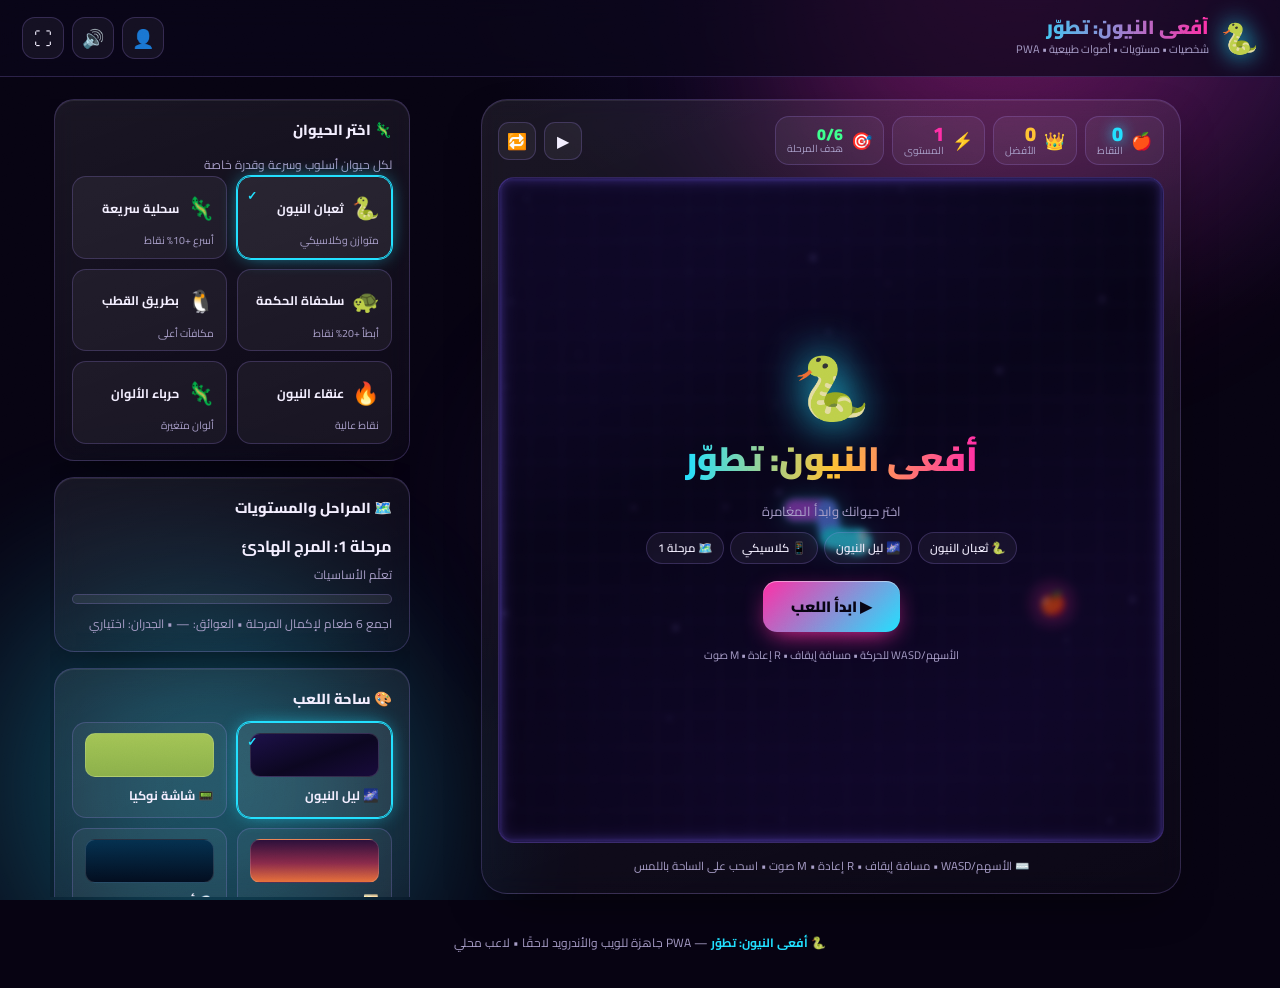
==== standalone.html @ c469748b "Add files via upload" ====
<!DOCTYPE html>
<html lang="ar" dir="rtl">
<head>
<meta charset="UTF-8">
<meta name="viewport" content="width=device-width, initial-scale=1.0, viewport-fit=cover">
<title>أفعى النيون: تطوّر | Neon Snake Evolution</title>
<meta name="description" content="لعبة مستوحاة من ثعبان نوكيا: شخصيات حيوانات متعددة، مستويات، أصوات طبيعية، ونظام نقاط. تعمل كتطبيق ويب.">
<meta name="theme-color" content="#0b0620">
<link rel="manifest" href="manifest.webmanifest">
<link rel="icon" href="icons/icon.svg" type="image/svg+xml">
<link rel="apple-touch-icon" href="icons/icon.svg">
<link rel="preconnect" href="https://fonts.googleapis.com">
<link rel="preconnect" href="https://fonts.gstatic.com" crossorigin>
<link href="https://fonts.googleapis.com/css2?family=Cairo:wght@400;600;800;900&display=swap" rel="stylesheet">
<style>
:root{
  --bg0:#070312; --bg1:#0e0726;
  --surface:rgba(255,255,255,.05); --surface2:rgba(255,255,255,.08);
  --stroke:rgba(167,139,250,.22);
  --text:#f3eeff; --muted:#a89ec8;
  --acc1:#22e0ff; --acc2:#ff2ea6;
  --gold:#ffc233; --danger:#ff3b5c; --success:#3dff8e;
  --arena-css:linear-gradient(160deg,#1c1048 0%,#0b0620 55%,#170a3a 100%);
}
*{box-sizing:border-box;margin:0;padding:0}
html{scrollbar-color:var(--acc2) rgba(255,255,255,.05);scrollbar-width:thin}
::-webkit-scrollbar{width:10px;height:10px}
::-webkit-scrollbar-track{background:rgba(255,255,255,.04);border-radius:99px}
::-webkit-scrollbar-thumb{background:linear-gradient(180deg,var(--acc2),var(--acc1));border-radius:99px;border:2px solid var(--bg1)}
::selection{background:var(--acc2);color:#0b0620}
body{font-family:'Cairo','Segoe UI',Tahoma,sans-serif;background:radial-gradient(1100px 700px at 85% -10%,#1b0f45,transparent 60%),var(--bg0);color:var(--text);min-height:100vh;overflow-x:hidden}
button{font-family:inherit;cursor:pointer;touch-action:manipulation;color:inherit;background:none;border:none}
:focus-visible{outline:2px solid var(--acc1);outline-offset:2px;border-radius:8px}
[hidden]{display:none!important}
.small{font-size:12px}.muted{color:var(--muted)}
.aurora{position:fixed;inset:0;z-index:-1;overflow:hidden;pointer-events:none}
.blob{position:absolute;border-radius:50%;filter:blur(75px);opacity:.42;will-change:transform}
.b1{width:55vmax;height:55vmax;top:-22vmax;right:-14vmax;background:radial-gradient(circle at 35% 35%,var(--acc2),transparent 62%);animation:drift1 26s ease-in-out infinite alternate}
.b2{width:48vmax;height:48vmax;bottom:-20vmax;left:-12vmax;background:radial-gradient(circle at 60% 40%,var(--acc1),transparent 62%);animation:drift2 32s ease-in-out infinite alternate}
.b3{width:34vmax;height:34vmax;top:32%;left:34%;background:radial-gradient(circle,#7c5cff,transparent 60%);opacity:.22;animation:drift3 22s ease-in-out infinite alternate}
@keyframes drift1{to{transform:translate(-9vmax,7vmax) scale(1.15)}}@keyframes drift2{to{transform:translate(8vmax,-6vmax) scale(1.1)}}@keyframes drift3{to{transform:translate(-6vmax,-5vmax) scale(.85)}}
.grain{position:fixed;inset:0;z-index:60;pointer-events:none;opacity:.055;mix-blend-mode:overlay;background-image:url("data:image/svg+xml,%3Csvg xmlns='http://www.w3.org/2000/svg' width='120' height='120'%3E%3Cfilter id='n'%3E%3CfeTurbulence type='fractalNoise' baseFrequency='0.9' numOctaves='2'/%3E%3CfeColorMatrix type='saturate' values='0'/%3E%3C/filter%3E%3Crect width='100%25' height='100%25' filter='url(%23n)'/%3E%3C/svg%3E")}
.topbar{position:sticky;top:0;z-index:40;display:flex;align-items:center;justify-content:space-between;gap:12px;padding:10px 22px;background:rgba(10,6,26,.72);backdrop-filter:blur(14px);-webkit-backdrop-filter:blur(14px);border-bottom:1px solid var(--stroke)}
.brand{display:flex;align-items:center;gap:12px}
.brand-emoji{font-size:30px;filter:drop-shadow(0 0 12px var(--acc1));animation:bob 3.2s ease-in-out infinite}
@keyframes bob{50%{transform:translateY(-4px) rotate(-6deg)}}
.brand h1{font-size:19px;font-weight:900;line-height:1.15;background:linear-gradient(90deg,var(--acc1),var(--acc2));-webkit-background-clip:text;background-clip:text;color:transparent}
.brand p{font-size:11px;color:var(--muted)}
.top-actions{display:flex;gap:8px}
.icon-btn{width:42px;height:42px;border-radius:13px;font-size:18px;display:grid;place-items:center;background:var(--surface);border:1px solid var(--stroke);transition:.18s}
.icon-btn:hover{border-color:var(--acc1);box-shadow:0 0 16px -4px var(--acc1);transform:translateY(-1px)}
.icon-btn:active{transform:scale(.92)}
.icon-btn.sm{width:38px;height:38px;font-size:16px;border-radius:11px}
.layout{display:grid;grid-template-columns:minmax(0,1fr) 360px;gap:22px;max-width:1220px;margin:0 auto;padding:22px 20px 8px;align-items:start}
.glass{background:linear-gradient(160deg,rgba(255,255,255,.075),rgba(255,255,255,.02));border:1px solid var(--stroke);backdrop-filter:blur(12px);-webkit-backdrop-filter:blur(12px);box-shadow:0 18px 50px -22px rgba(0,0,0,.75),inset 0 1px 0 rgba(255,255,255,.08)}
.device{border-radius:26px;padding:16px;max-width:700px;margin-inline:auto;width:100%;user-select:none;-webkit-user-select:none}
.device.shake{animation:shake .5s cubic-bezier(.36,.07,.19,.97)}
@keyframes shake{10%,90%{transform:translate(-2px,1px)}20%,80%{transform:translate(5px,-3px) rotate(.3deg)}30%,50%,70%{transform:translate(-7px,3px) rotate(-.4deg)}40%,60%{transform:translate(6px,-2px) rotate(.3deg)}}
.hud{display:flex;flex-wrap:wrap;gap:8px;margin-bottom:12px;align-items:stretch}
.hud-item{display:flex;align-items:center;gap:8px;padding:7px 11px;border-radius:14px;background:var(--surface);border:1px solid var(--stroke)}
.hud-ico{font-size:17px}
.hud-item b{font-size:20px;font-weight:900;line-height:1;font-variant-numeric:tabular-nums;display:block}
.hud-item small{font-size:10px;color:var(--muted);display:block;line-height:1.3}
.hud-item.score b{color:var(--acc1);text-shadow:0 0 14px var(--acc1)}
.hud-item.best b{color:var(--gold)}.hud-item.lvl b{color:var(--acc2)}.hud-item.goal b{color:var(--success);font-size:16px}
.hud-item.best.record b{animation:recPulse 1s ease-in-out infinite}
@keyframes recPulse{50%{text-shadow:0 0 18px var(--gold);transform:scale(1.1)}}
.hud-btns{margin-inline-start:auto;display:flex;gap:8px;align-items:center}
.board-wrap{position:relative;width:100%;aspect-ratio:1/1;border-radius:16px;overflow:hidden;border:1px solid var(--stroke);background:var(--arena-css);touch-action:none}
#game{position:absolute;inset:0;width:100%;height:100%;display:block;z-index:0}
.vignette{position:absolute;inset:0;z-index:1;pointer-events:none;background:radial-gradient(circle,transparent 58%,rgba(0,0,0,.32))}
.scanlines{position:absolute;inset:0;z-index:2;pointer-events:none;opacity:0;transition:opacity .4s;mix-blend-mode:multiply;background:repeating-linear-gradient(0deg,rgba(20,32,8,.5) 0 1px,transparent 1px 4px)}
.overlay{position:absolute;inset:0;z-index:5;display:flex;align-items:center;justify-content:center;text-align:center;background:rgba(7,3,18,.55);backdrop-filter:blur(7px);-webkit-backdrop-filter:blur(7px);transition:opacity .22s,visibility .22s;padding:16px}
#ovMenu{background:rgba(7,3,18,.42);backdrop-filter:blur(3px)}
.hidden{opacity:0!important;visibility:hidden!important;pointer-events:none!important}
.ov-inner,.ov-card{display:flex;flex-direction:column;align-items:center;gap:9px;max-width:92%}
.ov-card{background:rgba(14,8,34,.82);border:1px solid var(--stroke);border-radius:22px;padding:22px 26px;box-shadow:0 20px 60px -20px rgba(0,0,0,.8),0 0 40px -18px var(--acc2)}
.account-card{max-width:420px;width:100%}
.menu-snake{font-size:62px;line-height:1;filter:drop-shadow(0 0 22px var(--acc1));animation:bob 2.6s ease-in-out infinite}
.ov-emoji{font-size:44px;line-height:1.2}
.ov-title{font-size:clamp(24px,5vw,34px);font-weight:900;background:linear-gradient(90deg,var(--acc1),var(--gold),var(--acc2));-webkit-background-clip:text;background-clip:text;color:transparent}
.ov-card h2{font-size:22px;font-weight:900}
.ov-tag{font-size:13px;color:var(--muted)}
.chips{display:flex;flex-wrap:wrap;gap:6px;justify-content:center}
.chip-mini{font-size:11.5px;font-weight:600;padding:4px 11px;border-radius:99px;background:var(--surface);border:1px solid var(--stroke)}
.btn-primary{margin-top:8px;font-size:15px;font-weight:900;padding:11px 28px;border-radius:14px;color:#070312;background:linear-gradient(135deg,var(--acc2),var(--acc1));box-shadow:0 8px 26px -8px var(--acc2),inset 0 1px 0 rgba(255,255,255,.45);transition:.18s}
.btn-primary:hover{transform:translateY(-2px);filter:brightness(1.1)}
.btn-primary:active{transform:scale(.96)}
.btn-ghost{font-size:13.5px;font-weight:700;padding:9px 20px;border-radius:12px;border:1px solid var(--stroke);background:var(--surface);transition:.18s}
.btn-ghost:hover{border-color:var(--acc1);color:var(--acc1)}
.ov-hint{font-size:11px;color:var(--muted);margin-top:4px}
#countNum{font-size:clamp(72px,18vw,116px);font-weight:900;color:#fff;text-shadow:0 0 30px var(--acc1),0 0 70px var(--acc2)}
.final-score{font-size:clamp(44px,9vw,58px);font-weight:900;line-height:1.1;font-variant-numeric:tabular-nums;background:linear-gradient(90deg,var(--acc1),var(--acc2));-webkit-background-clip:text;background-clip:text;color:transparent}
#recordBanner{padding:5px 16px;border-radius:99px;font-size:13px;font-weight:800;color:#241300;background:linear-gradient(90deg,var(--gold),#ff9500);box-shadow:0 0 22px -4px var(--gold)}
.toast{position:absolute;top:12px;inset-inline:0;margin-inline:auto;width:max-content;max-width:92%;z-index:7;padding:7px 18px;border-radius:99px;font-size:13px;font-weight:800;pointer-events:none;background:rgba(14,8,34,.88);border:1px solid var(--acc1);box-shadow:0 0 22px -6px var(--acc1);opacity:0;transform:translateY(-10px);transition:.25s}
.toast.show{opacity:1;transform:translateY(0)}
.dpad{display:none;margin-top:14px;grid-template-columns:repeat(3,64px);grid-auto-rows:54px;gap:8px;justify-content:center;grid-template-areas:". up ." "left mid right" ". down ."}
.dpad button{border-radius:14px;font-size:19px;color:var(--acc1);background:var(--surface);border:1px solid var(--stroke);transition:.12s;touch-action:none}
.dpad button:active{transform:scale(.9);background:var(--surface2);box-shadow:0 0 16px -4px var(--acc1)}
#dpUp{grid-area:up}#dpLeft{grid-area:left}#dpRight{grid-area:right}#dpDown{grid-area:down}#dpMid{grid-area:mid;color:var(--acc2)}
.hint-keys{font-size:11.5px;color:var(--muted);text-align:center;margin-top:12px}
.panel{display:flex;flex-direction:column;gap:16px;position:sticky;top:86px;max-height:calc(100vh - 102px);overflow-y:auto;padding-inline-end:4px;padding-bottom:6px}
.card{border-radius:20px;padding:16px 17px}
.card h2{font-size:14.5px;font-weight:800;margin-bottom:10px;display:flex;align-items:center;gap:8px}
.creature-grid,.theme-grid{display:grid;grid-template-columns:repeat(auto-fill,minmax(140px,1fr));gap:10px}
.creature-card,.theme-card{position:relative;text-align:start;padding:10px 12px;border-radius:14px;background:var(--surface);border:1px solid var(--stroke);transition:.16s}
.creature-card:hover,.theme-card:hover{transform:translateY(-2px);border-color:var(--acc1)}
.creature-card.sel,.theme-card.sel{border-color:var(--acc1);background:var(--surface2);box-shadow:0 0 0 1px var(--acc1),0 0 20px -6px var(--acc1)}
.creature-card.sel::after,.theme-card.sel::after{content:'✓';position:absolute;top:7px;inset-inline-end:9px;font-size:12px;font-weight:900;color:var(--acc1)}
.creature-top{display:flex;align-items:center;gap:8px}.creature-top .em{font-size:22px}
.creature-name,.theme-name{font-size:12.5px;font-weight:700}
.creature-trait{font-size:10.5px;color:var(--muted);margin-top:4px;line-height:1.4}
.skin-bar{height:6px;border-radius:99px;margin-top:8px}
.theme-prev{height:44px;border-radius:10px;border:1px solid rgba(255,255,255,.14);margin-bottom:7px}
.theme-name{display:flex;align-items:center;gap:6px}
.diff-row{display:flex;flex-wrap:wrap;gap:8px;margin-bottom:14px}
.chip{font-size:12.5px;font-weight:700;padding:7px 15px;border-radius:99px;border:1px solid var(--stroke);background:var(--surface);transition:.15s}
.chip:hover{border-color:var(--acc1)}
.chip.sel{background:linear-gradient(135deg,var(--acc2),var(--acc1));color:#070312;font-weight:900;border-color:transparent}
.tg-row{display:flex;align-items:center;justify-content:space-between;gap:12px;padding:9px 0;border-top:1px dashed rgba(167,139,250,.16)}
.tg-row:first-of-type{border-top:none}
.tg-name{font-size:13px;font-weight:700;display:block}
.tg-row small{font-size:10.5px;color:var(--muted);display:block;line-height:1.5;max-width:230px}
.switch{flex:none;width:46px;height:26px;border-radius:99px;background:rgba(255,255,255,.09);border:1px solid var(--stroke);position:relative;transition:.2s}
.switch i{position:absolute;top:2px;inset-inline-start:3px;width:20px;height:20px;border-radius:50%;background:#cfc6ea;transition:.2s}
.switch[aria-checked="true"]{background:linear-gradient(90deg,var(--acc2),var(--acc1));border-color:transparent}
.switch[aria-checked="true"] i{transform:translateX(-20px);background:#fff}
.stats-grid{display:grid;grid-template-columns:1fr 1fr;gap:10px;margin-bottom:12px}
.stat-tile{padding:11px 13px;border-radius:14px;background:var(--surface);border:1px solid var(--stroke)}
.stat-tile b{font-size:22px;font-weight:900;color:var(--acc1);font-variant-numeric:tabular-nums;display:block;line-height:1.2}
.stat-tile small{font-size:11px;color:var(--muted)}.stat-tile.gold b{color:var(--gold)}
#btnResetStats{width:100%;font-size:12px;font-weight:700;padding:8px;border-radius:11px;border:1px solid var(--stroke);color:var(--muted);transition:.15s}
#btnResetStats:hover{color:var(--danger);border-color:var(--danger)}
#btnResetStats.arm{color:#fff;background:var(--danger);border-color:var(--danger)}
.help ul,.tips{list-style:none}.help li,.tips li{font-size:12.5px;color:var(--muted);line-height:1.9}
.level-box{display:flex;flex-direction:column;gap:8px}
.level-meta{display:flex;flex-direction:column;gap:2px}
.progress{height:10px;border-radius:99px;background:rgba(255,255,255,.08);overflow:hidden;border:1px solid var(--stroke)}
.progress i{display:block;height:100%;width:0%;background:linear-gradient(90deg,var(--acc2),var(--acc1));transition:width .25s}
.field{display:flex;flex-direction:column;gap:6px;width:100%;text-align:start;margin-top:6px}
.field span{font-size:12px;color:var(--muted)}
.field input{width:100%;padding:10px 12px;border-radius:12px;border:1px solid var(--stroke);background:rgba(255,255,255,.06);color:var(--text);font-family:inherit;font-size:14px}
.row-actions{display:flex;gap:8px;flex-wrap:wrap;justify-content:center;margin-top:4px}
footer{text-align:center;font-size:12px;color:var(--muted);padding:26px 20px 34px}
footer b{color:var(--acc1)}
@media (max-width:1020px){.layout{grid-template-columns:1fr}.panel{position:static;max-height:none;overflow:visible}}
@media (pointer:coarse),(max-width:720px){.dpad{display:grid}.hint-keys{display:none}}
@media (max-width:480px){.topbar{padding:8px 12px}.brand p{display:none}.brand h1{font-size:16px}.layout{padding:14px 12px 6px;gap:14px}.device{padding:10px;border-radius:20px}.hud-item b{font-size:16px}.hud-ico{font-size:14px}.ov-card{padding:16px 16px}}
@media (prefers-reduced-motion:reduce){.blob,.brand-emoji,.menu-snake{animation:none}.device.shake{animation:none}}
</style>
</head>
<body>
<div class="aurora" aria-hidden="true"><i class="blob b1"></i><i class="blob b2"></i><i class="blob b3"></i></div>
<div class="grain" aria-hidden="true"></div>
<header class="topbar">
  <div class="brand">
    <span class="brand-emoji" aria-hidden="true">🐍</span>
    <div><h1>أفعى النيون: تطوّر</h1><p>شخصيات • مستويات • أصوات طبيعية • PWA</p></div>
  </div>
  <div class="top-actions">
    <button id="btnAccount" class="icon-btn" aria-label="الحساب" title="الحساب">👤</button>
    <button id="btnSound" class="icon-btn" aria-label="الصوت" title="الصوت (M)">🔊</button>
    <button id="btnFull" class="icon-btn" aria-label="ملء الشاشة" title="ملء الشاشة">⛶</button>
  </div>
</header>
<main class="layout">
  <section class="stage-col">
    <div class="device glass" id="device">
      <div class="hud">
        <div class="hud-item score"><span class="hud-ico">🍎</span><div><b id="hudScore">0</b><small>النقاط</small></div></div>
        <div class="hud-item best" id="hudBestBox"><span class="hud-ico">👑</span><div><b id="hudBest">0</b><small>الأفضل</small></div></div>
        <div class="hud-item lvl"><span class="hud-ico">⚡</span><div><b id="hudLevel">1</b><small>المستوى</small></div></div>
        <div class="hud-item goal"><span class="hud-ico">🎯</span><div><b id="hudGoal">0/0</b><small>هدف المرحلة</small></div></div>
        <div class="hud-btns">
          <button id="btnPause" class="icon-btn sm" aria-label="إيقاف مؤقت">⏸</button>
          <button id="btnRestart" class="icon-btn sm" aria-label="جولة جديدة">🔁</button>
        </div>
      </div>
      <div class="board-wrap" id="boardWrap">
        <canvas id="game"></canvas>
        <div class="vignette" aria-hidden="true"></div>
        <div class="scanlines" id="scanlines" aria-hidden="true"></div>
        <div class="overlay" id="ovMenu">
          <div class="ov-inner">
            <div class="menu-snake" id="menuCreatureEmoji">🐍</div>
            <h2 class="ov-title">أفعى النيون: تطوّر</h2>
            <p class="ov-tag" id="menuTag">اختر حيوانك وابدأ المغامرة</p>
            <div class="chips" id="menuChips"></div>
            <button class="btn-primary" id="btnStart">▶ ابدأ اللعب</button>
            <p class="ov-hint">الأسهم/WASD للحركة • مسافة إيقاف • R إعادة • M صوت</p>
          </div>
        </div>
        <div class="overlay hidden" id="ovCount"><div id="countNum">3</div></div>
        <div class="overlay hidden" id="ovPause">
          <div class="ov-card"><div class="ov-emoji">⏸️</div><h2>إيقاف مؤقت</h2><p class="ov-tag">خذ نفسًا… المغامرة مستمرة</p><button class="btn-primary" id="btnResume">▶ متابعة</button><button class="btn-ghost" id="btnRestartP">🔁 جولة جديدة</button></div>
        </div>
        <div class="overlay hidden" id="ovOver">
          <div class="ov-card"><div class="ov-emoji" id="ovOverEmoji">💀</div><h2 id="ovOverTitle">انتهت الجولة!</h2><div id="recordBanner" hidden>🎉 رقم قياسي جديد!</div><div class="final-score" id="ovOverScore">0</div><p class="ov-tag" id="ovOverBest"></p><div class="chips" id="ovOverStats"></div><button class="btn-primary" id="btnAgain">🔁 العب مجددًا</button><button class="btn-ghost" id="btnMenu">🏠 القائمة</button></div>
        </div>
        <div class="overlay hidden" id="ovAccount">
          <div class="ov-card account-card"><div class="ov-emoji">👤</div><h2>الملف الشخصي</h2><p class="ov-tag">محفوظ محليًا الآن — جاهز للربط بحسابك لاحقًا</p><label class="field"><span>اسم اللاعب</span><input id="profileName" type="text" maxlength="24" placeholder="اكتب اسمك"></label><div class="row-actions"><button class="btn-primary" id="btnSaveProfile">💾 حفظ</button><button class="btn-ghost" id="btnLoginSoon">🔐 تسجيل الدخول (قريبًا)</button></div><p class="ov-hint" id="profileHint"></p><button class="btn-ghost" id="btnCloseAccount">إغلاق</button></div>
        </div>
        <div class="toast" id="toast" role="status"></div>
      </div>
      <div class="dpad" id="dpad">
        <button id="dpUp">▲</button><button id="dpLeft">◀</button><button id="dpMid">⏸</button><button id="dpRight">▶</button><button id="dpDown">▼</button>
      </div>
      <p class="hint-keys">⌨️ الأسهم/WASD • مسافة إيقاف • R إعادة • M صوت • اسحب على الساحة باللمس</p>
    </div>
  </section>
  <aside class="panel">
    <section class="card glass"><h2>🦎 اختر الحيوان</h2><p class="muted small">لكل حيوان أسلوب وسرعة وقدرة خاصة</p><div class="creature-grid" id="creatureGrid"></div></section>
    <section class="card glass"><h2>🗺️ المراحل والمستويات</h2><div class="level-box"><div class="level-meta"><b id="stageName">—</b><span id="stageDesc" class="muted small"></span></div><div class="progress"><i id="stageProg"></i></div><div class="muted small" id="stageTarget"></div></div></section>
    <section class="card glass"><h2>🎨 ساحة اللعب</h2><div class="theme-grid" id="themeGrid"></div></section>
    <section class="card glass"><h2>⚙️ الإعدادات</h2><div class="diff-row" id="diffRow"></div><div class="tg-row"><div><span class="tg-name">🧱 جدران قاتلة</span><small>اصطدام الحافة ينهي الجولة</small></div><button class="switch" id="tgWalls" role="switch" aria-checked="true"><i></i></button></div><div class="tg-row"><div><span class="tg-name">🪨 عوائق</span><small>كتل خطرة تزداد مع التقدم</small></div><button class="switch" id="tgObs" role="switch" aria-checked="false"><i></i></button></div><div class="tg-row"><div><span class="tg-name">🔲 شبكة</span><small>إظهار خطوط الخلايا</small></div><button class="switch" id="tgGrid" role="switch" aria-checked="true"><i></i></button></div><div class="tg-row"><div><span class="tg-name">🌿 أصوات الطبيعة</span><small>مؤثرات مستوحاة من الطبيعة</small></div><button class="switch" id="tgNature" role="switch" aria-checked="true"><i></i></button></div><div class="tg-row"><div><span class="tg-name">📳 اهتزاز</span><small>اهتزاز عند الاصطدام</small></div><button class="switch" id="tgShake" role="switch" aria-checked="true"><i></i></button></div></section>
    <section class="card glass"><h2>🏆 السجل والنقاط</h2><div class="stats-grid"><div class="stat-tile gold"><b id="stBest">0</b><small>👑 أفضل نتيجة</small></div><div class="stat-tile"><b id="stGames">0</b><small>🎮 الجولات</small></div><div class="stat-tile"><b id="stApples">0</b><small>🍎 الطعام</small></div><div class="stat-tile"><b id="stXP">0</b><small>⭐ نقاط الخبرة</small></div></div><button id="btnResetStats">🗑️ تصفير السجل</button></section>
    <section class="card glass help"><h2>💡 قدرات الحيوانات</h2><ul id="creatureTips" class="tips"></ul></section>
  </aside>
</main>
<footer>🐍 <b>أفعى النيون: تطوّر</b> — PWA جاهزة للويب والأندرويد لاحقًا • <span id="footerProfile">لاعب محلي</span></footer>
<noscript><p style="text-align:center;padding:20px">تحتاج تفعيل JavaScript</p></noscript>
<script>
(function () {
  'use strict';
  const $ = (id) => document.getElementById(id);
  const clamp = (v, a, b) => Math.max(a, Math.min(b, v));
  const rand = (a, b) => a + Math.random() * (b - a);
  const irand = (a, b) => Math.floor(rand(a, b + 1));
  const pick = (a) => a[Math.floor(Math.random() * a.length)];
  const TAU = Math.PI * 2;

  function hexLerp(a, b, t) {
    const pa = parseInt(a.slice(1), 16), pb = parseInt(b.slice(1), 16);
    const r = Math.round((pa >> 16) + (((pb >> 16) - (pa >> 16)) * t));
    const g = Math.round(((pa >> 8) & 255) + ((((pb >> 8) & 255) - ((pa >> 8) & 255)) * t));
    const bl = Math.round((pa & 255) + (((pb & 255) - (pa & 255)) * t));
    return `rgb(${r},${g},${bl})`;
  }
  function rr(c, x, y, w, h, r) {
    c.beginPath(); c.moveTo(x + r, y);
    c.arcTo(x + w, y, x + w, y + h, r); c.arcTo(x + w, y + h, x, y + h, r);
    c.arcTo(x, y + h, x, y, r); c.arcTo(x, y, x + w, y, r); c.closePath();
  }

  const COLS = 21, ROWS = 21;
  const CREATURES = [
    { id: 'snake',   name: 'ثعبان النيون',  emoji: '🐍', colors: ['#22e0ff', '#7c5cff', '#ff2ea6'], glow: '#22e0ff', speed: 1.00, score: 1.0, grow: 1, trait: 'متوازن وكلاسيكي', ability: 'لا قدرة خاصة — تحكم مستقر' },
    { id: 'lizard',  name: 'سحلية سريعة',   emoji: '🦎', colors: ['#3dff8e', '#a8ff3d', '#22e0ff'], glow: '#3dff8e', speed: 0.88, score: 1.1, grow: 1, trait: 'أسرع +10% نقاط', ability: 'رشاقة عالية وحركة أخف' },
    { id: 'turtle',  name: 'سلحفاة الحكمة', emoji: '🐢', colors: ['#7fd8ff', '#3dff8e', '#2fa36b'], glow: '#7fd8ff', speed: 1.12, score: 1.2, grow: 1, trait: 'أبطأ +20% نقاط', ability: 'درع: تتجاهل أول اصطدام بجسمك مرة كل جولة' },
    { id: 'penguin', name: 'بطريق القطب',   emoji: '🐧', colors: ['#e8fbff', '#7fd8ff', '#ffc233'], glow: '#7fd8ff', speed: 0.98, score: 1.15, grow: 1, trait: 'مكافآت أعلى', ability: 'المكافآت (⭐/💎) تمنح وقتًا أطول وقيمة أكبر' },
    { id: 'phoenix', name: 'عنقاء النيون',  emoji: '🔥', colors: ['#ffd23f', '#ff7a18', '#ff2e63'], glow: '#ff7a18', speed: 0.94, score: 1.25, grow: 1, trait: 'نقاط عالية', ability: 'بعث: عند الخسارة أول مرة تعود أصغر (مرة واحدة)' },
    { id: 'chameleon',name:'حرباء الألوان', emoji: '🦎', colors: ['#ff2ea6', '#ffc233', '#3dff8e', '#22e0ff'], glow: '#ff2ea6', speed: 1.00, score: 1.1, grow: 1, trait: 'ألوان متغيرة', ability: 'يتغير لونك مع التقدم ويمنح مكافأة مستوى إضافية', rainbow: true },
  ];

  const THEMES = [
    { id: 'neon', name: 'ليل النيون', emoji: '🌌', bg: ['#1c1048', '#0b0620', '#170a3a'], grid: 'rgba(140,120,255,.10)', wall: '#7c5cff', ui: ['#22e0ff', '#ff2ea6'], foodGlow: '#ff2ea6', ambient: 'dust', ambCol: 'rgba(160,140,255,.6)', css: 'linear-gradient(160deg,#1c1048 0%,#0b0620 55%,#170a3a 100%)' },
    { id: 'nokia', name: 'شاشة نوكيا', emoji: '📟', bg: ['#a3c455', '#8bb04a'], grid: 'rgba(30,45,15,.16)', wall: '#2f3f14', ui: ['#a8e04a', '#7fa32e'], foodGlow: '#2f3f14', ambient: 'none', ambCol: '', css: 'linear-gradient(180deg,#a3c455,#8bb04a)', lcd: true, scan: true, pixelSnake: '#2c3a12' },
    { id: 'sunset', name: 'غروب الصحراء', emoji: '🏜️', bg: ['#2b0f3a', '#8a2a4a', '#e8703a'], grid: 'rgba(255,200,150,.10)', wall: '#ffb020', ui: ['#ffb020', '#ff2e63'], foodGlow: '#ffd23f', ambient: 'sand', ambCol: 'rgba(255,200,130,.5)', css: 'linear-gradient(180deg,#2b0f3a 0%,#8a2a4a 55%,#e8703a 100%)' },
    { id: 'ocean', name: 'أعماق المحيط', emoji: '🌊', bg: ['#04304f', '#020d1f'], grid: 'rgba(80,200,255,.10)', wall: '#22d3ee', ui: ['#22e0ff', '#3dff8e'], foodGlow: '#7fd8ff', ambient: 'bubbles', ambCol: 'rgba(140,220,255,.5)', css: 'linear-gradient(180deg,#04304f,#020d1f)' },
    { id: 'forest', name: 'غابة الطبيعة', emoji: '🌲', bg: ['#082016', '#04110c'], grid: 'rgba(120,255,180,.08)', wall: '#3dff8e', ui: ['#3dff8e', '#ffc233'], foodGlow: '#a8ff3d', ambient: 'dust', ambCol: 'rgba(160,255,190,.5)', css: 'linear-gradient(180deg,#082016,#04110c)' },
    { id: 'galaxy', name: 'سديم المجرّة', emoji: '✨', bg: ['#1a0b38', '#05020f'], grid: 'rgba(200,160,255,.08)', wall: '#b26bff', ui: ['#b26bff', '#ff2ea6'], foodGlow: '#ff2ea6', ambient: 'stars', ambCol: 'rgba(220,200,255,.9)', css: 'linear-gradient(160deg,#1a0b38,#05020f)', nebula: true }
  ];

  const DIFFS = [
    { id: 'calm', name: 'هادئ', emoji: '🌙', tick: 170, min: 110 },
    { id: 'classic', name: 'كلاسيكي', emoji: '📱', tick: 135, min: 80 },
    { id: 'fast', name: 'سريع', emoji: '⚡', tick: 105, min: 62 },
    { id: 'insane', name: 'جنوني', emoji: '💀', tick: 80, min: 50 }
  ];

  const STAGES = [
    { id: 1, name: 'المرج الهادئ', desc: 'تعلّم الأساسيات', goal: 6, obs: 0, walls: false, speedMul: 1.05 },
    { id: 2, name: 'غابة التحدي', desc: 'عوائق خفيفة', goal: 10, obs: 4, walls: true, speedMul: 1.00 },
    { id: 3, name: 'وادي الرياح', desc: 'سرعة أعلى', goal: 14, obs: 6, walls: true, speedMul: 0.94 },
    { id: 4, name: 'كهوف النيون', desc: 'عوائق أكثر', goal: 18, obs: 10, walls: true, speedMul: 0.90 },
    { id: 5, name: 'قمة العنقاء', desc: 'تحدي أسطوري', goal: 24, obs: 14, walls: true, speedMul: 0.86 },
  ];

  const CREATURE = Object.fromEntries(CREATURES.map(c => [c.id, c]));
  const THEME = Object.fromEntries(THEMES.map(t => [t.id, t]));
  const DIFF = Object.fromEntries(DIFFS.map(d => [d.id, d]));

  const store = (() => { try { localStorage.setItem('__t', '1'); localStorage.removeItem('__t'); return localStorage; } catch (e) { const m = {}; return { getItem: k => m[k] ?? null, setItem: (k, v) => { m[k] = String(v); }, removeItem: k => { delete m[k]; } }; } })();
  const KEY = 'neonSnake.evo.v2';
  let settings = { creature: 'snake', theme: 'neon', diff: 'classic', walls: true, obs: false, grid: true, shake: true, sound: true, nature: true };
  let stats = { best: 0, games: 0, food: 0, xp: 0, longest: 0 };
  let profile = { name: 'لاعب محلي', unlockedStage: 1 };

  function load() {
    try {
      const raw = store.getItem(KEY);
      if (!raw) return;
      const d = JSON.parse(raw);
      if (d.s) for (const k in settings) if (k in d.s) settings[k] = d.s[k];
      if (d.st) for (const k in stats) if (typeof d.st[k] === 'number') stats[k] = d.st[k];
      if (d.p) { if (typeof d.p.name === 'string') profile.name = d.p.name.slice(0,24) || profile.name; if (typeof d.p.unlockedStage === 'number') profile.unlockedStage = clamp(d.p.unlockedStage|0,1,STAGES.length); }
      if (!CREATURE[settings.creature]) settings.creature = 'snake';
      if (!THEME[settings.theme]) settings.theme = 'neon';
      if (!DIFF[settings.diff]) settings.diff = 'classic';
    } catch (e) {}
  }
  function save() { try { store.setItem(KEY, JSON.stringify({ s: settings, st: stats, p: profile })); } catch (e) {} }

  // ===== Audio (electronic + nature-inspired) =====
  let ctx = null, master = null, sfxBus = null, musBus = null, noiseBuf = null, musicTimer = null, mStep = 0, nextT = 0;
  const STEP = 60 / 132 / 2;
  const BASS = [110,110,131,110,165,110,98,110];
  const LEAD = [0,0,440,0, 0,523,0,440, 0,0,659,0, 523,0,440,0, 0,0,440,0, 0,523,0,659, 0,880,0,659, 523,0,440,0];
  function ensureAudio() {
    if (ctx) { if (ctx.state === 'suspended') ctx.resume().catch(()=>{}); return; }
    const Ctor = window.AudioContext || window.webkitAudioContext; if (!Ctor) return;
    try {
      ctx = new Ctor();
      master = ctx.createGain(); master.gain.value = settings.sound ? 0.85 : 0; master.connect(ctx.destination);
      sfxBus = ctx.createGain(); sfxBus.gain.value = 0.55; sfxBus.connect(master);
      musBus = ctx.createGain(); musBus.gain.value = 0.14; musBus.connect(master);
      noiseBuf = ctx.createBuffer(1, ctx.sampleRate * 0.4, ctx.sampleRate);
      const d = noiseBuf.getChannelData(0); for (let i=0;i<d.length;i++) d[i] = Math.random()*2-1;
      nextT = ctx.currentTime + 0.1;
      if (!musicTimer) musicTimer = setInterval(() => {
        if (!ctx || ctx.state !== 'running') return;
        while (nextT < ctx.currentTime + 0.35) {
          if (nextT < ctx.currentTime) nextT = ctx.currentTime + 0.05;
          if (!settings.nature) schedStep(mStep, nextT);
          nextT += STEP; mStep = (mStep + 1) % 32;
        }
      }, 120);
      if (ctx.state === 'suspended') ctx.resume().catch(()=>{});
    } catch (e) { ctx = null; }
  }
  function mtone(f,t,d,type,v){ const o=ctx.createOscillator(),g=ctx.createGain(); o.type=type; o.frequency.setValueAtTime(f,t); g.gain.setValueAtTime(0.0001,t); g.gain.exponentialRampToValueAtTime(v,t+0.015); g.gain.exponentialRampToValueAtTime(0.0001,t+d); o.connect(g); g.connect(musBus); o.start(t); o.stop(t+d+0.05); }
  function schedStep(s,t){ mtone(BASS[s%8],t,0.19,'triangle',0.5); if(LEAD[s]) mtone(LEAD[s],t,0.14,'square',0.13); }
  function tone(f,{t=0,d=0.12,type='triangle',v=0.45,slide=0,bus=sfxBus}={}){ if(!ctx||!settings.sound) return; try{ const o=ctx.createOscillator(),g=ctx.createGain(),now=ctx.currentTime+t; o.type=type; o.frequency.setValueAtTime(f,now); if(slide) o.frequency.exponentialRampToValueAtTime(Math.max(20,slide),now+d); g.gain.setValueAtTime(0.0001,now); g.gain.exponentialRampToValueAtTime(v,now+0.012); g.gain.exponentialRampToValueAtTime(0.0001,now+d); o.connect(g); g.connect(bus||sfxBus); o.start(now); o.stop(now+d+0.06);}catch(e){} }
  function noiseBurst(d=0.12,v=0.18,lp=1200,hp=200){ if(!ctx||!settings.sound||!noiseBuf) return; try{ const src=ctx.createBufferSource(), g=ctx.createGain(), lpf=ctx.createBiquadFilter(), hpf=ctx.createBiquadFilter(), now=ctx.currentTime; src.buffer=noiseBuf; lpf.type='lowpass'; lpf.frequency.value=lp; hpf.type='highpass'; hpf.frequency.value=hp; g.gain.setValueAtTime(0.0001,now); g.gain.exponentialRampToValueAtTime(v,now+0.01); g.gain.exponentialRampToValueAtTime(0.0001,now+d); src.connect(hpf); hpf.connect(lpf); lpf.connect(g); g.connect(sfxBus); src.start(now); src.stop(now+d+0.05);}catch(e){} }
  const sClick=()=> settings.nature ? noiseBurst(0.05,0.08,1800,600) : tone(1200,{d:.04,type:'square',v:.12});
  const sEat=(n)=>{ if(settings.nature){ tone(520+ (n%5)*30,{d:.08,type:'sine',v:.22}); noiseBurst(0.06,0.06,2200,900);} else { tone(440*Math.pow(1.059,n%8),{d:.1,v:.4}); tone(880*Math.pow(1.059,n%8),{t:.03,d:.08,type:'square',v:.12}); } };
  const sBonus=()=>{ if(settings.nature){ [700,930,1240].forEach((f,i)=>tone(f,{t:i*.07,d:.12,type:'sine',v:.22})); } else { tone(660,{d:.1,v:.4}); tone(990,{t:.09,d:.14,v:.4}); tone(1320,{t:.18,d:.18,type:'square',v:.15}); } };
  const sLevel=()=>{ if(settings.nature){ [523,659,784].forEach((f,i)=>tone(f,{t:i*.1,d:.18,type:'triangle',v:.28})); noiseBurst(0.18,0.08,1600,300);} else { [523,659,784].forEach((f,i)=>tone(f,{t:i*.09,d:.14,v:.35})); } };
  const sDeath=()=>{ if(settings.nature){ tone(220,{d:.45,type:'sine',v:.35,slide:90}); noiseBurst(0.35,0.22,700,80);} else { tone(180,{d:.5,type:'sawtooth',v:.5,slide:55}); noiseBurst(0.25,0.35,900,60);} };
  const sCount=(go)=> settings.nature ? tone(go?880:660,{d:go?.16:.07,type:'sine',v:.22}) : tone(go?1320:880,{d:go?.18:.07,type:'square',v:.25});
  const sRecord=()=>{ [784,988,1175,1568].forEach((f,i)=>tone(f,{t:i*.1,d:.16,type:settings.nature?'sine':'triangle',v:.32})); if(settings.nature) noiseBurst(0.25,0.08,2500,500); };
  function duckMusic(){ if(!ctx||!musBus) return; const lvl = settings.nature ? 0.0 : (G.mode==='paused'?0.05:(G.mode==='over'?0.08:0.14)); musBus.gain.setTargetAtTime(lvl, ctx.currentTime, 0.2); }

  // ===== State =====
  const cv = $('game'), c = cv.getContext('2d');
  const boardWrap = $('boardWrap'), device = $('device');
  let W=0,H=0,cell=20,dpr=1,bgGrad=null,nebulaCv=null;
  const G = {
    mode:'menu', demo:true, won:false,
    snake:[], prev:[], dir:{x:1,y:0}, queue:[], grow:0,
    food:null, bonus:null, obstacles:[],
    score:0, apples:0, stageIndex:0, stageFood:0, tick:135, acc:0, gt:0,
    nextBonusAt:8000, countStart:0, countStep:-1, fastCount:false,
    deathAt:0, recordShown:false, shield:false, revive:false,
    particles:[], floaters:[], rings:[], ambient:[]
  };
  const creature = () => CREATURE[settings.creature];
  const theme = () => THEME[settings.theme];
  const stage = () => STAGES[G.stageIndex];
  const calcTick = () => {
    const d = DIFF[settings.diff]; const st = stage(); const cr = creature();
    const base = Math.max(d.min, Math.round(d.tick * Math.pow(0.94, G.stageIndex)));
    return Math.max(d.min - 8, Math.round(base * st.speedMul * cr.speed));
  };

  function burst(cx,cy,n,colors){ for(let i=0;i<n;i++){ const a=rand(0,TAU), sp=rand(0.05,0.28)*cell/20; G.particles.push({x:cx,y:cy,vx:Math.cos(a)*sp,vy:Math.sin(a)*sp,life:rand(350,750),max:750,s:rand(1.5,3.5)*cell/20,col:pick(colors)});} if(G.particles.length>360) G.particles.splice(0,G.particles.length-360); }
  function eatBurst(pos){ const t=theme(), cr=creature(); const cols=t.lcd?['#2f3f14','#43571f']:[t.foodGlow, cr.glow||'#fff', '#fff']; burst((pos.x+.5)*cell,(pos.y+.5)*cell,14,cols); }
  function floater(pos,text,col){ G.floaters.push({x:(pos.x+.5)*cell,y:(pos.y+.2)*cell,text,col,born:performance.now(),life:900}); }
  function ring(pos,col){ G.rings.push({x:(pos.x+.5)*cell,y:(pos.y+.5)*cell,col,born:performance.now(),life:650}); }
  function confetti(){ const cols=['#ff2ea6','#22e0ff','#ffc233','#3dff8e','#b26bff','#ff7a18']; for(let i=0;i<90;i++) G.particles.push({x:rand(0,W),y:rand(-20,H*0.3),vx:rand(-.06,.06),vy:rand(.04,.16),life:rand(900,1700),max:1700,s:rand(2,4.5),col:pick(cols)}); }
  let toastTimer=null; function toast(msg){ const el=$('toast'); if(!el) return; el.textContent=msg; el.classList.add('show'); clearTimeout(toastTimer); toastTimer=setTimeout(()=>el.classList.remove('show'),1900); }

  const keyOf=(x,y)=>x+','+y;
  function freeCells(extra){ const occ=new Set(); G.snake.forEach(p=>occ.add(keyOf(p.x,p.y))); G.obstacles.forEach(p=>occ.add(keyOf(p.x,p.y))); if(G.food) occ.add(keyOf(G.food.x,G.food.y)); if(G.bonus) occ.add(keyOf(G.bonus.x,G.bonus.y)); if(extra) occ.add(keyOf(extra.x,extra.y)); const out=[]; for(let y=0;y<ROWS;y++) for(let x=0;x<COLS;x++) if(!occ.has(keyOf(x,y))) out.push({x,y}); return out; }
  function spawnFood(){ const f=freeCells(); if(!f.length){ G.food=null; return false; } G.food=pick(f); return true; }
  function spawnBonus(){ const f=freeCells(); if(!f.length) return; const p=pick(f); const star=Math.random()<0.55; const cr=creature(); const extra=cr.id==='penguin'?1500:0; G.bonus={x:p.x,y:p.y,star,emoji:star?'⭐':'💎',worth:Math.round((star?50:30)*(cr.id==='penguin'?1.5:1)),grow:star?2:1,life:(star?6500:8000)+extra,born:G.gt}; }
  function spawnObstacles(count){ const head=G.snake[0]||{x:10,y:10}; let f=freeCells().filter(p=>Math.max(Math.abs(p.x-head.x),Math.abs(p.y-head.y))>3); for(let i=0;i<count&&f.length;i++){ const idx=irand(0,f.length-1), p=f.splice(idx,1)[0]; G.obstacles.push(p); f=f.filter(q=>Math.abs(q.x-p.x)+Math.abs(q.y-p.y)>1); } }
  function hitsBody(nx,ny,ignoreTail){ const lim=G.snake.length-(ignoreTail?1:0); for(let i=0;i<lim;i++) if(G.snake[i].x===nx&&G.snake[i].y===ny) return true; return false; }
  const hitsObs=(nx,ny)=>G.obstacles.some(p=>p.x===nx&&p.y===ny);
  function cellSafe(nx,ny){ if(!settings.walls){ nx=(nx+COLS)%COLS; ny=(ny+ROWS)%ROWS; } else if(nx<0||ny<0||nx>=COLS||ny>=ROWS) return false; return !hitsBody(nx,ny,true) && !hitsObs(nx,ny); }
  function autopilot(){ const target=G.bonus||G.food; if(!target) return; const d=G.dir; const opts=[d,{x:-d.y,y:d.x},{x:d.y,y:-d.x}]; let best=null,bestCost=Infinity; for(const o of opts){ let nx=G.snake[0].x+o.x, ny=G.snake[0].y+o.y; if(!cellSafe(nx,ny)) continue; if(!settings.walls){ nx=(nx+COLS)%COLS; ny=(ny+ROWS)%ROWS; } let dx=Math.abs(nx-target.x), dy=Math.abs(ny-target.y); if(!settings.walls){ dx=Math.min(dx,COLS-dx); dy=Math.min(dy,ROWS-dy);} let open=0; for(const q of [{x:1,y:0},{x:-1,y:0},{x:0,y:1},{x:0,y:-1}]) if(cellSafe(nx+q.x,ny+q.y)) open++; const cost=dx+dy-open*0.75+Math.random()*0.35; if(cost<bestCost){bestCost=cost; best=o;} } G.queue=best?[best]:[]; }
  function enqueue(d){ const last=G.queue.length?G.queue[G.queue.length-1]:G.dir; if(d.x===-last.x && d.y===-last.y) return; if(d.x===last.x && d.y===last.y) return; if(G.queue.length<3) G.queue.push(d); }

  function updateStageUI(){ const st=stage(); $('stageName').textContent = `مرحلة ${st.id}: ${st.name}`; $('stageDesc').textContent = st.desc; const goal=st.goal; const prog=clamp(G.stageFood/goal,0,1); $('stageProg').style.width = (prog*100)+'%'; $('stageTarget').textContent = `اجمع ${goal} طعام لإكمال المرحلة • العوائق: ${st.obs || (settings.obs? 'نشطة':'—')} • الجدران: ${st.walls? 'مفعّلة':'اختياري'}`; $('hudGoal').textContent = `${Math.min(G.stageFood,goal)}/${goal}`; $('hudLevel').textContent = String(st.id); }

  function newRun(demo){ G.demo=demo; G.won=false; G.snake=[{x:10,y:10},{x:9,y:10},{x:8,y:10},{x:7,y:10}]; G.prev=G.snake.map(p=>({...p})); G.dir={x:1,y:0}; G.queue=[]; G.grow=0; G.score=0; G.apples=0; G.stageFood=0; G.acc=0; G.gt=0; G.obstacles=[]; G.bonus=null; G.nextBonusAt=rand(6000,10000); G.particles=[]; G.floaters=[]; G.rings=[]; G.recordShown=false; const cr=creature(); G.shield = (cr.id==='turtle'); G.revive = (cr.id==='phoenix'); if(!demo){ const st=stage(); if(st.walls) settings.walls = true; syncToggle('tgWalls', settings.walls); if(st.obs>0) spawnObstacles(st.obs); else if(settings.obs) spawnObstacles(4); } G.tick = demo?140:calcTick(); spawnFood(); $('hudBestBox').classList.remove('record'); updateStageUI(); updateHUD(); }

  function die(now, reason='hit'){ if(G.demo){ burst((G.snake[0].x+.5)*cell,(G.snake[0].y+.5)*cell,10,[creature().glow||'#9bbc0f','#fff']); newRun(true); return; }
    // turtle shield
    if(G.shield && (reason==='self')){ G.shield=false; toast('🛡️ درع السلحفاة حماك!'); sBonus(); // trim a bit to recover
      const keep=Math.max(4, Math.floor(G.snake.length*0.7)); G.snake=G.snake.slice(0,keep); G.prev=G.snake.map(p=>({...p})); G.queue=[]; return; }
    // phoenix revive
    if(G.revive){ G.revive=false; toast('🔥 عنقاء النيون بعثت من جديد!'); sBonus(); confetti(); const head=G.snake[0]||{x:10,y:10}; G.snake=[{x:head.x,y:head.y},{x:clamp(head.x-1,0,COLS-1),y:head.y},{x:clamp(head.x-2,0,COLS-1),y:head.y},{x:clamp(head.x-3,0,COLS-1),y:head.y}]; G.prev=G.snake.map(p=>({...p})); G.dir={x:1,y:0}; G.queue=[]; G.grow=0; G.obstacles=[]; const st=stage(); if(st.obs>0) spawnObstacles(st.obs); return; }
    G.mode='dying'; G.deathAt=now; sDeath(); const t=theme(); burst((G.snake[0].x+.5)*cell,(G.snake[0].y+.5)*cell,26,[t.lcd?'#2f3f14':'#ff3b5c', creature().glow||'#fff', '#ffb020']); if(settings.shake){ device.classList.remove('shake'); void device.offsetWidth; device.classList.add('shake'); } syncPause(); duckMusic(); }

  function advanceStage(){ const st=stage(); const finished = G.stageFood >= st.goal; if(!finished) return; if(G.stageIndex < STAGES.length-1){ G.stageIndex++; profile.unlockedStage = Math.max(profile.unlockedStage, G.stageIndex+1); save(); toast(`🗺️ مرحلة جديدة: ${stage().name}`); sLevel(); ring(G.snake[0], theme().wall); if(stage().obs>0) spawnObstacles(Math.max(0, stage().obs - G.obstacles.length)); G.tick = calcTick(); updateStageUI(); } else { G.won = true; G.score += 1000; stats.xp += 200; finishOver(true); } }

  function step(now){ if(G.demo) autopilot(); if(G.queue.length) G.dir = G.queue.shift(); let nx=G.snake[0].x+G.dir.x, ny=G.snake[0].y+G.dir.y; if(settings.walls){ if(nx<0||ny<0||nx>=COLS||ny>=ROWS){ die(now,'wall'); return; } } else { nx=(nx+COLS)%COLS; ny=(ny+ROWS)%ROWS; } const selfHit = hitsBody(nx,ny,G.grow===0); const obsHit = hitsObs(nx,ny); if(selfHit || obsHit){ die(now, selfHit?'self':'obs'); return; } G.prev=G.snake.map(p=>({...p})); G.snake.unshift({x:nx,y:ny}); if(G.grow>0) G.grow--; else G.snake.pop();
    const cr=creature();
    if(G.food && nx===G.food.x && ny===G.food.y){ const at={x:nx,y:ny}; eatBurst(at); if(!G.demo){ const gain=Math.round(10*cr.score); G.score+=gain; G.apples++; G.stageFood++; stats.food++; stats.xp += Math.round(2*cr.score); G.grow += cr.grow; floater(at,'+'+gain, theme().lcd?'#2f3f14':'#fff'); sEat(G.apples); if(G.stageFood>=stage().goal){ advanceStage(); } if(stats.best>0 && G.score>stats.best && !G.recordShown){ G.recordShown=true; toast('👑 تجاوزت رقمك القياسي!'); $('hudBestBox').classList.add('record'); } } else if(G.snake.length<14) G.grow+=1; const ok=spawnFood(); if(!ok){ if(G.demo){ newRun(true); return; } G.won=true; G.score+=1000; finishOver(true); return; } if(!G.demo){ updateHUD(); updateStageUI(); } }
    if(G.bonus && nx===G.bonus.x && ny===G.bonus.y){ const b=G.bonus, at={x:nx,y:ny}; eatBurst(at); ring(at,b.star?'#ffc233':'#5aa2ff'); if(!G.demo){ G.score+=b.worth; stats.xp += Math.round(b.worth/5); G.grow += b.grow; floater(at,'+'+b.worth,b.star?'#ffc233':'#5aa2ff'); sBonus(); toast(b.star?'⭐ نجمة! +' + b.worth:'💎 جوهرة! +' + b.worth); if(stats.best>0 && G.score>stats.best && !G.recordShown){ G.recordShown=true; toast('👑 تجاوزت رقمك القياسي!'); $('hudBestBox').classList.add('record'); } updateHUD(); } else if(G.snake.length<14) G.grow+=1; G.bonus=null; G.nextBonusAt=G.gt+rand(9000,16000); }
  }

  function finishOver(won=false){ if(G.mode==='over') return; const newRec = G.score>stats.best && G.score>0; stats.best=Math.max(stats.best,G.score); stats.games++; stats.longest=Math.max(stats.longest,G.snake.length); if(won) stats.xp += 50; save(); updateStatsUI(); updateHUD(); $('ovOverEmoji').textContent = won?'🏆':'💀'; $('ovOverTitle').textContent = won?'أحسنت! أكملت التحدي':'انتهت الجولة!'; $('ovOverScore').textContent = G.score; $('ovOverBest').textContent = `👑 أفضل نتيجة: ${stats.best}`; $('ovOverStats').innerHTML = `<span class="chip-mini">🦎 ${creature().name}</span><span class="chip-mini">🗺️ مرحلة ${stage().id}</span><span class="chip-mini">📏 الطول ${G.snake.length}</span><span class="chip-mini">🍎 ${G.apples}</span>`; $('recordBanner').hidden = !newRec; if(newRec){ confetti(); sRecord(); } G.mode='over'; show('ovOver'); syncPause(); duckMusic(); }

  function show(id){ ['ovMenu','ovCount','ovPause','ovOver','ovAccount'].forEach(o=>{ const el=$(o); if(el) el.classList.toggle('hidden', o!==id); }); }
  function hideAll(){ ['ovMenu','ovCount','ovPause','ovOver','ovAccount'].forEach(o=>$(o)?.classList.add('hidden')); }
  function syncPause(){ const playing=G.mode==='playing'; if($('btnPause')) $('btnPause').textContent=playing?'⏸':'▶'; if($('dpMid')) $('dpMid').textContent=playing?'⏸':'▶'; }
  function startGame(){ ensureAudio(); newRun(false); G.mode='countdown'; G.countStart=performance.now(); G.countStep=-1; G.fastCount=false; show('ovCount'); syncPause(); duckMusic(); }
  function pauseGame(){ if(G.mode!=='playing') return; G.mode='paused'; show('ovPause'); syncPause(); duckMusic(); sClick(); }
  function resumeGame(){ if(G.mode!=='paused') return; G.mode='countdown'; G.countStart=performance.now(); G.countStep=-1; G.fastCount=true; show('ovCount'); syncPause(); duckMusic(); }
  function backToMenu(){ newRun(true); G.mode='menu'; show('ovMenu'); updateMenuChips(); syncPause(); duckMusic(); }
  function pauseBtnAction(){ ensureAudio(); if(G.mode==='playing') pauseGame(); else if(G.mode==='paused') resumeGame(); else if(G.mode==='menu'||G.mode==='over') startGame(); }

  function resize(){ const r=boardWrap.getBoundingClientRect(); if(r.width<10) return; W=r.width; H=r.height; dpr=Math.min(2,window.devicePixelRatio||1); cv.width=Math.round(W*dpr); cv.height=Math.round(H*dpr); c.setTransform(dpr,0,0,dpr,0,0); cell=W/COLS; buildThemeAssets(); }
  function buildThemeAssets(){ if(!W) return; const t=theme(); bgGrad=c.createLinearGradient(0,0,W*0.4,H); const stops=t.bg; stops.forEach((col,i)=>bgGrad.addColorStop(stops.length===1?0:i/(stops.length-1),col)); nebulaCv=null; if(t.nebula){ nebulaCv=document.createElement('canvas'); nebulaCv.width=W+48; nebulaCv.height=H+28; const n=nebulaCv.getContext('2d'); [[0.25,0.3,'#ff2ea6'],[0.75,0.6,'#3a86ff'],[0.55,0.15,'#b26bff']].forEach(([bx,by,col])=>{ const g=n.createRadialGradient(bx*(W+48),by*(H+28),0,bx*(W+48),by*(H+28),W*0.38); g.addColorStop(0,col+'2e'); g.addColorStop(1,col+'00'); n.fillStyle=g; n.fillRect(0,0,W+48,H+28); }); } initAmbient(); }
  function initAmbient(){ const t=theme(); G.ambient=[]; const n={dust:34,sand:30,bubbles:26,stars:60,none:0}[t.ambient]||0; for(let i=0;i<n;i++) G.ambient.push({x:Math.random(),y:Math.random(),s:rand(0.7,2.6),ph:rand(0,TAU),tw:rand(0.001,0.004),vx:rand(-0.008,0.008),vy:rand(-0.008,0.008),sp:rand(0.02,0.07)}); }
  function drawAmbient(dt,now){ const t=theme(); if(t.ambient==='none') return; const ds=dt/1000; c.save(); for(const p of G.ambient){ if(t.ambient==='dust'){p.x+=p.vx*ds;p.y+=p.vy*ds;} else if(t.ambient==='sand'){p.x-=p.sp*ds*2;p.y+=Math.sin(now*0.001+p.ph)*0.0004;} else if(t.ambient==='bubbles'){p.y-=p.sp*ds;p.x+=Math.sin(now*0.0015+p.ph)*0.0006;} if(p.x<0)p.x+=1;if(p.x>1)p.x-=1;if(p.y<0)p.y+=1;if(p.y>1)p.y-=1; const X=p.x*W,Y=p.y*H; if(t.ambient==='stars'){ c.globalAlpha=0.2+0.8*Math.abs(Math.sin(now*p.tw+p.ph)); c.fillStyle=t.ambCol; c.fillRect(X,Y,p.s,p.s);} else if(t.ambient==='bubbles'){ c.globalAlpha=0.35; c.strokeStyle=t.ambCol; c.lineWidth=1; c.beginPath(); c.arc(X,Y,p.s*1.6,0,TAU); c.stroke(); } else if(t.ambient==='sand'){ c.globalAlpha=0.4; c.strokeStyle=t.ambCol; c.lineWidth=1; c.beginPath(); c.moveTo(X,Y); c.lineTo(X+4+p.s*2,Y); c.stroke(); } else { c.globalAlpha=0.25+0.5*Math.abs(Math.sin(now*p.tw+p.ph)); c.fillStyle=t.ambCol; c.beginPath(); c.arc(X,Y,p.s,0,TAU); c.fill(); } } c.restore(); }
  function drawGridWalls(){ const t=theme(); if(settings.grid){ c.save(); c.strokeStyle=t.grid; c.lineWidth=1; c.beginPath(); for(let i=1;i<COLS;i++){c.moveTo(i*cell,0);c.lineTo(i*cell,H);} for(let i=1;i<ROWS;i++){c.moveTo(0,i*cell);c.lineTo(W,i*cell);} c.stroke(); c.restore(); } c.save(); if(settings.walls){ c.strokeStyle=t.wall; c.lineWidth=3; c.shadowColor=t.wall; c.shadowBlur=t.lcd?0:14; c.globalAlpha=0.9; rr(c,2,2,W-4,H-4,10); c.stroke(); } else { c.strokeStyle=t.wall; c.lineWidth=2; c.globalAlpha=0.45; c.setLineDash([5,9]); rr(c,2,2,W-4,H-4,10); c.stroke(); c.setLineDash([]);} c.restore(); }
  function drawObstacles(){ const t=theme(); for(const o of G.obstacles){ const x=o.x*cell,y=o.y*cell; c.save(); if(t.lcd){ c.fillStyle='#2f3f14'; c.fillRect(x+1.5,y+1.5,cell-3,cell-3);} else { c.globalAlpha=0.18; c.fillStyle=t.wall; rr(c,x+2,y+2,cell-4,cell-4,5); c.fill(); c.globalAlpha=0.9; c.strokeStyle=t.wall; c.lineWidth=2; rr(c,x+2,y+2,cell-4,cell-4,5); c.stroke(); c.globalAlpha=0.5; c.beginPath(); c.moveTo(x+5,y+5); c.lineTo(x+cell-5,y+cell-5); c.moveTo(x+cell-5,y+5); c.lineTo(x+5,y+cell-5); c.stroke(); } c.restore(); } }
  function drawEmoji(ch,x,y,size){ c.font=`${Math.round(size)}px "Apple Color Emoji","Segoe UI Emoji","Noto Color Emoji",sans-serif`; c.textAlign='center'; c.textBaseline='middle'; c.fillText(ch,x,y+size*0.04); }
  function drawFood(now){ if(!G.food) return; const t=theme(), x=(G.food.x+.5)*cell, y=(G.food.y+.5)*cell; if(t.lcd){ const s=cell*0.62; c.fillStyle='#2f3f14'; c.fillRect(x-s/2,y-s/2+cell*0.05,s,s*0.85); c.fillRect(x-cell*0.05,y-s/2-cell*0.1,cell*0.1,cell*0.16); return; } const pulse=1+0.07*Math.sin(now/240), bob=Math.sin(now/280)*cell*0.05; c.save(); const g=c.createRadialGradient(x,y+bob,0,x,y+bob,cell*0.95); g.addColorStop(0,t.foodGlow+'80'); g.addColorStop(1,t.foodGlow+'00'); c.fillStyle=g; c.beginPath(); c.arc(x,y+bob,cell*0.95,0,TAU); c.fill(); drawEmoji('🍎',x,y+bob,cell*0.7*pulse); c.restore(); }
  function drawBonus(now){ const b=G.bonus; if(!b) return; const t=theme(), x=(b.x+.5)*cell, y=(b.y+.5)*cell; const frac=clamp(1-(G.gt-b.born)/b.life,0,1); const col=b.star?'#ffc233':'#5aa2ff'; c.save(); if(t.lcd){ c.fillStyle='#2f3f14'; c.font=`900 ${Math.round(cell*0.7)}px Cairo,sans-serif`; c.textAlign='center'; c.textBaseline='middle'; c.fillText(b.star?'★':'◆',x,y+cell*0.04);} else { const g=c.createRadialGradient(x,y,0,x,y,cell); g.addColorStop(0,col+'88'); g.addColorStop(1,col+'00'); c.fillStyle=g; c.beginPath(); c.arc(x,y,cell,0,TAU); c.fill(); c.save(); c.translate(x,y); c.rotate(Math.sin(now/300)*0.15); drawEmoji(b.emoji,0,0,cell*0.66*(1+0.08*Math.sin(now/200))); c.restore(); } c.strokeStyle=t.lcd?'#2f3f14':col; c.lineWidth=3; c.globalAlpha=0.9; c.beginPath(); c.arc(x,y,cell*0.62,-Math.PI/2,-Math.PI/2+frac*TAU); c.stroke(); c.restore(); }
  function slidePos(i,t){ const a=G.prev[Math.min(i,G.prev.length-1)], b=G.snake[i]; let dx=b.x-a.x, dy=b.y-a.y; if(!settings.walls){ if(dx>1)dx-=COLS; else if(dx<-1)dx+=COLS; if(dy>1)dy-=ROWS; else if(dy<-1)dy+=ROWS; } else { if(Math.abs(dx)>1)dx=0; if(Math.abs(dy)>1)dy=0; } return {x:a.x+dx*t, y:a.y+dy*t}; }
  function wrapAdj(a,b){ let dx=b.x-a.x, dy=b.y-a.y; if(!settings.walls){ if(dx>1)dx-=COLS; else if(dx<-1)dx+=COLS; if(dy>1)dy-=ROWS; else if(dy<-1)dy+=ROWS; } return {x:a.x+dx,y:a.y+dy}; }
  function segColor(i,n,now){ const cr=creature(); if(cr.rainbow || cr.id==='chameleon') return `hsl(${(now*0.06+i*16)%360},95%,62%)`; const cs=cr.colors; if(cs.length===1) return cs[0]; const t=n<=1?0:i/(n-1), f=t*(cs.length-1), k=Math.min(cs.length-2,Math.floor(f)); return hexLerp(cs[k],cs[k+1],f-k); }
  function headDetails(p,now){ const X=(p.x+.5)*cell, Y=(p.y+.5)*cell, d=G.dir, px=-d.y, py=d.x; const dying=G.mode==='dying'; if(!dying && now%2400<180){ const ph=(now%2400)/180, len=cell*(0.25+0.16*Math.sin(ph*Math.PI)); const mx=X+d.x*cell*0.38, my=Y+d.y*cell*0.38; c.save(); c.strokeStyle='#ff3b5c'; c.lineWidth=2; c.lineCap='round'; c.beginPath(); c.moveTo(mx,my); c.lineTo(mx+d.x*len,my+d.y*len); c.stroke(); c.restore(); } for(const s of [-1,1]){ const ex=X+(d.x*0.16+px*0.17*s)*cell, ey=Y+(d.y*0.16+py*0.17*s)*cell; c.fillStyle='#ffffff'; c.beginPath(); c.arc(ex,ey,cell*0.125,0,TAU); c.fill(); c.fillStyle='#0b0620'; c.beginPath(); c.arc(ex+d.x*cell*0.05,ey+d.y*cell*0.05,cell*0.06,0,TAU); c.fill(); } }
  function drawSnake(now,t){ const cr=creature(), n=G.snake.length; const dying=G.mode==='dying', dp=dying?clamp((now-G.deathAt)/750,0,1):0; const pts=[]; for(let i=0;i<n;i++) pts.push(slidePos(i,t)); const w=cell*0.66, r=w/2; c.save(); if(dying) c.globalAlpha=1-dp*0.8; if(cr.glow){ c.save(); c.beginPath(); for(let i=0;i<n;i++){ const q=i?wrapAdj(pts[i-1],pts[i]):pts[0]; const X=(q.x+.5)*cell,Y=(q.y+.5)*cell; i?c.lineTo(X,Y):c.moveTo(X,Y);} c.strokeStyle=cr.glow; c.globalAlpha=(dying?1-dp:1)*0.28; c.lineWidth=w*1.25; c.lineJoin='round'; c.lineCap='round'; c.shadowColor=cr.glow; c.shadowBlur=cell*0.8; c.stroke(); c.restore(); } c.lineCap='round'; c.lineJoin='round'; for(let i=n-1;i>=0;i--){ const p=pts[i], X=(p.x+.5)*cell, Y=(p.y+.5)*cell, col=segColor(i,n,now); if(i<n-1){ const q=wrapAdj(p,pts[i+1]); c.strokeStyle=col; c.lineWidth=w; c.beginPath(); c.moveTo(X,Y); c.lineTo((q.x+.5)*cell,(q.y+.5)*cell); c.stroke(); } c.fillStyle=col; c.beginPath(); c.arc(X,Y,i===0?cell*0.42:r,0,TAU); c.fill(); } // head emblem
    if(cr.id!=='snake'){ drawEmoji(cr.emoji,(pts[0].x+.5)*cell,(pts[0].y+.5)*cell,cell*0.55); } else { headDetails(pts[0],now); }
    c.restore(); }
  function drawFx(now){ const t=theme(); c.save(); for(const rg of G.rings){ const p=clamp((now-rg.born)/rg.life,0,1); c.globalAlpha=(1-p)*0.8; c.strokeStyle=rg.col; c.lineWidth=3; c.beginPath(); c.arc(rg.x,rg.y,p*cell*4+cell*0.4,0,TAU); c.stroke(); } c.globalAlpha=1; if(!t.lcd) c.globalCompositeOperation='lighter'; for(const p of G.particles){ c.globalAlpha=clamp(p.life/p.max,0,1); c.fillStyle=p.col; c.beginPath(); c.arc(p.x,p.y,p.s,0,TAU); c.fill(); } c.globalCompositeOperation='source-over'; c.globalAlpha=1; for(const f of G.floaters){ const p=clamp((now-f.born)/f.life,0,1); c.globalAlpha=1-p; c.fillStyle=f.col; c.font=`800 ${Math.round(cell*0.5)}px Cairo,sans-serif`; c.textAlign='center'; c.textBaseline='middle'; c.fillText(f.text,f.x,f.y-p*cell*0.9); } c.restore(); }
  function updateFx(dt,now){ let w=0; for(const p of G.particles){ p.life-=dt; if(p.life<=0) continue; p.x+=p.vx*dt; p.y+=p.vy*dt; p.vx*=0.995; p.vy*=0.995; p.vy+=0.00012*dt; G.particles[w++]=p; } G.particles.length=w; G.floaters=G.floaters.filter(f=>now-f.born<f.life); G.rings=G.rings.filter(r=>now-r.born<r.life); if(G.mode==='playing'||G.mode==='menu'){ if(G.bonus && G.gt-G.bonus.born>G.bonus.life){ G.bonus=null; G.nextBonusAt=G.gt+rand(9000,16000); } if(!G.bonus && G.gt>=G.nextBonusAt){ spawnBonus(); if(!G.bonus) G.nextBonusAt=G.gt+5000; } } }
  function render(now,dt){ if(!W) return; c.fillStyle=bgGrad||'#0b0620'; c.fillRect(0,0,W,H); if(nebulaCv){ c.save(); c.drawImage(nebulaCv,-24+Math.sin(now*0.00008)*22,-14+Math.cos(now*0.0001)*12); c.restore(); } drawAmbient(dt,now); drawGridWalls(); drawObstacles(); drawFood(now); drawBonus(now); const t=(G.mode==='playing'||G.mode==='menu'||G.mode==='paused'||G.mode==='countdown')?clamp(G.acc/G.tick,0,1):1; drawSnake(now,t); drawFx(now); if(G.mode==='dying'){ const p=clamp((now-G.deathAt)/750,0,1); c.save(); c.globalAlpha=0.32*(1-p)*(0.5+0.5*Math.sin(now/40)); c.fillStyle=theme().lcd?'#2f3f14':'#ff3b5c'; c.fillRect(0,0,W,H); c.restore(); } }

  let last=0;
  function loop(now){ requestAnimationFrame(loop); const dt=Math.min(50, now-(last||now)); last=now; if(G.mode==='countdown'){ const el=now-G.countStart, stepDur=G.fastCount?450:600; const idx=Math.floor(el/stepDur); if(idx!==G.countStep){ G.countStep=idx; const num=$('countNum'); if(idx<3){ num.textContent=3-idx; sCount(false);} else if(idx===3){ num.textContent='انطلق!'; sCount(true);} else { $('ovCount').classList.add('hidden'); G.mode='playing'; G.acc=0; syncPause(); duckMusic(); } } } if(G.mode==='playing'||G.mode==='menu'){ G.gt+=dt; G.acc+=dt; let n=0; while(G.acc>=G.tick && n<4){ G.acc-=G.tick; step(now); n++; if(G.mode!=='playing'&&G.mode!=='menu') break; } if(n===4) G.acc=0; } if(G.mode==='dying' && now-G.deathAt>750) finishOver(false); updateFx(dt,now); render(now,dt); }

  function updateHUD(){ $('hudScore').textContent = G.demo?0:G.score; $('hudBest').textContent = stats.best; $('hudLevel').textContent = String(stage().id); }
  function updateStatsUI(){ $('stBest').textContent=stats.best; $('stGames').textContent=stats.games; $('stApples').textContent=stats.food; $('stXP').textContent=stats.xp; $('hudBest').textContent=stats.best; }
  function updateMenuChips(){ const cr=creature(), t=theme(), d=DIFF[settings.diff]; $('menuChips').innerHTML = `<span class="chip-mini">${cr.emoji} ${cr.name}</span><span class="chip-mini">${t.emoji} ${t.name}</span><span class="chip-mini">${d.emoji} ${d.name}</span><span class="chip-mini">🗺️ مرحلة ${profile.unlockedStage}</span>`; $('menuCreatureEmoji').textContent = cr.emoji; }
  function updateCreatureTips(){ $('creatureTips').innerHTML = CREATURES.map(c=>`<li>${c.emoji} <b>${c.name}</b> — ${c.ability}</li>`).join(''); }

  function applyCreature(id,silent){ settings.creature=id; save(); document.querySelectorAll('.creature-card').forEach(el=>el.classList.toggle('sel', el.dataset.id===id)); updateMenuChips(); if(!silent) sClick(); }
  function applyTheme(id,silent){ settings.theme=id; save(); const t=theme(), root=document.documentElement; root.style.setProperty('--acc1',t.ui[0]); root.style.setProperty('--acc2',t.ui[1]); root.style.setProperty('--arena-css',t.css); boardWrap.style.background=t.css; $('scanlines').style.opacity=t.scan?0.28:0; document.querySelectorAll('.theme-card').forEach(el=>el.classList.toggle('sel', el.dataset.id===id)); buildThemeAssets(); updateMenuChips(); if(!silent) sClick(); }
  function applyDiff(id,silent){ settings.diff=id; save(); document.querySelectorAll('#diffRow .chip').forEach(el=>el.classList.toggle('sel', el.dataset.id===id)); if(!G.demo) G.tick=calcTick(); updateMenuChips(); if(!silent) sClick(); }
  function syncToggle(id,val){ const el=$(id); if(el) el.setAttribute('aria-checked', String(val)); }

  function buildUI(){
    const cg=$('creatureGrid'); cg.innerHTML=''; CREATURES.forEach(cr=>{ const b=document.createElement('button'); b.className='creature-card'; b.type='button'; b.dataset.id=cr.id; const grad=`linear-gradient(90deg,${cr.colors.join(',')})`; b.innerHTML=`<span class="creature-top"><span class="em">${cr.emoji}</span><span class="creature-name">${cr.name}</span></span><div class="creature-trait">${cr.trait}</div><span class="skin-bar" style="background:${grad}"></span>`; b.addEventListener('click',()=>{ ensureAudio(); applyCreature(cr.id); b.blur(); }); cg.appendChild(b); });
    const tg=$('themeGrid'); tg.innerHTML=''; THEMES.forEach(t=>{ const b=document.createElement('button'); b.className='theme-card'; b.type='button'; b.dataset.id=t.id; b.innerHTML=`<span class="theme-prev" style="display:block;background:${t.css}"></span><span class="theme-name">${t.emoji} ${t.name}</span>`; b.addEventListener('click',()=>{ ensureAudio(); applyTheme(t.id); b.blur(); }); tg.appendChild(b); });
    const dr=$('diffRow'); dr.innerHTML=''; DIFFS.forEach(d=>{ const b=document.createElement('button'); b.className='chip'; b.type='button'; b.dataset.id=d.id; b.textContent=`${d.emoji} ${d.name}`; b.addEventListener('click',()=>{ ensureAudio(); applyDiff(d.id); b.blur(); }); dr.appendChild(b); });
    const toggles=[['tgWalls','walls'],['tgObs','obs'],['tgGrid','grid'],['tgNature','nature'],['tgShake','shake']];
    toggles.forEach(([id,key])=>{ const el=$(id); if(!el) return; syncToggle(id, settings[key]); el.addEventListener('click',()=>{ ensureAudio(); settings[key]=!settings[key]; syncToggle(id, settings[key]); save(); sClick(); if(key==='obs' && !G.demo){ if(settings.obs && !stage().obs) spawnObstacles(4); else if(!settings.obs && !stage().obs) G.obstacles=[]; } if(key==='nature'){ duckMusic(); } el.blur(); }); });
    updateCreatureTips();
  }

  function syncSound(){ const b=$('btnSound'); b.textContent=settings.sound?'🔊':'🔇'; b.setAttribute('aria-label', settings.sound?'كتم الصوت':'تشغيل الصوت'); }
  function toggleSound(){ settings.sound=!settings.sound; save(); syncSound(); if(settings.sound){ ensureAudio(); if(master) master.gain.setTargetAtTime(0.85, ctx.currentTime, 0.02); sClick(); } else if(master) master.gain.setTargetAtTime(0, ctx.currentTime, 0.02); }

  const DIRS={ArrowUp:{x:0,y:-1},KeyW:{x:0,y:-1},ArrowDown:{x:0,y:1},KeyS:{x:0,y:1},ArrowLeft:{x:-1,y:0},KeyA:{x:-1,y:0},ArrowRight:{x:1,y:0},KeyD:{x:1,y:0}};
  function dirInput(d){ ensureAudio(); if(G.mode==='menu'||G.mode==='over'){ startGame(); enqueue(d);} else if(G.mode==='paused'){ resumeGame(); enqueue(d);} else if(G.mode==='playing'||G.mode==='countdown'){ enqueue(d);} }

  function openAccount(){ $('profileName').value = profile.name || ''; $('profileHint').textContent = `اللاعب: ${profile.name} • مراحل مفتوحة: ${profile.unlockedStage}/${STAGES.length} • (تسجيل الدخول السحابي سيُضاف لاحقًا)`; show('ovAccount'); }
  function closeAccount(){ if(G.mode==='menu') show('ovMenu'); else hideAll(); }

  function bindEvents(){
    document.addEventListener('keydown',e=>{ if(e.ctrlKey||e.metaKey||e.altKey) return; const code=e.code; if(code==='Space'){ if(e.target && e.target.closest && e.target.closest('button,input')) return; e.preventDefault(); if(e.repeat) return; pauseBtnAction(); return; } if(code==='KeyM'){ if(!e.repeat) toggleSound(); return; } if(code==='KeyR'){ if(!e.repeat){ e.preventDefault(); startGame(); } return; } const d=DIRS[code]; if(d){ e.preventDefault(); dirInput(d); } });
    document.addEventListener('pointerdown',()=>ensureAudio(),{once:true});
    $('btnStart').addEventListener('click',startGame); $('btnAgain').addEventListener('click',startGame); $('btnResume').addEventListener('click',resumeGame); $('btnRestartP').addEventListener('click',startGame); $('btnMenu').addEventListener('click',()=>{ ensureAudio(); sClick(); backToMenu(); });
    $('btnPause').addEventListener('click',e=>{ pauseBtnAction(); e.currentTarget.blur(); }); $('btnRestart').addEventListener('click',e=>{ startGame(); e.currentTarget.blur(); }); $('btnSound').addEventListener('click',e=>{ toggleSound(); e.currentTarget.blur(); });
    $('btnAccount').addEventListener('click',e=>{ ensureAudio(); sClick(); if(G.mode==='playing') pauseGame(); openAccount(); e.currentTarget.blur(); });
    $('btnCloseAccount').addEventListener('click',()=>{ sClick(); closeAccount(); });
    $('btnSaveProfile').addEventListener('click',()=>{ const v=$('profileName').value.trim(); profile.name = v || 'لاعب محلي'; save(); $('footerProfile').textContent = profile.name; $('profileHint').textContent='تم الحفظ محليًا ✅'; toast('تم حفظ الملف الشخصي'); sClick(); });
    $('btnLoginSoon').addEventListener('click',()=>{ toast('🔐 تسجيل الدخول السحابي سيُضاف عند الربط بالموقع'); $('profileHint').textContent='قريبًا: تسجيل الدخول، مزامنة النقاط، ولوحة صدارة عالمية عبر موقعك.'; sClick(); });

    const full=$('btnFull'); if(!document.documentElement.requestFullscreen) full.hidden=true; full.addEventListener('click',e=>{ ensureAudio(); sClick(); try{ if(!document.fullscreenElement) document.documentElement.requestFullscreen().catch(()=>{}); else document.exitFullscreen().catch(()=>{});}catch(err){} e.currentTarget.blur(); });
    [['dpUp',{x:0,y:-1}],['dpDown',{x:0,y:1}],['dpLeft',{x:-1,y:0}],['dpRight',{x:1,y:0}]].forEach(([id,d])=>$(id).addEventListener('pointerdown',e=>{ e.preventDefault(); dirInput(d); }));
    $('dpMid').addEventListener('pointerdown',e=>{ e.preventDefault(); pauseBtnAction(); });

    let px=0,py=0,pid=null; boardWrap.addEventListener('pointerdown',e=>{ if(e.target.closest('button,input')) return; pid=e.pointerId; px=e.clientX; py=e.clientY; try{boardWrap.setPointerCapture(pid);}catch(err){} });
    boardWrap.addEventListener('pointerup',e=>{ if(pid===null||e.pointerId!==pid) return; pid=null; if(e.target.closest('button,input')) return; const dx=e.clientX-px, dy=e.clientY-py; if(Math.max(Math.abs(dx),Math.abs(dy))>24){ dirInput(Math.abs(dx)>Math.abs(dy)?{x:Math.sign(dx),y:0}:{x:0,y:Math.sign(dy)}); } else { if(G.mode==='menu') startGame(); else if(G.mode==='paused') resumeGame(); } });
    boardWrap.addEventListener('pointercancel',()=>{pid=null;});

    document.addEventListener('visibilitychange',()=>{ if(document.hidden){ if(G.mode==='playing') pauseGame(); if(ctx) ctx.suspend().catch(()=>{});} else if(ctx && settings.sound) ctx.resume().catch(()=>{}); });

    let armTimer=null; $('btnResetStats').addEventListener('click',e=>{ const b=e.currentTarget; ensureAudio(); if(b.classList.contains('arm')){ stats={best:0,games:0,food:0,xp:0,longest:0}; save(); updateStatsUI(); b.classList.remove('arm'); b.textContent='🗑️ تصفير السجل'; clearTimeout(armTimer); toast('تم تصفير السجل'); sClick(); } else { b.classList.add('arm'); b.textContent='⚠️ متأكد؟ اضغط مجددًا'; sClick(); clearTimeout(armTimer); armTimer=setTimeout(()=>{ b.classList.remove('arm'); b.textContent='🗑️ تصفير السجل'; },3000);} b.blur(); });
    device.addEventListener('animationend',()=>device.classList.remove('shake'));
    if('ResizeObserver' in window) new ResizeObserver(()=>resize()).observe(boardWrap); window.addEventListener('resize',resize);
  }

  load(); buildUI(); syncSound(); resize(); applyCreature(settings.creature,true); applyTheme(settings.theme,true); applyDiff(settings.diff,true); $('footerProfile').textContent = profile.name; updateStatsUI(); updateStageUI(); newRun(true); updateMenuChips(); syncPause(); bindEvents(); show('ovMenu'); requestAnimationFrame(loop);
})();
</script>
<script>if('serviceWorker' in navigator){window.addEventListener('load',()=>navigator.serviceWorker.register('./sw.js').catch(()=>{}));}</script>
</body>
</html>
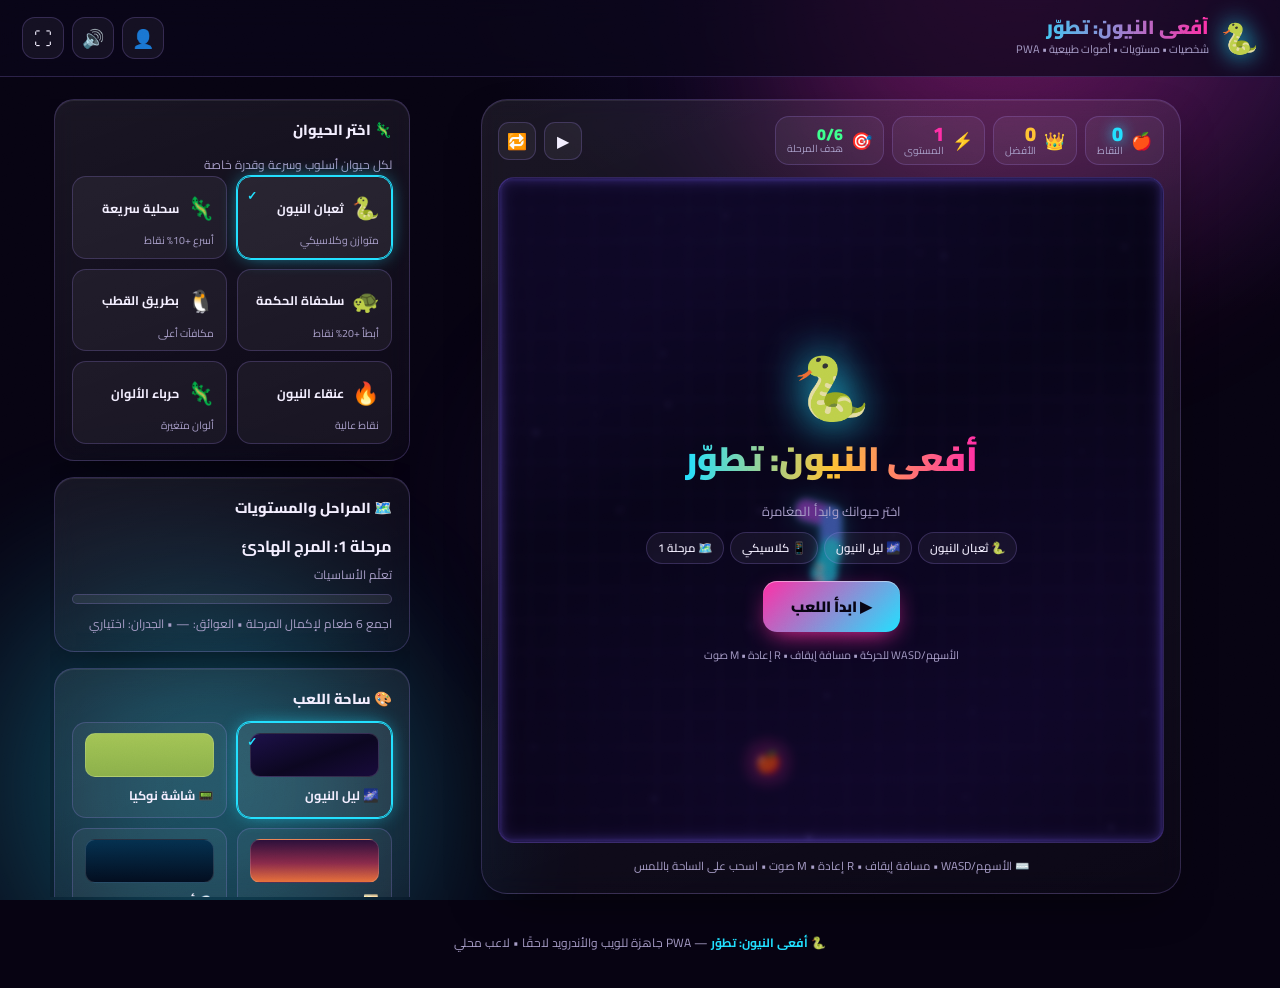
==== commit 7e1228fa: "Extract game assets into separate files Move the main game's stylesheet and JavaScript into dedicate" ====
--- a/standalone.html
+++ b/standalone.html
@@ -1,496 +1,496 @@
-<!DOCTYPE html>
-<html lang="ar" dir="rtl">
-<head>
-<meta charset="UTF-8">
-<meta name="viewport" content="width=device-width, initial-scale=1.0, viewport-fit=cover">
-<title>أفعى النيون: تطوّر | Neon Snake Evolution</title>
-<meta name="description" content="لعبة مستوحاة من ثعبان نوكيا: شخصيات حيوانات متعددة، مستويات، أصوات طبيعية، ونظام نقاط. تعمل كتطبيق ويب.">
-<meta name="theme-color" content="#0b0620">
-<link rel="manifest" href="manifest.webmanifest">
-<link rel="icon" href="icons/icon.svg" type="image/svg+xml">
-<link rel="apple-touch-icon" href="icons/icon.svg">
-<link rel="preconnect" href="https://fonts.googleapis.com">
-<link rel="preconnect" href="https://fonts.gstatic.com" crossorigin>
-<link href="https://fonts.googleapis.com/css2?family=Cairo:wght@400;600;800;900&display=swap" rel="stylesheet">
-<style>
-:root{
-  --bg0:#070312; --bg1:#0e0726;
-  --surface:rgba(255,255,255,.05); --surface2:rgba(255,255,255,.08);
-  --stroke:rgba(167,139,250,.22);
-  --text:#f3eeff; --muted:#a89ec8;
-  --acc1:#22e0ff; --acc2:#ff2ea6;
-  --gold:#ffc233; --danger:#ff3b5c; --success:#3dff8e;
-  --arena-css:linear-gradient(160deg,#1c1048 0%,#0b0620 55%,#170a3a 100%);
-}
-*{box-sizing:border-box;margin:0;padding:0}
-html{scrollbar-color:var(--acc2) rgba(255,255,255,.05);scrollbar-width:thin}
-::-webkit-scrollbar{width:10px;height:10px}
-::-webkit-scrollbar-track{background:rgba(255,255,255,.04);border-radius:99px}
-::-webkit-scrollbar-thumb{background:linear-gradient(180deg,var(--acc2),var(--acc1));border-radius:99px;border:2px solid var(--bg1)}
-::selection{background:var(--acc2);color:#0b0620}
-body{font-family:'Cairo','Segoe UI',Tahoma,sans-serif;background:radial-gradient(1100px 700px at 85% -10%,#1b0f45,transparent 60%),var(--bg0);color:var(--text);min-height:100vh;overflow-x:hidden}
-button{font-family:inherit;cursor:pointer;touch-action:manipulation;color:inherit;background:none;border:none}
-:focus-visible{outline:2px solid var(--acc1);outline-offset:2px;border-radius:8px}
-[hidden]{display:none!important}
-.small{font-size:12px}.muted{color:var(--muted)}
-.aurora{position:fixed;inset:0;z-index:-1;overflow:hidden;pointer-events:none}
-.blob{position:absolute;border-radius:50%;filter:blur(75px);opacity:.42;will-change:transform}
-.b1{width:55vmax;height:55vmax;top:-22vmax;right:-14vmax;background:radial-gradient(circle at 35% 35%,var(--acc2),transparent 62%);animation:drift1 26s ease-in-out infinite alternate}
-.b2{width:48vmax;height:48vmax;bottom:-20vmax;left:-12vmax;background:radial-gradient(circle at 60% 40%,var(--acc1),transparent 62%);animation:drift2 32s ease-in-out infinite alternate}
-.b3{width:34vmax;height:34vmax;top:32%;left:34%;background:radial-gradient(circle,#7c5cff,transparent 60%);opacity:.22;animation:drift3 22s ease-in-out infinite alternate}
-@keyframes drift1{to{transform:translate(-9vmax,7vmax) scale(1.15)}}@keyframes drift2{to{transform:translate(8vmax,-6vmax) scale(1.1)}}@keyframes drift3{to{transform:translate(-6vmax,-5vmax) scale(.85)}}
-.grain{position:fixed;inset:0;z-index:60;pointer-events:none;opacity:.055;mix-blend-mode:overlay;background-image:url("data:image/svg+xml,%3Csvg xmlns='http://www.w3.org/2000/svg' width='120' height='120'%3E%3Cfilter id='n'%3E%3CfeTurbulence type='fractalNoise' baseFrequency='0.9' numOctaves='2'/%3E%3CfeColorMatrix type='saturate' values='0'/%3E%3C/filter%3E%3Crect width='100%25' height='100%25' filter='url(%23n)'/%3E%3C/svg%3E")}
-.topbar{position:sticky;top:0;z-index:40;display:flex;align-items:center;justify-content:space-between;gap:12px;padding:10px 22px;background:rgba(10,6,26,.72);backdrop-filter:blur(14px);-webkit-backdrop-filter:blur(14px);border-bottom:1px solid var(--stroke)}
-.brand{display:flex;align-items:center;gap:12px}
-.brand-emoji{font-size:30px;filter:drop-shadow(0 0 12px var(--acc1));animation:bob 3.2s ease-in-out infinite}
-@keyframes bob{50%{transform:translateY(-4px) rotate(-6deg)}}
-.brand h1{font-size:19px;font-weight:900;line-height:1.15;background:linear-gradient(90deg,var(--acc1),var(--acc2));-webkit-background-clip:text;background-clip:text;color:transparent}
-.brand p{font-size:11px;color:var(--muted)}
-.top-actions{display:flex;gap:8px}
-.icon-btn{width:42px;height:42px;border-radius:13px;font-size:18px;display:grid;place-items:center;background:var(--surface);border:1px solid var(--stroke);transition:.18s}
-.icon-btn:hover{border-color:var(--acc1);box-shadow:0 0 16px -4px var(--acc1);transform:translateY(-1px)}
-.icon-btn:active{transform:scale(.92)}
-.icon-btn.sm{width:38px;height:38px;font-size:16px;border-radius:11px}
-.layout{display:grid;grid-template-columns:minmax(0,1fr) 360px;gap:22px;max-width:1220px;margin:0 auto;padding:22px 20px 8px;align-items:start}
-.glass{background:linear-gradient(160deg,rgba(255,255,255,.075),rgba(255,255,255,.02));border:1px solid var(--stroke);backdrop-filter:blur(12px);-webkit-backdrop-filter:blur(12px);box-shadow:0 18px 50px -22px rgba(0,0,0,.75),inset 0 1px 0 rgba(255,255,255,.08)}
-.device{border-radius:26px;padding:16px;max-width:700px;margin-inline:auto;width:100%;user-select:none;-webkit-user-select:none}
-.device.shake{animation:shake .5s cubic-bezier(.36,.07,.19,.97)}
-@keyframes shake{10%,90%{transform:translate(-2px,1px)}20%,80%{transform:translate(5px,-3px) rotate(.3deg)}30%,50%,70%{transform:translate(-7px,3px) rotate(-.4deg)}40%,60%{transform:translate(6px,-2px) rotate(.3deg)}}
-.hud{display:flex;flex-wrap:wrap;gap:8px;margin-bottom:12px;align-items:stretch}
-.hud-item{display:flex;align-items:center;gap:8px;padding:7px 11px;border-radius:14px;background:var(--surface);border:1px solid var(--stroke)}
-.hud-ico{font-size:17px}
-.hud-item b{font-size:20px;font-weight:900;line-height:1;font-variant-numeric:tabular-nums;display:block}
-.hud-item small{font-size:10px;color:var(--muted);display:block;line-height:1.3}
-.hud-item.score b{color:var(--acc1);text-shadow:0 0 14px var(--acc1)}
-.hud-item.best b{color:var(--gold)}.hud-item.lvl b{color:var(--acc2)}.hud-item.goal b{color:var(--success);font-size:16px}
-.hud-item.best.record b{animation:recPulse 1s ease-in-out infinite}
-@keyframes recPulse{50%{text-shadow:0 0 18px var(--gold);transform:scale(1.1)}}
-.hud-btns{margin-inline-start:auto;display:flex;gap:8px;align-items:center}
-.board-wrap{position:relative;width:100%;aspect-ratio:1/1;border-radius:16px;overflow:hidden;border:1px solid var(--stroke);background:var(--arena-css);touch-action:none}
-#game{position:absolute;inset:0;width:100%;height:100%;display:block;z-index:0}
-.vignette{position:absolute;inset:0;z-index:1;pointer-events:none;background:radial-gradient(circle,transparent 58%,rgba(0,0,0,.32))}
-.scanlines{position:absolute;inset:0;z-index:2;pointer-events:none;opacity:0;transition:opacity .4s;mix-blend-mode:multiply;background:repeating-linear-gradient(0deg,rgba(20,32,8,.5) 0 1px,transparent 1px 4px)}
-.overlay{position:absolute;inset:0;z-index:5;display:flex;align-items:center;justify-content:center;text-align:center;background:rgba(7,3,18,.55);backdrop-filter:blur(7px);-webkit-backdrop-filter:blur(7px);transition:opacity .22s,visibility .22s;padding:16px}
-#ovMenu{background:rgba(7,3,18,.42);backdrop-filter:blur(3px)}
-.hidden{opacity:0!important;visibility:hidden!important;pointer-events:none!important}
-.ov-inner,.ov-card{display:flex;flex-direction:column;align-items:center;gap:9px;max-width:92%}
-.ov-card{background:rgba(14,8,34,.82);border:1px solid var(--stroke);border-radius:22px;padding:22px 26px;box-shadow:0 20px 60px -20px rgba(0,0,0,.8),0 0 40px -18px var(--acc2)}
-.account-card{max-width:420px;width:100%}
-.menu-snake{font-size:62px;line-height:1;filter:drop-shadow(0 0 22px var(--acc1));animation:bob 2.6s ease-in-out infinite}
-.ov-emoji{font-size:44px;line-height:1.2}
-.ov-title{font-size:clamp(24px,5vw,34px);font-weight:900;background:linear-gradient(90deg,var(--acc1),var(--gold),var(--acc2));-webkit-background-clip:text;background-clip:text;color:transparent}
-.ov-card h2{font-size:22px;font-weight:900}
-.ov-tag{font-size:13px;color:var(--muted)}
-.chips{display:flex;flex-wrap:wrap;gap:6px;justify-content:center}
-.chip-mini{font-size:11.5px;font-weight:600;padding:4px 11px;border-radius:99px;background:var(--surface);border:1px solid var(--stroke)}
-.btn-primary{margin-top:8px;font-size:15px;font-weight:900;padding:11px 28px;border-radius:14px;color:#070312;background:linear-gradient(135deg,var(--acc2),var(--acc1));box-shadow:0 8px 26px -8px var(--acc2),inset 0 1px 0 rgba(255,255,255,.45);transition:.18s}
-.btn-primary:hover{transform:translateY(-2px);filter:brightness(1.1)}
-.btn-primary:active{transform:scale(.96)}
-.btn-ghost{font-size:13.5px;font-weight:700;padding:9px 20px;border-radius:12px;border:1px solid var(--stroke);background:var(--surface);transition:.18s}
-.btn-ghost:hover{border-color:var(--acc1);color:var(--acc1)}
-.ov-hint{font-size:11px;color:var(--muted);margin-top:4px}
-#countNum{font-size:clamp(72px,18vw,116px);font-weight:900;color:#fff;text-shadow:0 0 30px var(--acc1),0 0 70px var(--acc2)}
-.final-score{font-size:clamp(44px,9vw,58px);font-weight:900;line-height:1.1;font-variant-numeric:tabular-nums;background:linear-gradient(90deg,var(--acc1),var(--acc2));-webkit-background-clip:text;background-clip:text;color:transparent}
-#recordBanner{padding:5px 16px;border-radius:99px;font-size:13px;font-weight:800;color:#241300;background:linear-gradient(90deg,var(--gold),#ff9500);box-shadow:0 0 22px -4px var(--gold)}
-.toast{position:absolute;top:12px;inset-inline:0;margin-inline:auto;width:max-content;max-width:92%;z-index:7;padding:7px 18px;border-radius:99px;font-size:13px;font-weight:800;pointer-events:none;background:rgba(14,8,34,.88);border:1px solid var(--acc1);box-shadow:0 0 22px -6px var(--acc1);opacity:0;transform:translateY(-10px);transition:.25s}
-.toast.show{opacity:1;transform:translateY(0)}
-.dpad{display:none;margin-top:14px;grid-template-columns:repeat(3,64px);grid-auto-rows:54px;gap:8px;justify-content:center;grid-template-areas:". up ." "left mid right" ". down ."}
-.dpad button{border-radius:14px;font-size:19px;color:var(--acc1);background:var(--surface);border:1px solid var(--stroke);transition:.12s;touch-action:none}
-.dpad button:active{transform:scale(.9);background:var(--surface2);box-shadow:0 0 16px -4px var(--acc1)}
-#dpUp{grid-area:up}#dpLeft{grid-area:left}#dpRight{grid-area:right}#dpDown{grid-area:down}#dpMid{grid-area:mid;color:var(--acc2)}
-.hint-keys{font-size:11.5px;color:var(--muted);text-align:center;margin-top:12px}
-.panel{display:flex;flex-direction:column;gap:16px;position:sticky;top:86px;max-height:calc(100vh - 102px);overflow-y:auto;padding-inline-end:4px;padding-bottom:6px}
-.card{border-radius:20px;padding:16px 17px}
-.card h2{font-size:14.5px;font-weight:800;margin-bottom:10px;display:flex;align-items:center;gap:8px}
-.creature-grid,.theme-grid{display:grid;grid-template-columns:repeat(auto-fill,minmax(140px,1fr));gap:10px}
-.creature-card,.theme-card{position:relative;text-align:start;padding:10px 12px;border-radius:14px;background:var(--surface);border:1px solid var(--stroke);transition:.16s}
-.creature-card:hover,.theme-card:hover{transform:translateY(-2px);border-color:var(--acc1)}
-.creature-card.sel,.theme-card.sel{border-color:var(--acc1);background:var(--surface2);box-shadow:0 0 0 1px var(--acc1),0 0 20px -6px var(--acc1)}
-.creature-card.sel::after,.theme-card.sel::after{content:'✓';position:absolute;top:7px;inset-inline-end:9px;font-size:12px;font-weight:900;color:var(--acc1)}
-.creature-top{display:flex;align-items:center;gap:8px}.creature-top .em{font-size:22px}
-.creature-name,.theme-name{font-size:12.5px;font-weight:700}
-.creature-trait{font-size:10.5px;color:var(--muted);margin-top:4px;line-height:1.4}
-.skin-bar{height:6px;border-radius:99px;margin-top:8px}
-.theme-prev{height:44px;border-radius:10px;border:1px solid rgba(255,255,255,.14);margin-bottom:7px}
-.theme-name{display:flex;align-items:center;gap:6px}
-.diff-row{display:flex;flex-wrap:wrap;gap:8px;margin-bottom:14px}
-.chip{font-size:12.5px;font-weight:700;padding:7px 15px;border-radius:99px;border:1px solid var(--stroke);background:var(--surface);transition:.15s}
-.chip:hover{border-color:var(--acc1)}
-.chip.sel{background:linear-gradient(135deg,var(--acc2),var(--acc1));color:#070312;font-weight:900;border-color:transparent}
-.tg-row{display:flex;align-items:center;justify-content:space-between;gap:12px;padding:9px 0;border-top:1px dashed rgba(167,139,250,.16)}
-.tg-row:first-of-type{border-top:none}
-.tg-name{font-size:13px;font-weight:700;display:block}
-.tg-row small{font-size:10.5px;color:var(--muted);display:block;line-height:1.5;max-width:230px}
-.switch{flex:none;width:46px;height:26px;border-radius:99px;background:rgba(255,255,255,.09);border:1px solid var(--stroke);position:relative;transition:.2s}
-.switch i{position:absolute;top:2px;inset-inline-start:3px;width:20px;height:20px;border-radius:50%;background:#cfc6ea;transition:.2s}
-.switch[aria-checked="true"]{background:linear-gradient(90deg,var(--acc2),var(--acc1));border-color:transparent}
-.switch[aria-checked="true"] i{transform:translateX(-20px);background:#fff}
-.stats-grid{display:grid;grid-template-columns:1fr 1fr;gap:10px;margin-bottom:12px}
-.stat-tile{padding:11px 13px;border-radius:14px;background:var(--surface);border:1px solid var(--stroke)}
-.stat-tile b{font-size:22px;font-weight:900;color:var(--acc1);font-variant-numeric:tabular-nums;display:block;line-height:1.2}
-.stat-tile small{font-size:11px;color:var(--muted)}.stat-tile.gold b{color:var(--gold)}
-#btnResetStats{width:100%;font-size:12px;font-weight:700;padding:8px;border-radius:11px;border:1px solid var(--stroke);color:var(--muted);transition:.15s}
-#btnResetStats:hover{color:var(--danger);border-color:var(--danger)}
-#btnResetStats.arm{color:#fff;background:var(--danger);border-color:var(--danger)}
-.help ul,.tips{list-style:none}.help li,.tips li{font-size:12.5px;color:var(--muted);line-height:1.9}
-.level-box{display:flex;flex-direction:column;gap:8px}
-.level-meta{display:flex;flex-direction:column;gap:2px}
-.progress{height:10px;border-radius:99px;background:rgba(255,255,255,.08);overflow:hidden;border:1px solid var(--stroke)}
-.progress i{display:block;height:100%;width:0%;background:linear-gradient(90deg,var(--acc2),var(--acc1));transition:width .25s}
-.field{display:flex;flex-direction:column;gap:6px;width:100%;text-align:start;margin-top:6px}
-.field span{font-size:12px;color:var(--muted)}
-.field input{width:100%;padding:10px 12px;border-radius:12px;border:1px solid var(--stroke);background:rgba(255,255,255,.06);color:var(--text);font-family:inherit;font-size:14px}
-.row-actions{display:flex;gap:8px;flex-wrap:wrap;justify-content:center;margin-top:4px}
-footer{text-align:center;font-size:12px;color:var(--muted);padding:26px 20px 34px}
-footer b{color:var(--acc1)}
-@media (max-width:1020px){.layout{grid-template-columns:1fr}.panel{position:static;max-height:none;overflow:visible}}
-@media (pointer:coarse),(max-width:720px){.dpad{display:grid}.hint-keys{display:none}}
-@media (max-width:480px){.topbar{padding:8px 12px}.brand p{display:none}.brand h1{font-size:16px}.layout{padding:14px 12px 6px;gap:14px}.device{padding:10px;border-radius:20px}.hud-item b{font-size:16px}.hud-ico{font-size:14px}.ov-card{padding:16px 16px}}
-@media (prefers-reduced-motion:reduce){.blob,.brand-emoji,.menu-snake{animation:none}.device.shake{animation:none}}
-</style>
-</head>
-<body>
-<div class="aurora" aria-hidden="true"><i class="blob b1"></i><i class="blob b2"></i><i class="blob b3"></i></div>
-<div class="grain" aria-hidden="true"></div>
-<header class="topbar">
-  <div class="brand">
-    <span class="brand-emoji" aria-hidden="true">🐍</span>
-    <div><h1>أفعى النيون: تطوّر</h1><p>شخصيات • مستويات • أصوات طبيعية • PWA</p></div>
-  </div>
-  <div class="top-actions">
-    <button id="btnAccount" class="icon-btn" aria-label="الحساب" title="الحساب">👤</button>
-    <button id="btnSound" class="icon-btn" aria-label="الصوت" title="الصوت (M)">🔊</button>
-    <button id="btnFull" class="icon-btn" aria-label="ملء الشاشة" title="ملء الشاشة">⛶</button>
-  </div>
-</header>
-<main class="layout">
-  <section class="stage-col">
-    <div class="device glass" id="device">
-      <div class="hud">
-        <div class="hud-item score"><span class="hud-ico">🍎</span><div><b id="hudScore">0</b><small>النقاط</small></div></div>
-        <div class="hud-item best" id="hudBestBox"><span class="hud-ico">👑</span><div><b id="hudBest">0</b><small>الأفضل</small></div></div>
-        <div class="hud-item lvl"><span class="hud-ico">⚡</span><div><b id="hudLevel">1</b><small>المستوى</small></div></div>
-        <div class="hud-item goal"><span class="hud-ico">🎯</span><div><b id="hudGoal">0/0</b><small>هدف المرحلة</small></div></div>
-        <div class="hud-btns">
-          <button id="btnPause" class="icon-btn sm" aria-label="إيقاف مؤقت">⏸</button>
-          <button id="btnRestart" class="icon-btn sm" aria-label="جولة جديدة">🔁</button>
-        </div>
-      </div>
-      <div class="board-wrap" id="boardWrap">
-        <canvas id="game"></canvas>
-        <div class="vignette" aria-hidden="true"></div>
-        <div class="scanlines" id="scanlines" aria-hidden="true"></div>
-        <div class="overlay" id="ovMenu">
-          <div class="ov-inner">
-            <div class="menu-snake" id="menuCreatureEmoji">🐍</div>
-            <h2 class="ov-title">أفعى النيون: تطوّر</h2>
-            <p class="ov-tag" id="menuTag">اختر حيوانك وابدأ المغامرة</p>
-            <div class="chips" id="menuChips"></div>
-            <button class="btn-primary" id="btnStart">▶ ابدأ اللعب</button>
-            <p class="ov-hint">الأسهم/WASD للحركة • مسافة إيقاف • R إعادة • M صوت</p>
-          </div>
-        </div>
-        <div class="overlay hidden" id="ovCount"><div id="countNum">3</div></div>
-        <div class="overlay hidden" id="ovPause">
-          <div class="ov-card"><div class="ov-emoji">⏸️</div><h2>إيقاف مؤقت</h2><p class="ov-tag">خذ نفسًا… المغامرة مستمرة</p><button class="btn-primary" id="btnResume">▶ متابعة</button><button class="btn-ghost" id="btnRestartP">🔁 جولة جديدة</button></div>
-        </div>
-        <div class="overlay hidden" id="ovOver">
-          <div class="ov-card"><div class="ov-emoji" id="ovOverEmoji">💀</div><h2 id="ovOverTitle">انتهت الجولة!</h2><div id="recordBanner" hidden>🎉 رقم قياسي جديد!</div><div class="final-score" id="ovOverScore">0</div><p class="ov-tag" id="ovOverBest"></p><div class="chips" id="ovOverStats"></div><button class="btn-primary" id="btnAgain">🔁 العب مجددًا</button><button class="btn-ghost" id="btnMenu">🏠 القائمة</button></div>
-        </div>
-        <div class="overlay hidden" id="ovAccount">
-          <div class="ov-card account-card"><div class="ov-emoji">👤</div><h2>الملف الشخصي</h2><p class="ov-tag">محفوظ محليًا الآن — جاهز للربط بحسابك لاحقًا</p><label class="field"><span>اسم اللاعب</span><input id="profileName" type="text" maxlength="24" placeholder="اكتب اسمك"></label><div class="row-actions"><button class="btn-primary" id="btnSaveProfile">💾 حفظ</button><button class="btn-ghost" id="btnLoginSoon">🔐 تسجيل الدخول (قريبًا)</button></div><p class="ov-hint" id="profileHint"></p><button class="btn-ghost" id="btnCloseAccount">إغلاق</button></div>
-        </div>
-        <div class="toast" id="toast" role="status"></div>
-      </div>
-      <div class="dpad" id="dpad">
-        <button id="dpUp">▲</button><button id="dpLeft">◀</button><button id="dpMid">⏸</button><button id="dpRight">▶</button><button id="dpDown">▼</button>
-      </div>
-      <p class="hint-keys">⌨️ الأسهم/WASD • مسافة إيقاف • R إعادة • M صوت • اسحب على الساحة باللمس</p>
-    </div>
-  </section>
-  <aside class="panel">
-    <section class="card glass"><h2>🦎 اختر الحيوان</h2><p class="muted small">لكل حيوان أسلوب وسرعة وقدرة خاصة</p><div class="creature-grid" id="creatureGrid"></div></section>
-    <section class="card glass"><h2>🗺️ المراحل والمستويات</h2><div class="level-box"><div class="level-meta"><b id="stageName">—</b><span id="stageDesc" class="muted small"></span></div><div class="progress"><i id="stageProg"></i></div><div class="muted small" id="stageTarget"></div></div></section>
-    <section class="card glass"><h2>🎨 ساحة اللعب</h2><div class="theme-grid" id="themeGrid"></div></section>
-    <section class="card glass"><h2>⚙️ الإعدادات</h2><div class="diff-row" id="diffRow"></div><div class="tg-row"><div><span class="tg-name">🧱 جدران قاتلة</span><small>اصطدام الحافة ينهي الجولة</small></div><button class="switch" id="tgWalls" role="switch" aria-checked="true"><i></i></button></div><div class="tg-row"><div><span class="tg-name">🪨 عوائق</span><small>كتل خطرة تزداد مع التقدم</small></div><button class="switch" id="tgObs" role="switch" aria-checked="false"><i></i></button></div><div class="tg-row"><div><span class="tg-name">🔲 شبكة</span><small>إظهار خطوط الخلايا</small></div><button class="switch" id="tgGrid" role="switch" aria-checked="true"><i></i></button></div><div class="tg-row"><div><span class="tg-name">🌿 أصوات الطبيعة</span><small>مؤثرات مستوحاة من الطبيعة</small></div><button class="switch" id="tgNature" role="switch" aria-checked="true"><i></i></button></div><div class="tg-row"><div><span class="tg-name">📳 اهتزاز</span><small>اهتزاز عند الاصطدام</small></div><button class="switch" id="tgShake" role="switch" aria-checked="true"><i></i></button></div></section>
-    <section class="card glass"><h2>🏆 السجل والنقاط</h2><div class="stats-grid"><div class="stat-tile gold"><b id="stBest">0</b><small>👑 أفضل نتيجة</small></div><div class="stat-tile"><b id="stGames">0</b><small>🎮 الجولات</small></div><div class="stat-tile"><b id="stApples">0</b><small>🍎 الطعام</small></div><div class="stat-tile"><b id="stXP">0</b><small>⭐ نقاط الخبرة</small></div></div><button id="btnResetStats">🗑️ تصفير السجل</button></section>
-    <section class="card glass help"><h2>💡 قدرات الحيوانات</h2><ul id="creatureTips" class="tips"></ul></section>
-  </aside>
-</main>
-<footer>🐍 <b>أفعى النيون: تطوّر</b> — PWA جاهزة للويب والأندرويد لاحقًا • <span id="footerProfile">لاعب محلي</span></footer>
-<noscript><p style="text-align:center;padding:20px">تحتاج تفعيل JavaScript</p></noscript>
-<script>
-(function () {
-  'use strict';
-  const $ = (id) => document.getElementById(id);
-  const clamp = (v, a, b) => Math.max(a, Math.min(b, v));
-  const rand = (a, b) => a + Math.random() * (b - a);
-  const irand = (a, b) => Math.floor(rand(a, b + 1));
-  const pick = (a) => a[Math.floor(Math.random() * a.length)];
-  const TAU = Math.PI * 2;
-
-  function hexLerp(a, b, t) {
-    const pa = parseInt(a.slice(1), 16), pb = parseInt(b.slice(1), 16);
-    const r = Math.round((pa >> 16) + (((pb >> 16) - (pa >> 16)) * t));
-    const g = Math.round(((pa >> 8) & 255) + ((((pb >> 8) & 255) - ((pa >> 8) & 255)) * t));
-    const bl = Math.round((pa & 255) + (((pb & 255) - (pa & 255)) * t));
-    return `rgb(${r},${g},${bl})`;
-  }
-  function rr(c, x, y, w, h, r) {
-    c.beginPath(); c.moveTo(x + r, y);
-    c.arcTo(x + w, y, x + w, y + h, r); c.arcTo(x + w, y + h, x, y + h, r);
-    c.arcTo(x, y + h, x, y, r); c.arcTo(x, y, x + w, y, r); c.closePath();
-  }
-
-  const COLS = 21, ROWS = 21;
-  const CREATURES = [
-    { id: 'snake',   name: 'ثعبان النيون',  emoji: '🐍', colors: ['#22e0ff', '#7c5cff', '#ff2ea6'], glow: '#22e0ff', speed: 1.00, score: 1.0, grow: 1, trait: 'متوازن وكلاسيكي', ability: 'لا قدرة خاصة — تحكم مستقر' },
-    { id: 'lizard',  name: 'سحلية سريعة',   emoji: '🦎', colors: ['#3dff8e', '#a8ff3d', '#22e0ff'], glow: '#3dff8e', speed: 0.88, score: 1.1, grow: 1, trait: 'أسرع +10% نقاط', ability: 'رشاقة عالية وحركة أخف' },
-    { id: 'turtle',  name: 'سلحفاة الحكمة', emoji: '🐢', colors: ['#7fd8ff', '#3dff8e', '#2fa36b'], glow: '#7fd8ff', speed: 1.12, score: 1.2, grow: 1, trait: 'أبطأ +20% نقاط', ability: 'درع: تتجاهل أول اصطدام بجسمك مرة كل جولة' },
-    { id: 'penguin', name: 'بطريق القطب',   emoji: '🐧', colors: ['#e8fbff', '#7fd8ff', '#ffc233'], glow: '#7fd8ff', speed: 0.98, score: 1.15, grow: 1, trait: 'مكافآت أعلى', ability: 'المكافآت (⭐/💎) تمنح وقتًا أطول وقيمة أكبر' },
-    { id: 'phoenix', name: 'عنقاء النيون',  emoji: '🔥', colors: ['#ffd23f', '#ff7a18', '#ff2e63'], glow: '#ff7a18', speed: 0.94, score: 1.25, grow: 1, trait: 'نقاط عالية', ability: 'بعث: عند الخسارة أول مرة تعود أصغر (مرة واحدة)' },
-    { id: 'chameleon',name:'حرباء الألوان', emoji: '🦎', colors: ['#ff2ea6', '#ffc233', '#3dff8e', '#22e0ff'], glow: '#ff2ea6', speed: 1.00, score: 1.1, grow: 1, trait: 'ألوان متغيرة', ability: 'يتغير لونك مع التقدم ويمنح مكافأة مستوى إضافية', rainbow: true },
-  ];
-
-  const THEMES = [
-    { id: 'neon', name: 'ليل النيون', emoji: '🌌', bg: ['#1c1048', '#0b0620', '#170a3a'], grid: 'rgba(140,120,255,.10)', wall: '#7c5cff', ui: ['#22e0ff', '#ff2ea6'], foodGlow: '#ff2ea6', ambient: 'dust', ambCol: 'rgba(160,140,255,.6)', css: 'linear-gradient(160deg,#1c1048 0%,#0b0620 55%,#170a3a 100%)' },
-    { id: 'nokia', name: 'شاشة نوكيا', emoji: '📟', bg: ['#a3c455', '#8bb04a'], grid: 'rgba(30,45,15,.16)', wall: '#2f3f14', ui: ['#a8e04a', '#7fa32e'], foodGlow: '#2f3f14', ambient: 'none', ambCol: '', css: 'linear-gradient(180deg,#a3c455,#8bb04a)', lcd: true, scan: true, pixelSnake: '#2c3a12' },
-    { id: 'sunset', name: 'غروب الصحراء', emoji: '🏜️', bg: ['#2b0f3a', '#8a2a4a', '#e8703a'], grid: 'rgba(255,200,150,.10)', wall: '#ffb020', ui: ['#ffb020', '#ff2e63'], foodGlow: '#ffd23f', ambient: 'sand', ambCol: 'rgba(255,200,130,.5)', css: 'linear-gradient(180deg,#2b0f3a 0%,#8a2a4a 55%,#e8703a 100%)' },
-    { id: 'ocean', name: 'أعماق المحيط', emoji: '🌊', bg: ['#04304f', '#020d1f'], grid: 'rgba(80,200,255,.10)', wall: '#22d3ee', ui: ['#22e0ff', '#3dff8e'], foodGlow: '#7fd8ff', ambient: 'bubbles', ambCol: 'rgba(140,220,255,.5)', css: 'linear-gradient(180deg,#04304f,#020d1f)' },
-    { id: 'forest', name: 'غابة الطبيعة', emoji: '🌲', bg: ['#082016', '#04110c'], grid: 'rgba(120,255,180,.08)', wall: '#3dff8e', ui: ['#3dff8e', '#ffc233'], foodGlow: '#a8ff3d', ambient: 'dust', ambCol: 'rgba(160,255,190,.5)', css: 'linear-gradient(180deg,#082016,#04110c)' },
-    { id: 'galaxy', name: 'سديم المجرّة', emoji: '✨', bg: ['#1a0b38', '#05020f'], grid: 'rgba(200,160,255,.08)', wall: '#b26bff', ui: ['#b26bff', '#ff2ea6'], foodGlow: '#ff2ea6', ambient: 'stars', ambCol: 'rgba(220,200,255,.9)', css: 'linear-gradient(160deg,#1a0b38,#05020f)', nebula: true }
-  ];
-
-  const DIFFS = [
-    { id: 'calm', name: 'هادئ', emoji: '🌙', tick: 170, min: 110 },
-    { id: 'classic', name: 'كلاسيكي', emoji: '📱', tick: 135, min: 80 },
-    { id: 'fast', name: 'سريع', emoji: '⚡', tick: 105, min: 62 },
-    { id: 'insane', name: 'جنوني', emoji: '💀', tick: 80, min: 50 }
-  ];
-
-  const STAGES = [
-    { id: 1, name: 'المرج الهادئ', desc: 'تعلّم الأساسيات', goal: 6, obs: 0, walls: false, speedMul: 1.05 },
-    { id: 2, name: 'غابة التحدي', desc: 'عوائق خفيفة', goal: 10, obs: 4, walls: true, speedMul: 1.00 },
-    { id: 3, name: 'وادي الرياح', desc: 'سرعة أعلى', goal: 14, obs: 6, walls: true, speedMul: 0.94 },
-    { id: 4, name: 'كهوف النيون', desc: 'عوائق أكثر', goal: 18, obs: 10, walls: true, speedMul: 0.90 },
-    { id: 5, name: 'قمة العنقاء', desc: 'تحدي أسطوري', goal: 24, obs: 14, walls: true, speedMul: 0.86 },
-  ];
-
-  const CREATURE = Object.fromEntries(CREATURES.map(c => [c.id, c]));
-  const THEME = Object.fromEntries(THEMES.map(t => [t.id, t]));
-  const DIFF = Object.fromEntries(DIFFS.map(d => [d.id, d]));
-
-  const store = (() => { try { localStorage.setItem('__t', '1'); localStorage.removeItem('__t'); return localStorage; } catch (e) { const m = {}; return { getItem: k => m[k] ?? null, setItem: (k, v) => { m[k] = String(v); }, removeItem: k => { delete m[k]; } }; } })();
-  const KEY = 'neonSnake.evo.v2';
-  let settings = { creature: 'snake', theme: 'neon', diff: 'classic', walls: true, obs: false, grid: true, shake: true, sound: true, nature: true };
-  let stats = { best: 0, games: 0, food: 0, xp: 0, longest: 0 };
-  let profile = { name: 'لاعب محلي', unlockedStage: 1 };
-
-  function load() {
-    try {
-      const raw = store.getItem(KEY);
-      if (!raw) return;
-      const d = JSON.parse(raw);
-      if (d.s) for (const k in settings) if (k in d.s) settings[k] = d.s[k];
-      if (d.st) for (const k in stats) if (typeof d.st[k] === 'number') stats[k] = d.st[k];
-      if (d.p) { if (typeof d.p.name === 'string') profile.name = d.p.name.slice(0,24) || profile.name; if (typeof d.p.unlockedStage === 'number') profile.unlockedStage = clamp(d.p.unlockedStage|0,1,STAGES.length); }
-      if (!CREATURE[settings.creature]) settings.creature = 'snake';
-      if (!THEME[settings.theme]) settings.theme = 'neon';
-      if (!DIFF[settings.diff]) settings.diff = 'classic';
-    } catch (e) {}
-  }
-  function save() { try { store.setItem(KEY, JSON.stringify({ s: settings, st: stats, p: profile })); } catch (e) {} }
-
-  // ===== Audio (electronic + nature-inspired) =====
-  let ctx = null, master = null, sfxBus = null, musBus = null, noiseBuf = null, musicTimer = null, mStep = 0, nextT = 0;
-  const STEP = 60 / 132 / 2;
-  const BASS = [110,110,131,110,165,110,98,110];
-  const LEAD = [0,0,440,0, 0,523,0,440, 0,0,659,0, 523,0,440,0, 0,0,440,0, 0,523,0,659, 0,880,0,659, 523,0,440,0];
-  function ensureAudio() {
-    if (ctx) { if (ctx.state === 'suspended') ctx.resume().catch(()=>{}); return; }
-    const Ctor = window.AudioContext || window.webkitAudioContext; if (!Ctor) return;
-    try {
-      ctx = new Ctor();
-      master = ctx.createGain(); master.gain.value = settings.sound ? 0.85 : 0; master.connect(ctx.destination);
-      sfxBus = ctx.createGain(); sfxBus.gain.value = 0.55; sfxBus.connect(master);
-      musBus = ctx.createGain(); musBus.gain.value = 0.14; musBus.connect(master);
-      noiseBuf = ctx.createBuffer(1, ctx.sampleRate * 0.4, ctx.sampleRate);
-      const d = noiseBuf.getChannelData(0); for (let i=0;i<d.length;i++) d[i] = Math.random()*2-1;
-      nextT = ctx.currentTime + 0.1;
-      if (!musicTimer) musicTimer = setInterval(() => {
-        if (!ctx || ctx.state !== 'running') return;
-        while (nextT < ctx.currentTime + 0.35) {
-          if (nextT < ctx.currentTime) nextT = ctx.currentTime + 0.05;
-          if (!settings.nature) schedStep(mStep, nextT);
-          nextT += STEP; mStep = (mStep + 1) % 32;
-        }
-      }, 120);
-      if (ctx.state === 'suspended') ctx.resume().catch(()=>{});
-    } catch (e) { ctx = null; }
-  }
-  function mtone(f,t,d,type,v){ const o=ctx.createOscillator(),g=ctx.createGain(); o.type=type; o.frequency.setValueAtTime(f,t); g.gain.setValueAtTime(0.0001,t); g.gain.exponentialRampToValueAtTime(v,t+0.015); g.gain.exponentialRampToValueAtTime(0.0001,t+d); o.connect(g); g.connect(musBus); o.start(t); o.stop(t+d+0.05); }
-  function schedStep(s,t){ mtone(BASS[s%8],t,0.19,'triangle',0.5); if(LEAD[s]) mtone(LEAD[s],t,0.14,'square',0.13); }
-  function tone(f,{t=0,d=0.12,type='triangle',v=0.45,slide=0,bus=sfxBus}={}){ if(!ctx||!settings.sound) return; try{ const o=ctx.createOscillator(),g=ctx.createGain(),now=ctx.currentTime+t; o.type=type; o.frequency.setValueAtTime(f,now); if(slide) o.frequency.exponentialRampToValueAtTime(Math.max(20,slide),now+d); g.gain.setValueAtTime(0.0001,now); g.gain.exponentialRampToValueAtTime(v,now+0.012); g.gain.exponentialRampToValueAtTime(0.0001,now+d); o.connect(g); g.connect(bus||sfxBus); o.start(now); o.stop(now+d+0.06);}catch(e){} }
-  function noiseBurst(d=0.12,v=0.18,lp=1200,hp=200){ if(!ctx||!settings.sound||!noiseBuf) return; try{ const src=ctx.createBufferSource(), g=ctx.createGain(), lpf=ctx.createBiquadFilter(), hpf=ctx.createBiquadFilter(), now=ctx.currentTime; src.buffer=noiseBuf; lpf.type='lowpass'; lpf.frequency.value=lp; hpf.type='highpass'; hpf.frequency.value=hp; g.gain.setValueAtTime(0.0001,now); g.gain.exponentialRampToValueAtTime(v,now+0.01); g.gain.exponentialRampToValueAtTime(0.0001,now+d); src.connect(hpf); hpf.connect(lpf); lpf.connect(g); g.connect(sfxBus); src.start(now); src.stop(now+d+0.05);}catch(e){} }
-  const sClick=()=> settings.nature ? noiseBurst(0.05,0.08,1800,600) : tone(1200,{d:.04,type:'square',v:.12});
-  const sEat=(n)=>{ if(settings.nature){ tone(520+ (n%5)*30,{d:.08,type:'sine',v:.22}); noiseBurst(0.06,0.06,2200,900);} else { tone(440*Math.pow(1.059,n%8),{d:.1,v:.4}); tone(880*Math.pow(1.059,n%8),{t:.03,d:.08,type:'square',v:.12}); } };
-  const sBonus=()=>{ if(settings.nature){ [700,930,1240].forEach((f,i)=>tone(f,{t:i*.07,d:.12,type:'sine',v:.22})); } else { tone(660,{d:.1,v:.4}); tone(990,{t:.09,d:.14,v:.4}); tone(1320,{t:.18,d:.18,type:'square',v:.15}); } };
-  const sLevel=()=>{ if(settings.nature){ [523,659,784].forEach((f,i)=>tone(f,{t:i*.1,d:.18,type:'triangle',v:.28})); noiseBurst(0.18,0.08,1600,300);} else { [523,659,784].forEach((f,i)=>tone(f,{t:i*.09,d:.14,v:.35})); } };
-  const sDeath=()=>{ if(settings.nature){ tone(220,{d:.45,type:'sine',v:.35,slide:90}); noiseBurst(0.35,0.22,700,80);} else { tone(180,{d:.5,type:'sawtooth',v:.5,slide:55}); noiseBurst(0.25,0.35,900,60);} };
-  const sCount=(go)=> settings.nature ? tone(go?880:660,{d:go?.16:.07,type:'sine',v:.22}) : tone(go?1320:880,{d:go?.18:.07,type:'square',v:.25});
-  const sRecord=()=>{ [784,988,1175,1568].forEach((f,i)=>tone(f,{t:i*.1,d:.16,type:settings.nature?'sine':'triangle',v:.32})); if(settings.nature) noiseBurst(0.25,0.08,2500,500); };
-  function duckMusic(){ if(!ctx||!musBus) return; const lvl = settings.nature ? 0.0 : (G.mode==='paused'?0.05:(G.mode==='over'?0.08:0.14)); musBus.gain.setTargetAtTime(lvl, ctx.currentTime, 0.2); }
-
-  // ===== State =====
-  const cv = $('game'), c = cv.getContext('2d');
-  const boardWrap = $('boardWrap'), device = $('device');
-  let W=0,H=0,cell=20,dpr=1,bgGrad=null,nebulaCv=null;
-  const G = {
-    mode:'menu', demo:true, won:false,
-    snake:[], prev:[], dir:{x:1,y:0}, queue:[], grow:0,
-    food:null, bonus:null, obstacles:[],
-    score:0, apples:0, stageIndex:0, stageFood:0, tick:135, acc:0, gt:0,
-    nextBonusAt:8000, countStart:0, countStep:-1, fastCount:false,
-    deathAt:0, recordShown:false, shield:false, revive:false,
-    particles:[], floaters:[], rings:[], ambient:[]
-  };
-  const creature = () => CREATURE[settings.creature];
-  const theme = () => THEME[settings.theme];
-  const stage = () => STAGES[G.stageIndex];
-  const calcTick = () => {
-    const d = DIFF[settings.diff]; const st = stage(); const cr = creature();
-    const base = Math.max(d.min, Math.round(d.tick * Math.pow(0.94, G.stageIndex)));
-    return Math.max(d.min - 8, Math.round(base * st.speedMul * cr.speed));
-  };
-
-  function burst(cx,cy,n,colors){ for(let i=0;i<n;i++){ const a=rand(0,TAU), sp=rand(0.05,0.28)*cell/20; G.particles.push({x:cx,y:cy,vx:Math.cos(a)*sp,vy:Math.sin(a)*sp,life:rand(350,750),max:750,s:rand(1.5,3.5)*cell/20,col:pick(colors)});} if(G.particles.length>360) G.particles.splice(0,G.particles.length-360); }
-  function eatBurst(pos){ const t=theme(), cr=creature(); const cols=t.lcd?['#2f3f14','#43571f']:[t.foodGlow, cr.glow||'#fff', '#fff']; burst((pos.x+.5)*cell,(pos.y+.5)*cell,14,cols); }
-  function floater(pos,text,col){ G.floaters.push({x:(pos.x+.5)*cell,y:(pos.y+.2)*cell,text,col,born:performance.now(),life:900}); }
-  function ring(pos,col){ G.rings.push({x:(pos.x+.5)*cell,y:(pos.y+.5)*cell,col,born:performance.now(),life:650}); }
-  function confetti(){ const cols=['#ff2ea6','#22e0ff','#ffc233','#3dff8e','#b26bff','#ff7a18']; for(let i=0;i<90;i++) G.particles.push({x:rand(0,W),y:rand(-20,H*0.3),vx:rand(-.06,.06),vy:rand(.04,.16),life:rand(900,1700),max:1700,s:rand(2,4.5),col:pick(cols)}); }
-  let toastTimer=null; function toast(msg){ const el=$('toast'); if(!el) return; el.textContent=msg; el.classList.add('show'); clearTimeout(toastTimer); toastTimer=setTimeout(()=>el.classList.remove('show'),1900); }
-
-  const keyOf=(x,y)=>x+','+y;
-  function freeCells(extra){ const occ=new Set(); G.snake.forEach(p=>occ.add(keyOf(p.x,p.y))); G.obstacles.forEach(p=>occ.add(keyOf(p.x,p.y))); if(G.food) occ.add(keyOf(G.food.x,G.food.y)); if(G.bonus) occ.add(keyOf(G.bonus.x,G.bonus.y)); if(extra) occ.add(keyOf(extra.x,extra.y)); const out=[]; for(let y=0;y<ROWS;y++) for(let x=0;x<COLS;x++) if(!occ.has(keyOf(x,y))) out.push({x,y}); return out; }
-  function spawnFood(){ const f=freeCells(); if(!f.length){ G.food=null; return false; } G.food=pick(f); return true; }
-  function spawnBonus(){ const f=freeCells(); if(!f.length) return; const p=pick(f); const star=Math.random()<0.55; const cr=creature(); const extra=cr.id==='penguin'?1500:0; G.bonus={x:p.x,y:p.y,star,emoji:star?'⭐':'💎',worth:Math.round((star?50:30)*(cr.id==='penguin'?1.5:1)),grow:star?2:1,life:(star?6500:8000)+extra,born:G.gt}; }
-  function spawnObstacles(count){ const head=G.snake[0]||{x:10,y:10}; let f=freeCells().filter(p=>Math.max(Math.abs(p.x-head.x),Math.abs(p.y-head.y))>3); for(let i=0;i<count&&f.length;i++){ const idx=irand(0,f.length-1), p=f.splice(idx,1)[0]; G.obstacles.push(p); f=f.filter(q=>Math.abs(q.x-p.x)+Math.abs(q.y-p.y)>1); } }
-  function hitsBody(nx,ny,ignoreTail){ const lim=G.snake.length-(ignoreTail?1:0); for(let i=0;i<lim;i++) if(G.snake[i].x===nx&&G.snake[i].y===ny) return true; return false; }
-  const hitsObs=(nx,ny)=>G.obstacles.some(p=>p.x===nx&&p.y===ny);
-  function cellSafe(nx,ny){ if(!settings.walls){ nx=(nx+COLS)%COLS; ny=(ny+ROWS)%ROWS; } else if(nx<0||ny<0||nx>=COLS||ny>=ROWS) return false; return !hitsBody(nx,ny,true) && !hitsObs(nx,ny); }
-  function autopilot(){ const target=G.bonus||G.food; if(!target) return; const d=G.dir; const opts=[d,{x:-d.y,y:d.x},{x:d.y,y:-d.x}]; let best=null,bestCost=Infinity; for(const o of opts){ let nx=G.snake[0].x+o.x, ny=G.snake[0].y+o.y; if(!cellSafe(nx,ny)) continue; if(!settings.walls){ nx=(nx+COLS)%COLS; ny=(ny+ROWS)%ROWS; } let dx=Math.abs(nx-target.x), dy=Math.abs(ny-target.y); if(!settings.walls){ dx=Math.min(dx,COLS-dx); dy=Math.min(dy,ROWS-dy);} let open=0; for(const q of [{x:1,y:0},{x:-1,y:0},{x:0,y:1},{x:0,y:-1}]) if(cellSafe(nx+q.x,ny+q.y)) open++; const cost=dx+dy-open*0.75+Math.random()*0.35; if(cost<bestCost){bestCost=cost; best=o;} } G.queue=best?[best]:[]; }
-  function enqueue(d){ const last=G.queue.length?G.queue[G.queue.length-1]:G.dir; if(d.x===-last.x && d.y===-last.y) return; if(d.x===last.x && d.y===last.y) return; if(G.queue.length<3) G.queue.push(d); }
-
-  function updateStageUI(){ const st=stage(); $('stageName').textContent = `مرحلة ${st.id}: ${st.name}`; $('stageDesc').textContent = st.desc; const goal=st.goal; const prog=clamp(G.stageFood/goal,0,1); $('stageProg').style.width = (prog*100)+'%'; $('stageTarget').textContent = `اجمع ${goal} طعام لإكمال المرحلة • العوائق: ${st.obs || (settings.obs? 'نشطة':'—')} • الجدران: ${st.walls? 'مفعّلة':'اختياري'}`; $('hudGoal').textContent = `${Math.min(G.stageFood,goal)}/${goal}`; $('hudLevel').textContent = String(st.id); }
-
-  function newRun(demo){ G.demo=demo; G.won=false; G.snake=[{x:10,y:10},{x:9,y:10},{x:8,y:10},{x:7,y:10}]; G.prev=G.snake.map(p=>({...p})); G.dir={x:1,y:0}; G.queue=[]; G.grow=0; G.score=0; G.apples=0; G.stageFood=0; G.acc=0; G.gt=0; G.obstacles=[]; G.bonus=null; G.nextBonusAt=rand(6000,10000); G.particles=[]; G.floaters=[]; G.rings=[]; G.recordShown=false; const cr=creature(); G.shield = (cr.id==='turtle'); G.revive = (cr.id==='phoenix'); if(!demo){ const st=stage(); if(st.walls) settings.walls = true; syncToggle('tgWalls', settings.walls); if(st.obs>0) spawnObstacles(st.obs); else if(settings.obs) spawnObstacles(4); } G.tick = demo?140:calcTick(); spawnFood(); $('hudBestBox').classList.remove('record'); updateStageUI(); updateHUD(); }
-
-  function die(now, reason='hit'){ if(G.demo){ burst((G.snake[0].x+.5)*cell,(G.snake[0].y+.5)*cell,10,[creature().glow||'#9bbc0f','#fff']); newRun(true); return; }
-    // turtle shield
-    if(G.shield && (reason==='self')){ G.shield=false; toast('🛡️ درع السلحفاة حماك!'); sBonus(); // trim a bit to recover
-      const keep=Math.max(4, Math.floor(G.snake.length*0.7)); G.snake=G.snake.slice(0,keep); G.prev=G.snake.map(p=>({...p})); G.queue=[]; return; }
-    // phoenix revive
-    if(G.revive){ G.revive=false; toast('🔥 عنقاء النيون بعثت من جديد!'); sBonus(); confetti(); const head=G.snake[0]||{x:10,y:10}; G.snake=[{x:head.x,y:head.y},{x:clamp(head.x-1,0,COLS-1),y:head.y},{x:clamp(head.x-2,0,COLS-1),y:head.y},{x:clamp(head.x-3,0,COLS-1),y:head.y}]; G.prev=G.snake.map(p=>({...p})); G.dir={x:1,y:0}; G.queue=[]; G.grow=0; G.obstacles=[]; const st=stage(); if(st.obs>0) spawnObstacles(st.obs); return; }
-    G.mode='dying'; G.deathAt=now; sDeath(); const t=theme(); burst((G.snake[0].x+.5)*cell,(G.snake[0].y+.5)*cell,26,[t.lcd?'#2f3f14':'#ff3b5c', creature().glow||'#fff', '#ffb020']); if(settings.shake){ device.classList.remove('shake'); void device.offsetWidth; device.classList.add('shake'); } syncPause(); duckMusic(); }
-
-  function advanceStage(){ const st=stage(); const finished = G.stageFood >= st.goal; if(!finished) return; if(G.stageIndex < STAGES.length-1){ G.stageIndex++; profile.unlockedStage = Math.max(profile.unlockedStage, G.stageIndex+1); save(); toast(`🗺️ مرحلة جديدة: ${stage().name}`); sLevel(); ring(G.snake[0], theme().wall); if(stage().obs>0) spawnObstacles(Math.max(0, stage().obs - G.obstacles.length)); G.tick = calcTick(); updateStageUI(); } else { G.won = true; G.score += 1000; stats.xp += 200; finishOver(true); } }
-
-  function step(now){ if(G.demo) autopilot(); if(G.queue.length) G.dir = G.queue.shift(); let nx=G.snake[0].x+G.dir.x, ny=G.snake[0].y+G.dir.y; if(settings.walls){ if(nx<0||ny<0||nx>=COLS||ny>=ROWS){ die(now,'wall'); return; } } else { nx=(nx+COLS)%COLS; ny=(ny+ROWS)%ROWS; } const selfHit = hitsBody(nx,ny,G.grow===0); const obsHit = hitsObs(nx,ny); if(selfHit || obsHit){ die(now, selfHit?'self':'obs'); return; } G.prev=G.snake.map(p=>({...p})); G.snake.unshift({x:nx,y:ny}); if(G.grow>0) G.grow--; else G.snake.pop();
-    const cr=creature();
-    if(G.food && nx===G.food.x && ny===G.food.y){ const at={x:nx,y:ny}; eatBurst(at); if(!G.demo){ const gain=Math.round(10*cr.score); G.score+=gain; G.apples++; G.stageFood++; stats.food++; stats.xp += Math.round(2*cr.score); G.grow += cr.grow; floater(at,'+'+gain, theme().lcd?'#2f3f14':'#fff'); sEat(G.apples); if(G.stageFood>=stage().goal){ advanceStage(); } if(stats.best>0 && G.score>stats.best && !G.recordShown){ G.recordShown=true; toast('👑 تجاوزت رقمك القياسي!'); $('hudBestBox').classList.add('record'); } } else if(G.snake.length<14) G.grow+=1; const ok=spawnFood(); if(!ok){ if(G.demo){ newRun(true); return; } G.won=true; G.score+=1000; finishOver(true); return; } if(!G.demo){ updateHUD(); updateStageUI(); } }
-    if(G.bonus && nx===G.bonus.x && ny===G.bonus.y){ const b=G.bonus, at={x:nx,y:ny}; eatBurst(at); ring(at,b.star?'#ffc233':'#5aa2ff'); if(!G.demo){ G.score+=b.worth; stats.xp += Math.round(b.worth/5); G.grow += b.grow; floater(at,'+'+b.worth,b.star?'#ffc233':'#5aa2ff'); sBonus(); toast(b.star?'⭐ نجمة! +' + b.worth:'💎 جوهرة! +' + b.worth); if(stats.best>0 && G.score>stats.best && !G.recordShown){ G.recordShown=true; toast('👑 تجاوزت رقمك القياسي!'); $('hudBestBox').classList.add('record'); } updateHUD(); } else if(G.snake.length<14) G.grow+=1; G.bonus=null; G.nextBonusAt=G.gt+rand(9000,16000); }
-  }
-
-  function finishOver(won=false){ if(G.mode==='over') return; const newRec = G.score>stats.best && G.score>0; stats.best=Math.max(stats.best,G.score); stats.games++; stats.longest=Math.max(stats.longest,G.snake.length); if(won) stats.xp += 50; save(); updateStatsUI(); updateHUD(); $('ovOverEmoji').textContent = won?'🏆':'💀'; $('ovOverTitle').textContent = won?'أحسنت! أكملت التحدي':'انتهت الجولة!'; $('ovOverScore').textContent = G.score; $('ovOverBest').textContent = `👑 أفضل نتيجة: ${stats.best}`; $('ovOverStats').innerHTML = `<span class="chip-mini">🦎 ${creature().name}</span><span class="chip-mini">🗺️ مرحلة ${stage().id}</span><span class="chip-mini">📏 الطول ${G.snake.length}</span><span class="chip-mini">🍎 ${G.apples}</span>`; $('recordBanner').hidden = !newRec; if(newRec){ confetti(); sRecord(); } G.mode='over'; show('ovOver'); syncPause(); duckMusic(); }
-
-  function show(id){ ['ovMenu','ovCount','ovPause','ovOver','ovAccount'].forEach(o=>{ const el=$(o); if(el) el.classList.toggle('hidden', o!==id); }); }
-  function hideAll(){ ['ovMenu','ovCount','ovPause','ovOver','ovAccount'].forEach(o=>$(o)?.classList.add('hidden')); }
-  function syncPause(){ const playing=G.mode==='playing'; if($('btnPause')) $('btnPause').textContent=playing?'⏸':'▶'; if($('dpMid')) $('dpMid').textContent=playing?'⏸':'▶'; }
-  function startGame(){ ensureAudio(); newRun(false); G.mode='countdown'; G.countStart=performance.now(); G.countStep=-1; G.fastCount=false; show('ovCount'); syncPause(); duckMusic(); }
-  function pauseGame(){ if(G.mode!=='playing') return; G.mode='paused'; show('ovPause'); syncPause(); duckMusic(); sClick(); }
-  function resumeGame(){ if(G.mode!=='paused') return; G.mode='countdown'; G.countStart=performance.now(); G.countStep=-1; G.fastCount=true; show('ovCount'); syncPause(); duckMusic(); }
-  function backToMenu(){ newRun(true); G.mode='menu'; show('ovMenu'); updateMenuChips(); syncPause(); duckMusic(); }
-  function pauseBtnAction(){ ensureAudio(); if(G.mode==='playing') pauseGame(); else if(G.mode==='paused') resumeGame(); else if(G.mode==='menu'||G.mode==='over') startGame(); }
-
-  function resize(){ const r=boardWrap.getBoundingClientRect(); if(r.width<10) return; W=r.width; H=r.height; dpr=Math.min(2,window.devicePixelRatio||1); cv.width=Math.round(W*dpr); cv.height=Math.round(H*dpr); c.setTransform(dpr,0,0,dpr,0,0); cell=W/COLS; buildThemeAssets(); }
-  function buildThemeAssets(){ if(!W) return; const t=theme(); bgGrad=c.createLinearGradient(0,0,W*0.4,H); const stops=t.bg; stops.forEach((col,i)=>bgGrad.addColorStop(stops.length===1?0:i/(stops.length-1),col)); nebulaCv=null; if(t.nebula){ nebulaCv=document.createElement('canvas'); nebulaCv.width=W+48; nebulaCv.height=H+28; const n=nebulaCv.getContext('2d'); [[0.25,0.3,'#ff2ea6'],[0.75,0.6,'#3a86ff'],[0.55,0.15,'#b26bff']].forEach(([bx,by,col])=>{ const g=n.createRadialGradient(bx*(W+48),by*(H+28),0,bx*(W+48),by*(H+28),W*0.38); g.addColorStop(0,col+'2e'); g.addColorStop(1,col+'00'); n.fillStyle=g; n.fillRect(0,0,W+48,H+28); }); } initAmbient(); }
-  function initAmbient(){ const t=theme(); G.ambient=[]; const n={dust:34,sand:30,bubbles:26,stars:60,none:0}[t.ambient]||0; for(let i=0;i<n;i++) G.ambient.push({x:Math.random(),y:Math.random(),s:rand(0.7,2.6),ph:rand(0,TAU),tw:rand(0.001,0.004),vx:rand(-0.008,0.008),vy:rand(-0.008,0.008),sp:rand(0.02,0.07)}); }
-  function drawAmbient(dt,now){ const t=theme(); if(t.ambient==='none') return; const ds=dt/1000; c.save(); for(const p of G.ambient){ if(t.ambient==='dust'){p.x+=p.vx*ds;p.y+=p.vy*ds;} else if(t.ambient==='sand'){p.x-=p.sp*ds*2;p.y+=Math.sin(now*0.001+p.ph)*0.0004;} else if(t.ambient==='bubbles'){p.y-=p.sp*ds;p.x+=Math.sin(now*0.0015+p.ph)*0.0006;} if(p.x<0)p.x+=1;if(p.x>1)p.x-=1;if(p.y<0)p.y+=1;if(p.y>1)p.y-=1; const X=p.x*W,Y=p.y*H; if(t.ambient==='stars'){ c.globalAlpha=0.2+0.8*Math.abs(Math.sin(now*p.tw+p.ph)); c.fillStyle=t.ambCol; c.fillRect(X,Y,p.s,p.s);} else if(t.ambient==='bubbles'){ c.globalAlpha=0.35; c.strokeStyle=t.ambCol; c.lineWidth=1; c.beginPath(); c.arc(X,Y,p.s*1.6,0,TAU); c.stroke(); } else if(t.ambient==='sand'){ c.globalAlpha=0.4; c.strokeStyle=t.ambCol; c.lineWidth=1; c.beginPath(); c.moveTo(X,Y); c.lineTo(X+4+p.s*2,Y); c.stroke(); } else { c.globalAlpha=0.25+0.5*Math.abs(Math.sin(now*p.tw+p.ph)); c.fillStyle=t.ambCol; c.beginPath(); c.arc(X,Y,p.s,0,TAU); c.fill(); } } c.restore(); }
-  function drawGridWalls(){ const t=theme(); if(settings.grid){ c.save(); c.strokeStyle=t.grid; c.lineWidth=1; c.beginPath(); for(let i=1;i<COLS;i++){c.moveTo(i*cell,0);c.lineTo(i*cell,H);} for(let i=1;i<ROWS;i++){c.moveTo(0,i*cell);c.lineTo(W,i*cell);} c.stroke(); c.restore(); } c.save(); if(settings.walls){ c.strokeStyle=t.wall; c.lineWidth=3; c.shadowColor=t.wall; c.shadowBlur=t.lcd?0:14; c.globalAlpha=0.9; rr(c,2,2,W-4,H-4,10); c.stroke(); } else { c.strokeStyle=t.wall; c.lineWidth=2; c.globalAlpha=0.45; c.setLineDash([5,9]); rr(c,2,2,W-4,H-4,10); c.stroke(); c.setLineDash([]);} c.restore(); }
-  function drawObstacles(){ const t=theme(); for(const o of G.obstacles){ const x=o.x*cell,y=o.y*cell; c.save(); if(t.lcd){ c.fillStyle='#2f3f14'; c.fillRect(x+1.5,y+1.5,cell-3,cell-3);} else { c.globalAlpha=0.18; c.fillStyle=t.wall; rr(c,x+2,y+2,cell-4,cell-4,5); c.fill(); c.globalAlpha=0.9; c.strokeStyle=t.wall; c.lineWidth=2; rr(c,x+2,y+2,cell-4,cell-4,5); c.stroke(); c.globalAlpha=0.5; c.beginPath(); c.moveTo(x+5,y+5); c.lineTo(x+cell-5,y+cell-5); c.moveTo(x+cell-5,y+5); c.lineTo(x+5,y+cell-5); c.stroke(); } c.restore(); } }
-  function drawEmoji(ch,x,y,size){ c.font=`${Math.round(size)}px "Apple Color Emoji","Segoe UI Emoji","Noto Color Emoji",sans-serif`; c.textAlign='center'; c.textBaseline='middle'; c.fillText(ch,x,y+size*0.04); }
-  function drawFood(now){ if(!G.food) return; const t=theme(), x=(G.food.x+.5)*cell, y=(G.food.y+.5)*cell; if(t.lcd){ const s=cell*0.62; c.fillStyle='#2f3f14'; c.fillRect(x-s/2,y-s/2+cell*0.05,s,s*0.85); c.fillRect(x-cell*0.05,y-s/2-cell*0.1,cell*0.1,cell*0.16); return; } const pulse=1+0.07*Math.sin(now/240), bob=Math.sin(now/280)*cell*0.05; c.save(); const g=c.createRadialGradient(x,y+bob,0,x,y+bob,cell*0.95); g.addColorStop(0,t.foodGlow+'80'); g.addColorStop(1,t.foodGlow+'00'); c.fillStyle=g; c.beginPath(); c.arc(x,y+bob,cell*0.95,0,TAU); c.fill(); drawEmoji('🍎',x,y+bob,cell*0.7*pulse); c.restore(); }
-  function drawBonus(now){ const b=G.bonus; if(!b) return; const t=theme(), x=(b.x+.5)*cell, y=(b.y+.5)*cell; const frac=clamp(1-(G.gt-b.born)/b.life,0,1); const col=b.star?'#ffc233':'#5aa2ff'; c.save(); if(t.lcd){ c.fillStyle='#2f3f14'; c.font=`900 ${Math.round(cell*0.7)}px Cairo,sans-serif`; c.textAlign='center'; c.textBaseline='middle'; c.fillText(b.star?'★':'◆',x,y+cell*0.04);} else { const g=c.createRadialGradient(x,y,0,x,y,cell); g.addColorStop(0,col+'88'); g.addColorStop(1,col+'00'); c.fillStyle=g; c.beginPath(); c.arc(x,y,cell,0,TAU); c.fill(); c.save(); c.translate(x,y); c.rotate(Math.sin(now/300)*0.15); drawEmoji(b.emoji,0,0,cell*0.66*(1+0.08*Math.sin(now/200))); c.restore(); } c.strokeStyle=t.lcd?'#2f3f14':col; c.lineWidth=3; c.globalAlpha=0.9; c.beginPath(); c.arc(x,y,cell*0.62,-Math.PI/2,-Math.PI/2+frac*TAU); c.stroke(); c.restore(); }
-  function slidePos(i,t){ const a=G.prev[Math.min(i,G.prev.length-1)], b=G.snake[i]; let dx=b.x-a.x, dy=b.y-a.y; if(!settings.walls){ if(dx>1)dx-=COLS; else if(dx<-1)dx+=COLS; if(dy>1)dy-=ROWS; else if(dy<-1)dy+=ROWS; } else { if(Math.abs(dx)>1)dx=0; if(Math.abs(dy)>1)dy=0; } return {x:a.x+dx*t, y:a.y+dy*t}; }
-  function wrapAdj(a,b){ let dx=b.x-a.x, dy=b.y-a.y; if(!settings.walls){ if(dx>1)dx-=COLS; else if(dx<-1)dx+=COLS; if(dy>1)dy-=ROWS; else if(dy<-1)dy+=ROWS; } return {x:a.x+dx,y:a.y+dy}; }
-  function segColor(i,n,now){ const cr=creature(); if(cr.rainbow || cr.id==='chameleon') return `hsl(${(now*0.06+i*16)%360},95%,62%)`; const cs=cr.colors; if(cs.length===1) return cs[0]; const t=n<=1?0:i/(n-1), f=t*(cs.length-1), k=Math.min(cs.length-2,Math.floor(f)); return hexLerp(cs[k],cs[k+1],f-k); }
-  function headDetails(p,now){ const X=(p.x+.5)*cell, Y=(p.y+.5)*cell, d=G.dir, px=-d.y, py=d.x; const dying=G.mode==='dying'; if(!dying && now%2400<180){ const ph=(now%2400)/180, len=cell*(0.25+0.16*Math.sin(ph*Math.PI)); const mx=X+d.x*cell*0.38, my=Y+d.y*cell*0.38; c.save(); c.strokeStyle='#ff3b5c'; c.lineWidth=2; c.lineCap='round'; c.beginPath(); c.moveTo(mx,my); c.lineTo(mx+d.x*len,my+d.y*len); c.stroke(); c.restore(); } for(const s of [-1,1]){ const ex=X+(d.x*0.16+px*0.17*s)*cell, ey=Y+(d.y*0.16+py*0.17*s)*cell; c.fillStyle='#ffffff'; c.beginPath(); c.arc(ex,ey,cell*0.125,0,TAU); c.fill(); c.fillStyle='#0b0620'; c.beginPath(); c.arc(ex+d.x*cell*0.05,ey+d.y*cell*0.05,cell*0.06,0,TAU); c.fill(); } }
-  function drawSnake(now,t){ const cr=creature(), n=G.snake.length; const dying=G.mode==='dying', dp=dying?clamp((now-G.deathAt)/750,0,1):0; const pts=[]; for(let i=0;i<n;i++) pts.push(slidePos(i,t)); const w=cell*0.66, r=w/2; c.save(); if(dying) c.globalAlpha=1-dp*0.8; if(cr.glow){ c.save(); c.beginPath(); for(let i=0;i<n;i++){ const q=i?wrapAdj(pts[i-1],pts[i]):pts[0]; const X=(q.x+.5)*cell,Y=(q.y+.5)*cell; i?c.lineTo(X,Y):c.moveTo(X,Y);} c.strokeStyle=cr.glow; c.globalAlpha=(dying?1-dp:1)*0.28; c.lineWidth=w*1.25; c.lineJoin='round'; c.lineCap='round'; c.shadowColor=cr.glow; c.shadowBlur=cell*0.8; c.stroke(); c.restore(); } c.lineCap='round'; c.lineJoin='round'; for(let i=n-1;i>=0;i--){ const p=pts[i], X=(p.x+.5)*cell, Y=(p.y+.5)*cell, col=segColor(i,n,now); if(i<n-1){ const q=wrapAdj(p,pts[i+1]); c.strokeStyle=col; c.lineWidth=w; c.beginPath(); c.moveTo(X,Y); c.lineTo((q.x+.5)*cell,(q.y+.5)*cell); c.stroke(); } c.fillStyle=col; c.beginPath(); c.arc(X,Y,i===0?cell*0.42:r,0,TAU); c.fill(); } // head emblem
-    if(cr.id!=='snake'){ drawEmoji(cr.emoji,(pts[0].x+.5)*cell,(pts[0].y+.5)*cell,cell*0.55); } else { headDetails(pts[0],now); }
-    c.restore(); }
-  function drawFx(now){ const t=theme(); c.save(); for(const rg of G.rings){ const p=clamp((now-rg.born)/rg.life,0,1); c.globalAlpha=(1-p)*0.8; c.strokeStyle=rg.col; c.lineWidth=3; c.beginPath(); c.arc(rg.x,rg.y,p*cell*4+cell*0.4,0,TAU); c.stroke(); } c.globalAlpha=1; if(!t.lcd) c.globalCompositeOperation='lighter'; for(const p of G.particles){ c.globalAlpha=clamp(p.life/p.max,0,1); c.fillStyle=p.col; c.beginPath(); c.arc(p.x,p.y,p.s,0,TAU); c.fill(); } c.globalCompositeOperation='source-over'; c.globalAlpha=1; for(const f of G.floaters){ const p=clamp((now-f.born)/f.life,0,1); c.globalAlpha=1-p; c.fillStyle=f.col; c.font=`800 ${Math.round(cell*0.5)}px Cairo,sans-serif`; c.textAlign='center'; c.textBaseline='middle'; c.fillText(f.text,f.x,f.y-p*cell*0.9); } c.restore(); }
-  function updateFx(dt,now){ let w=0; for(const p of G.particles){ p.life-=dt; if(p.life<=0) continue; p.x+=p.vx*dt; p.y+=p.vy*dt; p.vx*=0.995; p.vy*=0.995; p.vy+=0.00012*dt; G.particles[w++]=p; } G.particles.length=w; G.floaters=G.floaters.filter(f=>now-f.born<f.life); G.rings=G.rings.filter(r=>now-r.born<r.life); if(G.mode==='playing'||G.mode==='menu'){ if(G.bonus && G.gt-G.bonus.born>G.bonus.life){ G.bonus=null; G.nextBonusAt=G.gt+rand(9000,16000); } if(!G.bonus && G.gt>=G.nextBonusAt){ spawnBonus(); if(!G.bonus) G.nextBonusAt=G.gt+5000; } } }
-  function render(now,dt){ if(!W) return; c.fillStyle=bgGrad||'#0b0620'; c.fillRect(0,0,W,H); if(nebulaCv){ c.save(); c.drawImage(nebulaCv,-24+Math.sin(now*0.00008)*22,-14+Math.cos(now*0.0001)*12); c.restore(); } drawAmbient(dt,now); drawGridWalls(); drawObstacles(); drawFood(now); drawBonus(now); const t=(G.mode==='playing'||G.mode==='menu'||G.mode==='paused'||G.mode==='countdown')?clamp(G.acc/G.tick,0,1):1; drawSnake(now,t); drawFx(now); if(G.mode==='dying'){ const p=clamp((now-G.deathAt)/750,0,1); c.save(); c.globalAlpha=0.32*(1-p)*(0.5+0.5*Math.sin(now/40)); c.fillStyle=theme().lcd?'#2f3f14':'#ff3b5c'; c.fillRect(0,0,W,H); c.restore(); } }
-
-  let last=0;
-  function loop(now){ requestAnimationFrame(loop); const dt=Math.min(50, now-(last||now)); last=now; if(G.mode==='countdown'){ const el=now-G.countStart, stepDur=G.fastCount?450:600; const idx=Math.floor(el/stepDur); if(idx!==G.countStep){ G.countStep=idx; const num=$('countNum'); if(idx<3){ num.textContent=3-idx; sCount(false);} else if(idx===3){ num.textContent='انطلق!'; sCount(true);} else { $('ovCount').classList.add('hidden'); G.mode='playing'; G.acc=0; syncPause(); duckMusic(); } } } if(G.mode==='playing'||G.mode==='menu'){ G.gt+=dt; G.acc+=dt; let n=0; while(G.acc>=G.tick && n<4){ G.acc-=G.tick; step(now); n++; if(G.mode!=='playing'&&G.mode!=='menu') break; } if(n===4) G.acc=0; } if(G.mode==='dying' && now-G.deathAt>750) finishOver(false); updateFx(dt,now); render(now,dt); }
-
-  function updateHUD(){ $('hudScore').textContent = G.demo?0:G.score; $('hudBest').textContent = stats.best; $('hudLevel').textContent = String(stage().id); }
-  function updateStatsUI(){ $('stBest').textContent=stats.best; $('stGames').textContent=stats.games; $('stApples').textContent=stats.food; $('stXP').textContent=stats.xp; $('hudBest').textContent=stats.best; }
-  function updateMenuChips(){ const cr=creature(), t=theme(), d=DIFF[settings.diff]; $('menuChips').innerHTML = `<span class="chip-mini">${cr.emoji} ${cr.name}</span><span class="chip-mini">${t.emoji} ${t.name}</span><span class="chip-mini">${d.emoji} ${d.name}</span><span class="chip-mini">🗺️ مرحلة ${profile.unlockedStage}</span>`; $('menuCreatureEmoji').textContent = cr.emoji; }
-  function updateCreatureTips(){ $('creatureTips').innerHTML = CREATURES.map(c=>`<li>${c.emoji} <b>${c.name}</b> — ${c.ability}</li>`).join(''); }
-
-  function applyCreature(id,silent){ settings.creature=id; save(); document.querySelectorAll('.creature-card').forEach(el=>el.classList.toggle('sel', el.dataset.id===id)); updateMenuChips(); if(!silent) sClick(); }
-  function applyTheme(id,silent){ settings.theme=id; save(); const t=theme(), root=document.documentElement; root.style.setProperty('--acc1',t.ui[0]); root.style.setProperty('--acc2',t.ui[1]); root.style.setProperty('--arena-css',t.css); boardWrap.style.background=t.css; $('scanlines').style.opacity=t.scan?0.28:0; document.querySelectorAll('.theme-card').forEach(el=>el.classList.toggle('sel', el.dataset.id===id)); buildThemeAssets(); updateMenuChips(); if(!silent) sClick(); }
-  function applyDiff(id,silent){ settings.diff=id; save(); document.querySelectorAll('#diffRow .chip').forEach(el=>el.classList.toggle('sel', el.dataset.id===id)); if(!G.demo) G.tick=calcTick(); updateMenuChips(); if(!silent) sClick(); }
-  function syncToggle(id,val){ const el=$(id); if(el) el.setAttribute('aria-checked', String(val)); }
-
-  function buildUI(){
-    const cg=$('creatureGrid'); cg.innerHTML=''; CREATURES.forEach(cr=>{ const b=document.createElement('button'); b.className='creature-card'; b.type='button'; b.dataset.id=cr.id; const grad=`linear-gradient(90deg,${cr.colors.join(',')})`; b.innerHTML=`<span class="creature-top"><span class="em">${cr.emoji}</span><span class="creature-name">${cr.name}</span></span><div class="creature-trait">${cr.trait}</div><span class="skin-bar" style="background:${grad}"></span>`; b.addEventListener('click',()=>{ ensureAudio(); applyCreature(cr.id); b.blur(); }); cg.appendChild(b); });
-    const tg=$('themeGrid'); tg.innerHTML=''; THEMES.forEach(t=>{ const b=document.createElement('button'); b.className='theme-card'; b.type='button'; b.dataset.id=t.id; b.innerHTML=`<span class="theme-prev" style="display:block;background:${t.css}"></span><span class="theme-name">${t.emoji} ${t.name}</span>`; b.addEventListener('click',()=>{ ensureAudio(); applyTheme(t.id); b.blur(); }); tg.appendChild(b); });
-    const dr=$('diffRow'); dr.innerHTML=''; DIFFS.forEach(d=>{ const b=document.createElement('button'); b.className='chip'; b.type='button'; b.dataset.id=d.id; b.textContent=`${d.emoji} ${d.name}`; b.addEventListener('click',()=>{ ensureAudio(); applyDiff(d.id); b.blur(); }); dr.appendChild(b); });
-    const toggles=[['tgWalls','walls'],['tgObs','obs'],['tgGrid','grid'],['tgNature','nature'],['tgShake','shake']];
-    toggles.forEach(([id,key])=>{ const el=$(id); if(!el) return; syncToggle(id, settings[key]); el.addEventListener('click',()=>{ ensureAudio(); settings[key]=!settings[key]; syncToggle(id, settings[key]); save(); sClick(); if(key==='obs' && !G.demo){ if(settings.obs && !stage().obs) spawnObstacles(4); else if(!settings.obs && !stage().obs) G.obstacles=[]; } if(key==='nature'){ duckMusic(); } el.blur(); }); });
-    updateCreatureTips();
-  }
-
-  function syncSound(){ const b=$('btnSound'); b.textContent=settings.sound?'🔊':'🔇'; b.setAttribute('aria-label', settings.sound?'كتم الصوت':'تشغيل الصوت'); }
-  function toggleSound(){ settings.sound=!settings.sound; save(); syncSound(); if(settings.sound){ ensureAudio(); if(master) master.gain.setTargetAtTime(0.85, ctx.currentTime, 0.02); sClick(); } else if(master) master.gain.setTargetAtTime(0, ctx.currentTime, 0.02); }
-
-  const DIRS={ArrowUp:{x:0,y:-1},KeyW:{x:0,y:-1},ArrowDown:{x:0,y:1},KeyS:{x:0,y:1},ArrowLeft:{x:-1,y:0},KeyA:{x:-1,y:0},ArrowRight:{x:1,y:0},KeyD:{x:1,y:0}};
-  function dirInput(d){ ensureAudio(); if(G.mode==='menu'||G.mode==='over'){ startGame(); enqueue(d);} else if(G.mode==='paused'){ resumeGame(); enqueue(d);} else if(G.mode==='playing'||G.mode==='countdown'){ enqueue(d);} }
-
-  function openAccount(){ $('profileName').value = profile.name || ''; $('profileHint').textContent = `اللاعب: ${profile.name} • مراحل مفتوحة: ${profile.unlockedStage}/${STAGES.length} • (تسجيل الدخول السحابي سيُضاف لاحقًا)`; show('ovAccount'); }
-  function closeAccount(){ if(G.mode==='menu') show('ovMenu'); else hideAll(); }
-
-  function bindEvents(){
-    document.addEventListener('keydown',e=>{ if(e.ctrlKey||e.metaKey||e.altKey) return; const code=e.code; if(code==='Space'){ if(e.target && e.target.closest && e.target.closest('button,input')) return; e.preventDefault(); if(e.repeat) return; pauseBtnAction(); return; } if(code==='KeyM'){ if(!e.repeat) toggleSound(); return; } if(code==='KeyR'){ if(!e.repeat){ e.preventDefault(); startGame(); } return; } const d=DIRS[code]; if(d){ e.preventDefault(); dirInput(d); } });
-    document.addEventListener('pointerdown',()=>ensureAudio(),{once:true});
-    $('btnStart').addEventListener('click',startGame); $('btnAgain').addEventListener('click',startGame); $('btnResume').addEventListener('click',resumeGame); $('btnRestartP').addEventListener('click',startGame); $('btnMenu').addEventListener('click',()=>{ ensureAudio(); sClick(); backToMenu(); });
-    $('btnPause').addEventListener('click',e=>{ pauseBtnAction(); e.currentTarget.blur(); }); $('btnRestart').addEventListener('click',e=>{ startGame(); e.currentTarget.blur(); }); $('btnSound').addEventListener('click',e=>{ toggleSound(); e.currentTarget.blur(); });
-    $('btnAccount').addEventListener('click',e=>{ ensureAudio(); sClick(); if(G.mode==='playing') pauseGame(); openAccount(); e.currentTarget.blur(); });
-    $('btnCloseAccount').addEventListener('click',()=>{ sClick(); closeAccount(); });
-    $('btnSaveProfile').addEventListener('click',()=>{ const v=$('profileName').value.trim(); profile.name = v || 'لاعب محلي'; save(); $('footerProfile').textContent = profile.name; $('profileHint').textContent='تم الحفظ محليًا ✅'; toast('تم حفظ الملف الشخصي'); sClick(); });
-    $('btnLoginSoon').addEventListener('click',()=>{ toast('🔐 تسجيل الدخول السحابي سيُضاف عند الربط بالموقع'); $('profileHint').textContent='قريبًا: تسجيل الدخول، مزامنة النقاط، ولوحة صدارة عالمية عبر موقعك.'; sClick(); });
-
-    const full=$('btnFull'); if(!document.documentElement.requestFullscreen) full.hidden=true; full.addEventListener('click',e=>{ ensureAudio(); sClick(); try{ if(!document.fullscreenElement) document.documentElement.requestFullscreen().catch(()=>{}); else document.exitFullscreen().catch(()=>{});}catch(err){} e.currentTarget.blur(); });
-    [['dpUp',{x:0,y:-1}],['dpDown',{x:0,y:1}],['dpLeft',{x:-1,y:0}],['dpRight',{x:1,y:0}]].forEach(([id,d])=>$(id).addEventListener('pointerdown',e=>{ e.preventDefault(); dirInput(d); }));
-    $('dpMid').addEventListener('pointerdown',e=>{ e.preventDefault(); pauseBtnAction(); });
-
-    let px=0,py=0,pid=null; boardWrap.addEventListener('pointerdown',e=>{ if(e.target.closest('button,input')) return; pid=e.pointerId; px=e.clientX; py=e.clientY; try{boardWrap.setPointerCapture(pid);}catch(err){} });
-    boardWrap.addEventListener('pointerup',e=>{ if(pid===null||e.pointerId!==pid) return; pid=null; if(e.target.closest('button,input')) return; const dx=e.clientX-px, dy=e.clientY-py; if(Math.max(Math.abs(dx),Math.abs(dy))>24){ dirInput(Math.abs(dx)>Math.abs(dy)?{x:Math.sign(dx),y:0}:{x:0,y:Math.sign(dy)}); } else { if(G.mode==='menu') startGame(); else if(G.mode==='paused') resumeGame(); } });
-    boardWrap.addEventListener('pointercancel',()=>{pid=null;});
-
-    document.addEventListener('visibilitychange',()=>{ if(document.hidden){ if(G.mode==='playing') pauseGame(); if(ctx) ctx.suspend().catch(()=>{});} else if(ctx && settings.sound) ctx.resume().catch(()=>{}); });
-
-    let armTimer=null; $('btnResetStats').addEventListener('click',e=>{ const b=e.currentTarget; ensureAudio(); if(b.classList.contains('arm')){ stats={best:0,games:0,food:0,xp:0,longest:0}; save(); updateStatsUI(); b.classList.remove('arm'); b.textContent='🗑️ تصفير السجل'; clearTimeout(armTimer); toast('تم تصفير السجل'); sClick(); } else { b.classList.add('arm'); b.textContent='⚠️ متأكد؟ اضغط مجددًا'; sClick(); clearTimeout(armTimer); armTimer=setTimeout(()=>{ b.classList.remove('arm'); b.textContent='🗑️ تصفير السجل'; },3000);} b.blur(); });
-    device.addEventListener('animationend',()=>device.classList.remove('shake'));
-    if('ResizeObserver' in window) new ResizeObserver(()=>resize()).observe(boardWrap); window.addEventListener('resize',resize);
-  }
-
-  load(); buildUI(); syncSound(); resize(); applyCreature(settings.creature,true); applyTheme(settings.theme,true); applyDiff(settings.diff,true); $('footerProfile').textContent = profile.name; updateStatsUI(); updateStageUI(); newRun(true); updateMenuChips(); syncPause(); bindEvents(); show('ovMenu'); requestAnimationFrame(loop);
-})();
-</script>
-<script>if('serviceWorker' in navigator){window.addEventListener('load',()=>navigator.serviceWorker.register('./sw.js').catch(()=>{}));}</script>
-</body>
-</html>
+<!DOCTYPE html>
+<html lang="ar" dir="rtl">
+<head>
+<meta charset="UTF-8">
+<meta name="viewport" content="width=device-width, initial-scale=1.0, viewport-fit=cover">
+<title>أفعى النيون: تطوّر | Neon Snake Evolution</title>
+<meta name="description" content="لعبة مستوحاة من ثعبان نوكيا: شخصيات حيوانات متعددة، مستويات، أصوات طبيعية، ونظام نقاط. تعمل كتطبيق ويب.">
+<meta name="theme-color" content="#0b0620">
+<link rel="manifest" href="manifest.webmanifest">
+<link rel="icon" href="icons/icon.svg" type="image/svg+xml">
+<link rel="apple-touch-icon" href="icons/icon.svg">
+<link rel="preconnect" href="https://fonts.googleapis.com">
+<link rel="preconnect" href="https://fonts.gstatic.com" crossorigin>
+<link href="https://fonts.googleapis.com/css2?family=Cairo:wght@400;600;800;900&display=swap" rel="stylesheet">
+<style>
+:root{
+  --bg0:#070312; --bg1:#0e0726;
+  --surface:rgba(255,255,255,.05); --surface2:rgba(255,255,255,.08);
+  --stroke:rgba(167,139,250,.22);
+  --text:#f3eeff; --muted:#a89ec8;
+  --acc1:#22e0ff; --acc2:#ff2ea6;
+  --gold:#ffc233; --danger:#ff3b5c; --success:#3dff8e;
+  --arena-css:linear-gradient(160deg,#1c1048 0%,#0b0620 55%,#170a3a 100%);
+}
+*{box-sizing:border-box;margin:0;padding:0}
+html{scrollbar-color:var(--acc2) rgba(255,255,255,.05);scrollbar-width:thin}
+::-webkit-scrollbar{width:10px;height:10px}
+::-webkit-scrollbar-track{background:rgba(255,255,255,.04);border-radius:99px}
+::-webkit-scrollbar-thumb{background:linear-gradient(180deg,var(--acc2),var(--acc1));border-radius:99px;border:2px solid var(--bg1)}
+::selection{background:var(--acc2);color:#0b0620}
+body{font-family:'Cairo','Segoe UI',Tahoma,sans-serif;background:radial-gradient(1100px 700px at 85% -10%,#1b0f45,transparent 60%),var(--bg0);color:var(--text);min-height:100vh;overflow-x:hidden}
+button{font-family:inherit;cursor:pointer;touch-action:manipulation;color:inherit;background:none;border:none}
+:focus-visible{outline:2px solid var(--acc1);outline-offset:2px;border-radius:8px}
+[hidden]{display:none!important}
+.small{font-size:12px}.muted{color:var(--muted)}
+.aurora{position:fixed;inset:0;z-index:-1;overflow:hidden;pointer-events:none}
+.blob{position:absolute;border-radius:50%;filter:blur(75px);opacity:.42;will-change:transform}
+.b1{width:55vmax;height:55vmax;top:-22vmax;right:-14vmax;background:radial-gradient(circle at 35% 35%,var(--acc2),transparent 62%);animation:drift1 26s ease-in-out infinite alternate}
+.b2{width:48vmax;height:48vmax;bottom:-20vmax;left:-12vmax;background:radial-gradient(circle at 60% 40%,var(--acc1),transparent 62%);animation:drift2 32s ease-in-out infinite alternate}
+.b3{width:34vmax;height:34vmax;top:32%;left:34%;background:radial-gradient(circle,#7c5cff,transparent 60%);opacity:.22;animation:drift3 22s ease-in-out infinite alternate}
+@keyframes drift1{to{transform:translate(-9vmax,7vmax) scale(1.15)}}@keyframes drift2{to{transform:translate(8vmax,-6vmax) scale(1.1)}}@keyframes drift3{to{transform:translate(-6vmax,-5vmax) scale(.85)}}
+.grain{position:fixed;inset:0;z-index:60;pointer-events:none;opacity:.055;mix-blend-mode:overlay;background-image:url("data:image/svg+xml,%3Csvg xmlns='http://www.w3.org/2000/svg' width='120' height='120'%3E%3Cfilter id='n'%3E%3CfeTurbulence type='fractalNoise' baseFrequency='0.9' numOctaves='2'/%3E%3CfeColorMatrix type='saturate' values='0'/%3E%3C/filter%3E%3Crect width='100%25' height='100%25' filter='url(%23n)'/%3E%3C/svg%3E")}
+.topbar{position:sticky;top:0;z-index:40;display:flex;align-items:center;justify-content:space-between;gap:12px;padding:10px 22px;background:rgba(10,6,26,.72);backdrop-filter:blur(14px);-webkit-backdrop-filter:blur(14px);border-bottom:1px solid var(--stroke)}
+.brand{display:flex;align-items:center;gap:12px}
+.brand-emoji{font-size:30px;filter:drop-shadow(0 0 12px var(--acc1));animation:bob 3.2s ease-in-out infinite}
+@keyframes bob{50%{transform:translateY(-4px) rotate(-6deg)}}
+.brand h1{font-size:19px;font-weight:900;line-height:1.15;background:linear-gradient(90deg,var(--acc1),var(--acc2));-webkit-background-clip:text;background-clip:text;color:transparent}
+.brand p{font-size:11px;color:var(--muted)}
+.top-actions{display:flex;gap:8px}
+.icon-btn{width:42px;height:42px;border-radius:13px;font-size:18px;display:grid;place-items:center;background:var(--surface);border:1px solid var(--stroke);transition:.18s}
+.icon-btn:hover{border-color:var(--acc1);box-shadow:0 0 16px -4px var(--acc1);transform:translateY(-1px)}
+.icon-btn:active{transform:scale(.92)}
+.icon-btn.sm{width:38px;height:38px;font-size:16px;border-radius:11px}
+.layout{display:grid;grid-template-columns:minmax(0,1fr) 360px;gap:22px;max-width:1220px;margin:0 auto;padding:22px 20px 8px;align-items:start}
+.glass{background:linear-gradient(160deg,rgba(255,255,255,.075),rgba(255,255,255,.02));border:1px solid var(--stroke);backdrop-filter:blur(12px);-webkit-backdrop-filter:blur(12px);box-shadow:0 18px 50px -22px rgba(0,0,0,.75),inset 0 1px 0 rgba(255,255,255,.08)}
+.device{border-radius:26px;padding:16px;max-width:700px;margin-inline:auto;width:100%;user-select:none;-webkit-user-select:none}
+.device.shake{animation:shake .5s cubic-bezier(.36,.07,.19,.97)}
+@keyframes shake{10%,90%{transform:translate(-2px,1px)}20%,80%{transform:translate(5px,-3px) rotate(.3deg)}30%,50%,70%{transform:translate(-7px,3px) rotate(-.4deg)}40%,60%{transform:translate(6px,-2px) rotate(.3deg)}}
+.hud{display:flex;flex-wrap:wrap;gap:8px;margin-bottom:12px;align-items:stretch}
+.hud-item{display:flex;align-items:center;gap:8px;padding:7px 11px;border-radius:14px;background:var(--surface);border:1px solid var(--stroke)}
+.hud-ico{font-size:17px}
+.hud-item b{font-size:20px;font-weight:900;line-height:1;font-variant-numeric:tabular-nums;display:block}
+.hud-item small{font-size:10px;color:var(--muted);display:block;line-height:1.3}
+.hud-item.score b{color:var(--acc1);text-shadow:0 0 14px var(--acc1)}
+.hud-item.best b{color:var(--gold)}.hud-item.lvl b{color:var(--acc2)}.hud-item.goal b{color:var(--success);font-size:16px}
+.hud-item.best.record b{animation:recPulse 1s ease-in-out infinite}
+@keyframes recPulse{50%{text-shadow:0 0 18px var(--gold);transform:scale(1.1)}}
+.hud-btns{margin-inline-start:auto;display:flex;gap:8px;align-items:center}
+.board-wrap{position:relative;width:100%;aspect-ratio:1/1;border-radius:16px;overflow:hidden;border:1px solid var(--stroke);background:var(--arena-css);touch-action:none}
+#game{position:absolute;inset:0;width:100%;height:100%;display:block;z-index:0}
+.vignette{position:absolute;inset:0;z-index:1;pointer-events:none;background:radial-gradient(circle,transparent 58%,rgba(0,0,0,.32))}
+.scanlines{position:absolute;inset:0;z-index:2;pointer-events:none;opacity:0;transition:opacity .4s;mix-blend-mode:multiply;background:repeating-linear-gradient(0deg,rgba(20,32,8,.5) 0 1px,transparent 1px 4px)}
+.overlay{position:absolute;inset:0;z-index:5;display:flex;align-items:center;justify-content:center;text-align:center;background:rgba(7,3,18,.55);backdrop-filter:blur(7px);-webkit-backdrop-filter:blur(7px);transition:opacity .22s,visibility .22s;padding:16px}
+#ovMenu{background:rgba(7,3,18,.42);backdrop-filter:blur(3px)}
+.hidden{opacity:0!important;visibility:hidden!important;pointer-events:none!important}
+.ov-inner,.ov-card{display:flex;flex-direction:column;align-items:center;gap:9px;max-width:92%}
+.ov-card{background:rgba(14,8,34,.82);border:1px solid var(--stroke);border-radius:22px;padding:22px 26px;box-shadow:0 20px 60px -20px rgba(0,0,0,.8),0 0 40px -18px var(--acc2)}
+.account-card{max-width:420px;width:100%}
+.menu-snake{font-size:62px;line-height:1;filter:drop-shadow(0 0 22px var(--acc1));animation:bob 2.6s ease-in-out infinite}
+.ov-emoji{font-size:44px;line-height:1.2}
+.ov-title{font-size:clamp(24px,5vw,34px);font-weight:900;background:linear-gradient(90deg,var(--acc1),var(--gold),var(--acc2));-webkit-background-clip:text;background-clip:text;color:transparent}
+.ov-card h2{font-size:22px;font-weight:900}
+.ov-tag{font-size:13px;color:var(--muted)}
+.chips{display:flex;flex-wrap:wrap;gap:6px;justify-content:center}
+.chip-mini{font-size:11.5px;font-weight:600;padding:4px 11px;border-radius:99px;background:var(--surface);border:1px solid var(--stroke)}
+.btn-primary{margin-top:8px;font-size:15px;font-weight:900;padding:11px 28px;border-radius:14px;color:#070312;background:linear-gradient(135deg,var(--acc2),var(--acc1));box-shadow:0 8px 26px -8px var(--acc2),inset 0 1px 0 rgba(255,255,255,.45);transition:.18s}
+.btn-primary:hover{transform:translateY(-2px);filter:brightness(1.1)}
+.btn-primary:active{transform:scale(.96)}
+.btn-ghost{font-size:13.5px;font-weight:700;padding:9px 20px;border-radius:12px;border:1px solid var(--stroke);background:var(--surface);transition:.18s}
+.btn-ghost:hover{border-color:var(--acc1);color:var(--acc1)}
+.ov-hint{font-size:11px;color:var(--muted);margin-top:4px}
+#countNum{font-size:clamp(72px,18vw,116px);font-weight:900;color:#fff;text-shadow:0 0 30px var(--acc1),0 0 70px var(--acc2)}
+.final-score{font-size:clamp(44px,9vw,58px);font-weight:900;line-height:1.1;font-variant-numeric:tabular-nums;background:linear-gradient(90deg,var(--acc1),var(--acc2));-webkit-background-clip:text;background-clip:text;color:transparent}
+#recordBanner{padding:5px 16px;border-radius:99px;font-size:13px;font-weight:800;color:#241300;background:linear-gradient(90deg,var(--gold),#ff9500);box-shadow:0 0 22px -4px var(--gold)}
+.toast{position:absolute;top:12px;inset-inline:0;margin-inline:auto;width:max-content;max-width:92%;z-index:7;padding:7px 18px;border-radius:99px;font-size:13px;font-weight:800;pointer-events:none;background:rgba(14,8,34,.88);border:1px solid var(--acc1);box-shadow:0 0 22px -6px var(--acc1);opacity:0;transform:translateY(-10px);transition:.25s}
+.toast.show{opacity:1;transform:translateY(0)}
+.dpad{display:none;margin-top:14px;grid-template-columns:repeat(3,64px);grid-auto-rows:54px;gap:8px;justify-content:center;grid-template-areas:". up ." "left mid right" ". down ."}
+.dpad button{border-radius:14px;font-size:19px;color:var(--acc1);background:var(--surface);border:1px solid var(--stroke);transition:.12s;touch-action:none}
+.dpad button:active{transform:scale(.9);background:var(--surface2);box-shadow:0 0 16px -4px var(--acc1)}
+#dpUp{grid-area:up}#dpLeft{grid-area:left}#dpRight{grid-area:right}#dpDown{grid-area:down}#dpMid{grid-area:mid;color:var(--acc2)}
+.hint-keys{font-size:11.5px;color:var(--muted);text-align:center;margin-top:12px}
+.panel{display:flex;flex-direction:column;gap:16px;position:sticky;top:86px;max-height:calc(100vh - 102px);overflow-y:auto;padding-inline-end:4px;padding-bottom:6px}
+.card{border-radius:20px;padding:16px 17px}
+.card h2{font-size:14.5px;font-weight:800;margin-bottom:10px;display:flex;align-items:center;gap:8px}
+.creature-grid,.theme-grid{display:grid;grid-template-columns:repeat(auto-fill,minmax(140px,1fr));gap:10px}
+.creature-card,.theme-card{position:relative;text-align:start;padding:10px 12px;border-radius:14px;background:var(--surface);border:1px solid var(--stroke);transition:.16s}
+.creature-card:hover,.theme-card:hover{transform:translateY(-2px);border-color:var(--acc1)}
+.creature-card.sel,.theme-card.sel{border-color:var(--acc1);background:var(--surface2);box-shadow:0 0 0 1px var(--acc1),0 0 20px -6px var(--acc1)}
+.creature-card.sel::after,.theme-card.sel::after{content:'✓';position:absolute;top:7px;inset-inline-end:9px;font-size:12px;font-weight:900;color:var(--acc1)}
+.creature-top{display:flex;align-items:center;gap:8px}.creature-top .em{font-size:22px}
+.creature-name,.theme-name{font-size:12.5px;font-weight:700}
+.creature-trait{font-size:10.5px;color:var(--muted);margin-top:4px;line-height:1.4}
+.skin-bar{height:6px;border-radius:99px;margin-top:8px}
+.theme-prev{height:44px;border-radius:10px;border:1px solid rgba(255,255,255,.14);margin-bottom:7px}
+.theme-name{display:flex;align-items:center;gap:6px}
+.diff-row{display:flex;flex-wrap:wrap;gap:8px;margin-bottom:14px}
+.chip{font-size:12.5px;font-weight:700;padding:7px 15px;border-radius:99px;border:1px solid var(--stroke);background:var(--surface);transition:.15s}
+.chip:hover{border-color:var(--acc1)}
+.chip.sel{background:linear-gradient(135deg,var(--acc2),var(--acc1));color:#070312;font-weight:900;border-color:transparent}
+.tg-row{display:flex;align-items:center;justify-content:space-between;gap:12px;padding:9px 0;border-top:1px dashed rgba(167,139,250,.16)}
+.tg-row:first-of-type{border-top:none}
+.tg-name{font-size:13px;font-weight:700;display:block}
+.tg-row small{font-size:10.5px;color:var(--muted);display:block;line-height:1.5;max-width:230px}
+.switch{flex:none;width:46px;height:26px;border-radius:99px;background:rgba(255,255,255,.09);border:1px solid var(--stroke);position:relative;transition:.2s}
+.switch i{position:absolute;top:2px;inset-inline-start:3px;width:20px;height:20px;border-radius:50%;background:#cfc6ea;transition:.2s}
+.switch[aria-checked="true"]{background:linear-gradient(90deg,var(--acc2),var(--acc1));border-color:transparent}
+.switch[aria-checked="true"] i{transform:translateX(-20px);background:#fff}
+.stats-grid{display:grid;grid-template-columns:1fr 1fr;gap:10px;margin-bottom:12px}
+.stat-tile{padding:11px 13px;border-radius:14px;background:var(--surface);border:1px solid var(--stroke)}
+.stat-tile b{font-size:22px;font-weight:900;color:var(--acc1);font-variant-numeric:tabular-nums;display:block;line-height:1.2}
+.stat-tile small{font-size:11px;color:var(--muted)}.stat-tile.gold b{color:var(--gold)}
+#btnResetStats{width:100%;font-size:12px;font-weight:700;padding:8px;border-radius:11px;border:1px solid var(--stroke);color:var(--muted);transition:.15s}
+#btnResetStats:hover{color:var(--danger);border-color:var(--danger)}
+#btnResetStats.arm{color:#fff;background:var(--danger);border-color:var(--danger)}
+.help ul,.tips{list-style:none}.help li,.tips li{font-size:12.5px;color:var(--muted);line-height:1.9}
+.level-box{display:flex;flex-direction:column;gap:8px}
+.level-meta{display:flex;flex-direction:column;gap:2px}
+.progress{height:10px;border-radius:99px;background:rgba(255,255,255,.08);overflow:hidden;border:1px solid var(--stroke)}
+.progress i{display:block;height:100%;width:0%;background:linear-gradient(90deg,var(--acc2),var(--acc1));transition:width .25s}
+.field{display:flex;flex-direction:column;gap:6px;width:100%;text-align:start;margin-top:6px}
+.field span{font-size:12px;color:var(--muted)}
+.field input{width:100%;padding:10px 12px;border-radius:12px;border:1px solid var(--stroke);background:rgba(255,255,255,.06);color:var(--text);font-family:inherit;font-size:14px}
+.row-actions{display:flex;gap:8px;flex-wrap:wrap;justify-content:center;margin-top:4px}
+footer{text-align:center;font-size:12px;color:var(--muted);padding:26px 20px 34px}
+footer b{color:var(--acc1)}
+@media (max-width:1020px){.layout{grid-template-columns:1fr}.panel{position:static;max-height:none;overflow:visible}}
+@media (pointer:coarse),(max-width:720px){.dpad{display:grid}.hint-keys{display:none}}
+@media (max-width:480px){.topbar{padding:8px 12px}.brand p{display:none}.brand h1{font-size:16px}.layout{padding:14px 12px 6px;gap:14px}.device{padding:10px;border-radius:20px}.hud-item b{font-size:16px}.hud-ico{font-size:14px}.ov-card{padding:16px 16px}}
+@media (prefers-reduced-motion:reduce){.blob,.brand-emoji,.menu-snake{animation:none}.device.shake{animation:none}}
+</style>
+</head>
+<body>
+<div class="aurora" aria-hidden="true"><i class="blob b1"></i><i class="blob b2"></i><i class="blob b3"></i></div>
+<div class="grain" aria-hidden="true"></div>
+<header class="topbar">
+  <div class="brand">
+    <span class="brand-emoji" aria-hidden="true">🐍</span>
+    <div><h1>أفعى النيون: تطوّر</h1><p>شخصيات • مستويات • أصوات طبيعية • PWA</p></div>
+  </div>
+  <div class="top-actions">
+    <button id="btnAccount" class="icon-btn" aria-label="الحساب" title="الحساب">👤</button>
+    <button id="btnSound" class="icon-btn" aria-label="الصوت" title="الصوت (M)">🔊</button>
+    <button id="btnFull" class="icon-btn" aria-label="ملء الشاشة" title="ملء الشاشة">⛶</button>
+  </div>
+</header>
+<main class="layout">
+  <section class="stage-col">
+    <div class="device glass" id="device">
+      <div class="hud">
+        <div class="hud-item score"><span class="hud-ico">🍎</span><div><b id="hudScore">0</b><small>النقاط</small></div></div>
+        <div class="hud-item best" id="hudBestBox"><span class="hud-ico">👑</span><div><b id="hudBest">0</b><small>الأفضل</small></div></div>
+        <div class="hud-item lvl"><span class="hud-ico">⚡</span><div><b id="hudLevel">1</b><small>المستوى</small></div></div>
+        <div class="hud-item goal"><span class="hud-ico">🎯</span><div><b id="hudGoal">0/0</b><small>هدف المرحلة</small></div></div>
+        <div class="hud-btns">
+          <button id="btnPause" class="icon-btn sm" aria-label="إيقاف مؤقت">⏸</button>
+          <button id="btnRestart" class="icon-btn sm" aria-label="جولة جديدة">🔁</button>
+        </div>
+      </div>
+      <div class="board-wrap" id="boardWrap">
+        <canvas id="game"></canvas>
+        <div class="vignette" aria-hidden="true"></div>
+        <div class="scanlines" id="scanlines" aria-hidden="true"></div>
+        <div class="overlay" id="ovMenu">
+          <div class="ov-inner">
+            <div class="menu-snake" id="menuCreatureEmoji">🐍</div>
+            <h2 class="ov-title">أفعى النيون: تطوّر</h2>
+            <p class="ov-tag" id="menuTag">اختر حيوانك وابدأ المغامرة</p>
+            <div class="chips" id="menuChips"></div>
+            <button class="btn-primary" id="btnStart">▶ ابدأ اللعب</button>
+            <p class="ov-hint">الأسهم/WASD للحركة • مسافة إيقاف • R إعادة • M صوت</p>
+          </div>
+        </div>
+        <div class="overlay hidden" id="ovCount"><div id="countNum">3</div></div>
+        <div class="overlay hidden" id="ovPause">
+          <div class="ov-card"><div class="ov-emoji">⏸️</div><h2>إيقاف مؤقت</h2><p class="ov-tag">خذ نفسًا… المغامرة مستمرة</p><button class="btn-primary" id="btnResume">▶ متابعة</button><button class="btn-ghost" id="btnRestartP">🔁 جولة جديدة</button></div>
+        </div>
+        <div class="overlay hidden" id="ovOver">
+          <div class="ov-card"><div class="ov-emoji" id="ovOverEmoji">💀</div><h2 id="ovOverTitle">انتهت الجولة!</h2><div id="recordBanner" hidden>🎉 رقم قياسي جديد!</div><div class="final-score" id="ovOverScore">0</div><p class="ov-tag" id="ovOverBest"></p><div class="chips" id="ovOverStats"></div><button class="btn-primary" id="btnAgain">🔁 العب مجددًا</button><button class="btn-ghost" id="btnMenu">🏠 القائمة</button></div>
+        </div>
+        <div class="overlay hidden" id="ovAccount">
+          <div class="ov-card account-card"><div class="ov-emoji">👤</div><h2>الملف الشخصي</h2><p class="ov-tag">محفوظ محليًا الآن — جاهز للربط بحسابك لاحقًا</p><label class="field"><span>اسم اللاعب</span><input id="profileName" type="text" maxlength="24" placeholder="اكتب اسمك"></label><div class="row-actions"><button class="btn-primary" id="btnSaveProfile">💾 حفظ</button><button class="btn-ghost" id="btnLoginSoon">🔐 تسجيل الدخول (قريبًا)</button></div><p class="ov-hint" id="profileHint"></p><button class="btn-ghost" id="btnCloseAccount">إغلاق</button></div>
+        </div>
+        <div class="toast" id="toast" role="status"></div>
+      </div>
+      <div class="dpad" id="dpad">
+        <button id="dpUp">▲</button><button id="dpLeft">◀</button><button id="dpMid">⏸</button><button id="dpRight">▶</button><button id="dpDown">▼</button>
+      </div>
+      <p class="hint-keys">⌨️ الأسهم/WASD • مسافة إيقاف • R إعادة • M صوت • اسحب على الساحة باللمس</p>
+    </div>
+  </section>
+  <aside class="panel">
+    <section class="card glass"><h2>🦎 اختر الحيوان</h2><p class="muted small">لكل حيوان أسلوب وسرعة وقدرة خاصة</p><div class="creature-grid" id="creatureGrid"></div></section>
+    <section class="card glass"><h2>🗺️ المراحل والمستويات</h2><div class="level-box"><div class="level-meta"><b id="stageName">—</b><span id="stageDesc" class="muted small"></span></div><div class="progress"><i id="stageProg"></i></div><div class="muted small" id="stageTarget"></div></div></section>
+    <section class="card glass"><h2>🎨 ساحة اللعب</h2><div class="theme-grid" id="themeGrid"></div></section>
+    <section class="card glass"><h2>⚙️ الإعدادات</h2><div class="diff-row" id="diffRow"></div><div class="tg-row"><div><span class="tg-name">🧱 جدران قاتلة</span><small>اصطدام الحافة ينهي الجولة</small></div><button class="switch" id="tgWalls" role="switch" aria-checked="true"><i></i></button></div><div class="tg-row"><div><span class="tg-name">🪨 عوائق</span><small>كتل خطرة تزداد مع التقدم</small></div><button class="switch" id="tgObs" role="switch" aria-checked="false"><i></i></button></div><div class="tg-row"><div><span class="tg-name">🔲 شبكة</span><small>إظهار خطوط الخلايا</small></div><button class="switch" id="tgGrid" role="switch" aria-checked="true"><i></i></button></div><div class="tg-row"><div><span class="tg-name">🌿 أصوات الطبيعة</span><small>مؤثرات مستوحاة من الطبيعة</small></div><button class="switch" id="tgNature" role="switch" aria-checked="true"><i></i></button></div><div class="tg-row"><div><span class="tg-name">📳 اهتزاز</span><small>اهتزاز عند الاصطدام</small></div><button class="switch" id="tgShake" role="switch" aria-checked="true"><i></i></button></div></section>
+    <section class="card glass"><h2>🏆 السجل والنقاط</h2><div class="stats-grid"><div class="stat-tile gold"><b id="stBest">0</b><small>👑 أفضل نتيجة</small></div><div class="stat-tile"><b id="stGames">0</b><small>🎮 الجولات</small></div><div class="stat-tile"><b id="stApples">0</b><small>🍎 الطعام</small></div><div class="stat-tile"><b id="stXP">0</b><small>⭐ نقاط الخبرة</small></div></div><button id="btnResetStats">🗑️ تصفير السجل</button></section>
+    <section class="card glass help"><h2>💡 قدرات الحيوانات</h2><ul id="creatureTips" class="tips"></ul></section>
+  </aside>
+</main>
+<footer>🐍 <b>أفعى النيون: تطوّر</b> — PWA جاهزة للويب والأندرويد لاحقًا • <span id="footerProfile">لاعب محلي</span></footer>
+<noscript><p style="text-align:center;padding:20px">تحتاج تفعيل JavaScript</p></noscript>
+<script>
+(function () {
+  'use strict';
+  const $ = (id) => document.getElementById(id);
+  const clamp = (v, a, b) => Math.max(a, Math.min(b, v));
+  const rand = (a, b) => a + Math.random() * (b - a);
+  const irand = (a, b) => Math.floor(rand(a, b + 1));
+  const pick = (a) => a[Math.floor(Math.random() * a.length)];
+  const TAU = Math.PI * 2;
+
+  function hexLerp(a, b, t) {
+    const pa = parseInt(a.slice(1), 16), pb = parseInt(b.slice(1), 16);
+    const r = Math.round((pa >> 16) + (((pb >> 16) - (pa >> 16)) * t));
+    const g = Math.round(((pa >> 8) & 255) + ((((pb >> 8) & 255) - ((pa >> 8) & 255)) * t));
+    const bl = Math.round((pa & 255) + (((pb & 255) - (pa & 255)) * t));
+    return `rgb(${r},${g},${bl})`;
+  }
+  function rr(c, x, y, w, h, r) {
+    c.beginPath(); c.moveTo(x + r, y);
+    c.arcTo(x + w, y, x + w, y + h, r); c.arcTo(x + w, y + h, x, y + h, r);
+    c.arcTo(x, y + h, x, y, r); c.arcTo(x, y, x + w, y, r); c.closePath();
+  }
+
+  const COLS = 21, ROWS = 21;
+  const CREATURES = [
+    { id: 'snake',   name: 'ثعبان النيون',  emoji: '🐍', colors: ['#22e0ff', '#7c5cff', '#ff2ea6'], glow: '#22e0ff', speed: 1.00, score: 1.0, grow: 1, trait: 'متوازن وكلاسيكي', ability: 'لا قدرة خاصة — تحكم مستقر' },
+    { id: 'lizard',  name: 'سحلية سريعة',   emoji: '🦎', colors: ['#3dff8e', '#a8ff3d', '#22e0ff'], glow: '#3dff8e', speed: 0.88, score: 1.1, grow: 1, trait: 'أسرع +10% نقاط', ability: 'رشاقة عالية وحركة أخف' },
+    { id: 'turtle',  name: 'سلحفاة الحكمة', emoji: '🐢', colors: ['#7fd8ff', '#3dff8e', '#2fa36b'], glow: '#7fd8ff', speed: 1.12, score: 1.2, grow: 1, trait: 'أبطأ +20% نقاط', ability: 'درع: تتجاهل أول اصطدام بجسمك مرة كل جولة' },
+    { id: 'penguin', name: 'بطريق القطب',   emoji: '🐧', colors: ['#e8fbff', '#7fd8ff', '#ffc233'], glow: '#7fd8ff', speed: 0.98, score: 1.15, grow: 1, trait: 'مكافآت أعلى', ability: 'المكافآت (⭐/💎) تمنح وقتًا أطول وقيمة أكبر' },
+    { id: 'phoenix', name: 'عنقاء النيون',  emoji: '🔥', colors: ['#ffd23f', '#ff7a18', '#ff2e63'], glow: '#ff7a18', speed: 0.94, score: 1.25, grow: 1, trait: 'نقاط عالية', ability: 'بعث: عند الخسارة أول مرة تعود أصغر (مرة واحدة)' },
+    { id: 'chameleon',name:'حرباء الألوان', emoji: '🦎', colors: ['#ff2ea6', '#ffc233', '#3dff8e', '#22e0ff'], glow: '#ff2ea6', speed: 1.00, score: 1.1, grow: 1, trait: 'ألوان متغيرة', ability: 'يتغير لونك مع التقدم ويمنح مكافأة مستوى إضافية', rainbow: true },
+  ];
+
+  const THEMES = [
+    { id: 'neon', name: 'ليل النيون', emoji: '🌌', bg: ['#1c1048', '#0b0620', '#170a3a'], grid: 'rgba(140,120,255,.10)', wall: '#7c5cff', ui: ['#22e0ff', '#ff2ea6'], foodGlow: '#ff2ea6', ambient: 'dust', ambCol: 'rgba(160,140,255,.6)', css: 'linear-gradient(160deg,#1c1048 0%,#0b0620 55%,#170a3a 100%)' },
+    { id: 'nokia', name: 'شاشة نوكيا', emoji: '📟', bg: ['#a3c455', '#8bb04a'], grid: 'rgba(30,45,15,.16)', wall: '#2f3f14', ui: ['#a8e04a', '#7fa32e'], foodGlow: '#2f3f14', ambient: 'none', ambCol: '', css: 'linear-gradient(180deg,#a3c455,#8bb04a)', lcd: true, scan: true, pixelSnake: '#2c3a12' },
+    { id: 'sunset', name: 'غروب الصحراء', emoji: '🏜️', bg: ['#2b0f3a', '#8a2a4a', '#e8703a'], grid: 'rgba(255,200,150,.10)', wall: '#ffb020', ui: ['#ffb020', '#ff2e63'], foodGlow: '#ffd23f', ambient: 'sand', ambCol: 'rgba(255,200,130,.5)', css: 'linear-gradient(180deg,#2b0f3a 0%,#8a2a4a 55%,#e8703a 100%)' },
+    { id: 'ocean', name: 'أعماق المحيط', emoji: '🌊', bg: ['#04304f', '#020d1f'], grid: 'rgba(80,200,255,.10)', wall: '#22d3ee', ui: ['#22e0ff', '#3dff8e'], foodGlow: '#7fd8ff', ambient: 'bubbles', ambCol: 'rgba(140,220,255,.5)', css: 'linear-gradient(180deg,#04304f,#020d1f)' },
+    { id: 'forest', name: 'غابة الطبيعة', emoji: '🌲', bg: ['#082016', '#04110c'], grid: 'rgba(120,255,180,.08)', wall: '#3dff8e', ui: ['#3dff8e', '#ffc233'], foodGlow: '#a8ff3d', ambient: 'dust', ambCol: 'rgba(160,255,190,.5)', css: 'linear-gradient(180deg,#082016,#04110c)' },
+    { id: 'galaxy', name: 'سديم المجرّة', emoji: '✨', bg: ['#1a0b38', '#05020f'], grid: 'rgba(200,160,255,.08)', wall: '#b26bff', ui: ['#b26bff', '#ff2ea6'], foodGlow: '#ff2ea6', ambient: 'stars', ambCol: 'rgba(220,200,255,.9)', css: 'linear-gradient(160deg,#1a0b38,#05020f)', nebula: true }
+  ];
+
+  const DIFFS = [
+    { id: 'calm', name: 'هادئ', emoji: '🌙', tick: 170, min: 110 },
+    { id: 'classic', name: 'كلاسيكي', emoji: '📱', tick: 135, min: 80 },
+    { id: 'fast', name: 'سريع', emoji: '⚡', tick: 105, min: 62 },
+    { id: 'insane', name: 'جنوني', emoji: '💀', tick: 80, min: 50 }
+  ];
+
+  const STAGES = [
+    { id: 1, name: 'المرج الهادئ', desc: 'تعلّم الأساسيات', goal: 6, obs: 0, walls: false, speedMul: 1.05 },
+    { id: 2, name: 'غابة التحدي', desc: 'عوائق خفيفة', goal: 10, obs: 4, walls: true, speedMul: 1.00 },
+    { id: 3, name: 'وادي الرياح', desc: 'سرعة أعلى', goal: 14, obs: 6, walls: true, speedMul: 0.94 },
+    { id: 4, name: 'كهوف النيون', desc: 'عوائق أكثر', goal: 18, obs: 10, walls: true, speedMul: 0.90 },
+    { id: 5, name: 'قمة العنقاء', desc: 'تحدي أسطوري', goal: 24, obs: 14, walls: true, speedMul: 0.86 },
+  ];
+
+  const CREATURE = Object.fromEntries(CREATURES.map(c => [c.id, c]));
+  const THEME = Object.fromEntries(THEMES.map(t => [t.id, t]));
+  const DIFF = Object.fromEntries(DIFFS.map(d => [d.id, d]));
+
+  const store = (() => { try { localStorage.setItem('__t', '1'); localStorage.removeItem('__t'); return localStorage; } catch (e) { const m = {}; return { getItem: k => m[k] ?? null, setItem: (k, v) => { m[k] = String(v); }, removeItem: k => { delete m[k]; } }; } })();
+  const KEY = 'neonSnake.evo.v2';
+  let settings = { creature: 'snake', theme: 'neon', diff: 'classic', walls: true, obs: false, grid: true, shake: true, sound: true, nature: true };
+  let stats = { best: 0, games: 0, food: 0, xp: 0, longest: 0 };
+  let profile = { name: 'لاعب محلي', unlockedStage: 1 };
+
+  function load() {
+    try {
+      const raw = store.getItem(KEY);
+      if (!raw) return;
+      const d = JSON.parse(raw);
+      if (d.s) for (const k in settings) if (k in d.s) settings[k] = d.s[k];
+      if (d.st) for (const k in stats) if (typeof d.st[k] === 'number') stats[k] = d.st[k];
+      if (d.p) { if (typeof d.p.name === 'string') profile.name = d.p.name.slice(0,24) || profile.name; if (typeof d.p.unlockedStage === 'number') profile.unlockedStage = clamp(d.p.unlockedStage|0,1,STAGES.length); }
+      if (!CREATURE[settings.creature]) settings.creature = 'snake';
+      if (!THEME[settings.theme]) settings.theme = 'neon';
+      if (!DIFF[settings.diff]) settings.diff = 'classic';
+    } catch (e) {}
+  }
+  function save() { try { store.setItem(KEY, JSON.stringify({ s: settings, st: stats, p: profile })); } catch (e) {} }
+
+  // ===== Audio (electronic + nature-inspired) =====
+  let ctx = null, master = null, sfxBus = null, musBus = null, noiseBuf = null, musicTimer = null, mStep = 0, nextT = 0;
+  const STEP = 60 / 132 / 2;
+  const BASS = [110,110,131,110,165,110,98,110];
+  const LEAD = [0,0,440,0, 0,523,0,440, 0,0,659,0, 523,0,440,0, 0,0,440,0, 0,523,0,659, 0,880,0,659, 523,0,440,0];
+  function ensureAudio() {
+    if (ctx) { if (ctx.state === 'suspended') ctx.resume().catch(()=>{}); return; }
+    const Ctor = window.AudioContext || window.webkitAudioContext; if (!Ctor) return;
+    try {
+      ctx = new Ctor();
+      master = ctx.createGain(); master.gain.value = settings.sound ? 0.85 : 0; master.connect(ctx.destination);
+      sfxBus = ctx.createGain(); sfxBus.gain.value = 0.55; sfxBus.connect(master);
+      musBus = ctx.createGain(); musBus.gain.value = 0.14; musBus.connect(master);
+      noiseBuf = ctx.createBuffer(1, ctx.sampleRate * 0.4, ctx.sampleRate);
+      const d = noiseBuf.getChannelData(0); for (let i=0;i<d.length;i++) d[i] = Math.random()*2-1;
+      nextT = ctx.currentTime + 0.1;
+      if (!musicTimer) musicTimer = setInterval(() => {
+        if (!ctx || ctx.state !== 'running') return;
+        while (nextT < ctx.currentTime + 0.35) {
+          if (nextT < ctx.currentTime) nextT = ctx.currentTime + 0.05;
+          if (!settings.nature) schedStep(mStep, nextT);
+          nextT += STEP; mStep = (mStep + 1) % 32;
+        }
+      }, 120);
+      if (ctx.state === 'suspended') ctx.resume().catch(()=>{});
+    } catch (e) { ctx = null; }
+  }
+  function mtone(f,t,d,type,v){ const o=ctx.createOscillator(),g=ctx.createGain(); o.type=type; o.frequency.setValueAtTime(f,t); g.gain.setValueAtTime(0.0001,t); g.gain.exponentialRampToValueAtTime(v,t+0.015); g.gain.exponentialRampToValueAtTime(0.0001,t+d); o.connect(g); g.connect(musBus); o.start(t); o.stop(t+d+0.05); }
+  function schedStep(s,t){ mtone(BASS[s%8],t,0.19,'triangle',0.5); if(LEAD[s]) mtone(LEAD[s],t,0.14,'square',0.13); }
+  function tone(f,{t=0,d=0.12,type='triangle',v=0.45,slide=0,bus=sfxBus}={}){ if(!ctx||!settings.sound) return; try{ const o=ctx.createOscillator(),g=ctx.createGain(),now=ctx.currentTime+t; o.type=type; o.frequency.setValueAtTime(f,now); if(slide) o.frequency.exponentialRampToValueAtTime(Math.max(20,slide),now+d); g.gain.setValueAtTime(0.0001,now); g.gain.exponentialRampToValueAtTime(v,now+0.012); g.gain.exponentialRampToValueAtTime(0.0001,now+d); o.connect(g); g.connect(bus||sfxBus); o.start(now); o.stop(now+d+0.06);}catch(e){} }
+  function noiseBurst(d=0.12,v=0.18,lp=1200,hp=200){ if(!ctx||!settings.sound||!noiseBuf) return; try{ const src=ctx.createBufferSource(), g=ctx.createGain(), lpf=ctx.createBiquadFilter(), hpf=ctx.createBiquadFilter(), now=ctx.currentTime; src.buffer=noiseBuf; lpf.type='lowpass'; lpf.frequency.value=lp; hpf.type='highpass'; hpf.frequency.value=hp; g.gain.setValueAtTime(0.0001,now); g.gain.exponentialRampToValueAtTime(v,now+0.01); g.gain.exponentialRampToValueAtTime(0.0001,now+d); src.connect(hpf); hpf.connect(lpf); lpf.connect(g); g.connect(sfxBus); src.start(now); src.stop(now+d+0.05);}catch(e){} }
+  const sClick=()=> settings.nature ? noiseBurst(0.05,0.08,1800,600) : tone(1200,{d:.04,type:'square',v:.12});
+  const sEat=(n)=>{ if(settings.nature){ tone(520+ (n%5)*30,{d:.08,type:'sine',v:.22}); noiseBurst(0.06,0.06,2200,900);} else { tone(440*Math.pow(1.059,n%8),{d:.1,v:.4}); tone(880*Math.pow(1.059,n%8),{t:.03,d:.08,type:'square',v:.12}); } };
+  const sBonus=()=>{ if(settings.nature){ [700,930,1240].forEach((f,i)=>tone(f,{t:i*.07,d:.12,type:'sine',v:.22})); } else { tone(660,{d:.1,v:.4}); tone(990,{t:.09,d:.14,v:.4}); tone(1320,{t:.18,d:.18,type:'square',v:.15}); } };
+  const sLevel=()=>{ if(settings.nature){ [523,659,784].forEach((f,i)=>tone(f,{t:i*.1,d:.18,type:'triangle',v:.28})); noiseBurst(0.18,0.08,1600,300);} else { [523,659,784].forEach((f,i)=>tone(f,{t:i*.09,d:.14,v:.35})); } };
+  const sDeath=()=>{ if(settings.nature){ tone(220,{d:.45,type:'sine',v:.35,slide:90}); noiseBurst(0.35,0.22,700,80);} else { tone(180,{d:.5,type:'sawtooth',v:.5,slide:55}); noiseBurst(0.25,0.35,900,60);} };
+  const sCount=(go)=> settings.nature ? tone(go?880:660,{d:go?.16:.07,type:'sine',v:.22}) : tone(go?1320:880,{d:go?.18:.07,type:'square',v:.25});
+  const sRecord=()=>{ [784,988,1175,1568].forEach((f,i)=>tone(f,{t:i*.1,d:.16,type:settings.nature?'sine':'triangle',v:.32})); if(settings.nature) noiseBurst(0.25,0.08,2500,500); };
+  function duckMusic(){ if(!ctx||!musBus) return; const lvl = settings.nature ? 0.0 : (G.mode==='paused'?0.05:(G.mode==='over'?0.08:0.14)); musBus.gain.setTargetAtTime(lvl, ctx.currentTime, 0.2); }
+
+  // ===== State =====
+  const cv = $('game'), c = cv.getContext('2d');
+  const boardWrap = $('boardWrap'), device = $('device');
+  let W=0,H=0,cell=20,dpr=1,bgGrad=null,nebulaCv=null;
+  const G = {
+    mode:'menu', demo:true, won:false,
+    snake:[], prev:[], dir:{x:1,y:0}, queue:[], grow:0,
+    food:null, bonus:null, obstacles:[],
+    score:0, apples:0, stageIndex:0, stageFood:0, tick:135, acc:0, gt:0,
+    nextBonusAt:8000, countStart:0, countStep:-1, fastCount:false,
+    deathAt:0, recordShown:false, shield:false, revive:false,
+    particles:[], floaters:[], rings:[], ambient:[]
+  };
+  const creature = () => CREATURE[settings.creature];
+  const theme = () => THEME[settings.theme];
+  const stage = () => STAGES[G.stageIndex];
+  const calcTick = () => {
+    const d = DIFF[settings.diff]; const st = stage(); const cr = creature();
+    const base = Math.max(d.min, Math.round(d.tick * Math.pow(0.94, G.stageIndex)));
+    return Math.max(d.min - 8, Math.round(base * st.speedMul * cr.speed));
+  };
+
+  function burst(cx,cy,n,colors){ for(let i=0;i<n;i++){ const a=rand(0,TAU), sp=rand(0.05,0.28)*cell/20; G.particles.push({x:cx,y:cy,vx:Math.cos(a)*sp,vy:Math.sin(a)*sp,life:rand(350,750),max:750,s:rand(1.5,3.5)*cell/20,col:pick(colors)});} if(G.particles.length>360) G.particles.splice(0,G.particles.length-360); }
+  function eatBurst(pos){ const t=theme(), cr=creature(); const cols=t.lcd?['#2f3f14','#43571f']:[t.foodGlow, cr.glow||'#fff', '#fff']; burst((pos.x+.5)*cell,(pos.y+.5)*cell,14,cols); }
+  function floater(pos,text,col){ G.floaters.push({x:(pos.x+.5)*cell,y:(pos.y+.2)*cell,text,col,born:performance.now(),life:900}); }
+  function ring(pos,col){ G.rings.push({x:(pos.x+.5)*cell,y:(pos.y+.5)*cell,col,born:performance.now(),life:650}); }
+  function confetti(){ const cols=['#ff2ea6','#22e0ff','#ffc233','#3dff8e','#b26bff','#ff7a18']; for(let i=0;i<90;i++) G.particles.push({x:rand(0,W),y:rand(-20,H*0.3),vx:rand(-.06,.06),vy:rand(.04,.16),life:rand(900,1700),max:1700,s:rand(2,4.5),col:pick(cols)}); }
+  let toastTimer=null; function toast(msg){ const el=$('toast'); if(!el) return; el.textContent=msg; el.classList.add('show'); clearTimeout(toastTimer); toastTimer=setTimeout(()=>el.classList.remove('show'),1900); }
+
+  const keyOf=(x,y)=>x+','+y;
+  function freeCells(extra){ const occ=new Set(); G.snake.forEach(p=>occ.add(keyOf(p.x,p.y))); G.obstacles.forEach(p=>occ.add(keyOf(p.x,p.y))); if(G.food) occ.add(keyOf(G.food.x,G.food.y)); if(G.bonus) occ.add(keyOf(G.bonus.x,G.bonus.y)); if(extra) occ.add(keyOf(extra.x,extra.y)); const out=[]; for(let y=0;y<ROWS;y++) for(let x=0;x<COLS;x++) if(!occ.has(keyOf(x,y))) out.push({x,y}); return out; }
+  function spawnFood(){ const f=freeCells(); if(!f.length){ G.food=null; return false; } G.food=pick(f); return true; }
+  function spawnBonus(){ const f=freeCells(); if(!f.length) return; const p=pick(f); const star=Math.random()<0.55; const cr=creature(); const extra=cr.id==='penguin'?1500:0; G.bonus={x:p.x,y:p.y,star,emoji:star?'⭐':'💎',worth:Math.round((star?50:30)*(cr.id==='penguin'?1.5:1)),grow:star?2:1,life:(star?6500:8000)+extra,born:G.gt}; }
+  function spawnObstacles(count){ const head=G.snake[0]||{x:10,y:10}; let f=freeCells().filter(p=>Math.max(Math.abs(p.x-head.x),Math.abs(p.y-head.y))>3); for(let i=0;i<count&&f.length;i++){ const idx=irand(0,f.length-1), p=f.splice(idx,1)[0]; G.obstacles.push(p); f=f.filter(q=>Math.abs(q.x-p.x)+Math.abs(q.y-p.y)>1); } }
+  function hitsBody(nx,ny,ignoreTail){ const lim=G.snake.length-(ignoreTail?1:0); for(let i=0;i<lim;i++) if(G.snake[i].x===nx&&G.snake[i].y===ny) return true; return false; }
+  const hitsObs=(nx,ny)=>G.obstacles.some(p=>p.x===nx&&p.y===ny);
+  function cellSafe(nx,ny){ if(!settings.walls){ nx=(nx+COLS)%COLS; ny=(ny+ROWS)%ROWS; } else if(nx<0||ny<0||nx>=COLS||ny>=ROWS) return false; return !hitsBody(nx,ny,true) && !hitsObs(nx,ny); }
+  function autopilot(){ const target=G.bonus||G.food; if(!target) return; const d=G.dir; const opts=[d,{x:-d.y,y:d.x},{x:d.y,y:-d.x}]; let best=null,bestCost=Infinity; for(const o of opts){ let nx=G.snake[0].x+o.x, ny=G.snake[0].y+o.y; if(!cellSafe(nx,ny)) continue; if(!settings.walls){ nx=(nx+COLS)%COLS; ny=(ny+ROWS)%ROWS; } let dx=Math.abs(nx-target.x), dy=Math.abs(ny-target.y); if(!settings.walls){ dx=Math.min(dx,COLS-dx); dy=Math.min(dy,ROWS-dy);} let open=0; for(const q of [{x:1,y:0},{x:-1,y:0},{x:0,y:1},{x:0,y:-1}]) if(cellSafe(nx+q.x,ny+q.y)) open++; const cost=dx+dy-open*0.75+Math.random()*0.35; if(cost<bestCost){bestCost=cost; best=o;} } G.queue=best?[best]:[]; }
+  function enqueue(d){ const last=G.queue.length?G.queue[G.queue.length-1]:G.dir; if(d.x===-last.x && d.y===-last.y) return; if(d.x===last.x && d.y===last.y) return; if(G.queue.length<3) G.queue.push(d); }
+
+  function updateStageUI(){ const st=stage(); $('stageName').textContent = `مرحلة ${st.id}: ${st.name}`; $('stageDesc').textContent = st.desc; const goal=st.goal; const prog=clamp(G.stageFood/goal,0,1); $('stageProg').style.width = (prog*100)+'%'; $('stageTarget').textContent = `اجمع ${goal} طعام لإكمال المرحلة • العوائق: ${st.obs || (settings.obs? 'نشطة':'—')} • الجدران: ${st.walls? 'مفعّلة':'اختياري'}`; $('hudGoal').textContent = `${Math.min(G.stageFood,goal)}/${goal}`; $('hudLevel').textContent = String(st.id); }
+
+  function newRun(demo){ G.demo=demo; G.won=false; G.snake=[{x:10,y:10},{x:9,y:10},{x:8,y:10},{x:7,y:10}]; G.prev=G.snake.map(p=>({...p})); G.dir={x:1,y:0}; G.queue=[]; G.grow=0; G.score=0; G.apples=0; G.stageFood=0; G.acc=0; G.gt=0; G.obstacles=[]; G.bonus=null; G.nextBonusAt=rand(6000,10000); G.particles=[]; G.floaters=[]; G.rings=[]; G.recordShown=false; const cr=creature(); G.shield = (cr.id==='turtle'); G.revive = (cr.id==='phoenix'); if(!demo){ const st=stage(); if(st.walls) settings.walls = true; syncToggle('tgWalls', settings.walls); if(st.obs>0) spawnObstacles(st.obs); else if(settings.obs) spawnObstacles(4); } G.tick = demo?140:calcTick(); spawnFood(); $('hudBestBox').classList.remove('record'); updateStageUI(); updateHUD(); }
+
+  function die(now, reason='hit'){ if(G.demo){ burst((G.snake[0].x+.5)*cell,(G.snake[0].y+.5)*cell,10,[creature().glow||'#9bbc0f','#fff']); newRun(true); return; }
+    // turtle shield
+    if(G.shield && (reason==='self')){ G.shield=false; toast('🛡️ درع السلحفاة حماك!'); sBonus(); // trim a bit to recover
+      const keep=Math.max(4, Math.floor(G.snake.length*0.7)); G.snake=G.snake.slice(0,keep); G.prev=G.snake.map(p=>({...p})); G.queue=[]; return; }
+    // phoenix revive
+    if(G.revive){ G.revive=false; toast('🔥 عنقاء النيون بعثت من جديد!'); sBonus(); confetti(); const head=G.snake[0]||{x:10,y:10}; G.snake=[{x:head.x,y:head.y},{x:clamp(head.x-1,0,COLS-1),y:head.y},{x:clamp(head.x-2,0,COLS-1),y:head.y},{x:clamp(head.x-3,0,COLS-1),y:head.y}]; G.prev=G.snake.map(p=>({...p})); G.dir={x:1,y:0}; G.queue=[]; G.grow=0; G.obstacles=[]; const st=stage(); if(st.obs>0) spawnObstacles(st.obs); return; }
+    G.mode='dying'; G.deathAt=now; sDeath(); const t=theme(); burst((G.snake[0].x+.5)*cell,(G.snake[0].y+.5)*cell,26,[t.lcd?'#2f3f14':'#ff3b5c', creature().glow||'#fff', '#ffb020']); if(settings.shake){ device.classList.remove('shake'); void device.offsetWidth; device.classList.add('shake'); } syncPause(); duckMusic(); }
+
+  function advanceStage(){ const st=stage(); const finished = G.stageFood >= st.goal; if(!finished) return; if(G.stageIndex < STAGES.length-1){ G.stageIndex++; profile.unlockedStage = Math.max(profile.unlockedStage, G.stageIndex+1); save(); toast(`🗺️ مرحلة جديدة: ${stage().name}`); sLevel(); ring(G.snake[0], theme().wall); if(stage().obs>0) spawnObstacles(Math.max(0, stage().obs - G.obstacles.length)); G.tick = calcTick(); updateStageUI(); } else { G.won = true; G.score += 1000; stats.xp += 200; finishOver(true); } }
+
+  function step(now){ if(G.demo) autopilot(); if(G.queue.length) G.dir = G.queue.shift(); let nx=G.snake[0].x+G.dir.x, ny=G.snake[0].y+G.dir.y; if(settings.walls){ if(nx<0||ny<0||nx>=COLS||ny>=ROWS){ die(now,'wall'); return; } } else { nx=(nx+COLS)%COLS; ny=(ny+ROWS)%ROWS; } const selfHit = hitsBody(nx,ny,G.grow===0); const obsHit = hitsObs(nx,ny); if(selfHit || obsHit){ die(now, selfHit?'self':'obs'); return; } G.prev=G.snake.map(p=>({...p})); G.snake.unshift({x:nx,y:ny}); if(G.grow>0) G.grow--; else G.snake.pop();
+    const cr=creature();
+    if(G.food && nx===G.food.x && ny===G.food.y){ const at={x:nx,y:ny}; eatBurst(at); if(!G.demo){ const gain=Math.round(10*cr.score); G.score+=gain; G.apples++; G.stageFood++; stats.food++; stats.xp += Math.round(2*cr.score); G.grow += cr.grow; floater(at,'+'+gain, theme().lcd?'#2f3f14':'#fff'); sEat(G.apples); if(G.stageFood>=stage().goal){ advanceStage(); } if(stats.best>0 && G.score>stats.best && !G.recordShown){ G.recordShown=true; toast('👑 تجاوزت رقمك القياسي!'); $('hudBestBox').classList.add('record'); } } else if(G.snake.length<14) G.grow+=1; const ok=spawnFood(); if(!ok){ if(G.demo){ newRun(true); return; } G.won=true; G.score+=1000; finishOver(true); return; } if(!G.demo){ updateHUD(); updateStageUI(); } }
+    if(G.bonus && nx===G.bonus.x && ny===G.bonus.y){ const b=G.bonus, at={x:nx,y:ny}; eatBurst(at); ring(at,b.star?'#ffc233':'#5aa2ff'); if(!G.demo){ G.score+=b.worth; stats.xp += Math.round(b.worth/5); G.grow += b.grow; floater(at,'+'+b.worth,b.star?'#ffc233':'#5aa2ff'); sBonus(); toast(b.star?'⭐ نجمة! +' + b.worth:'💎 جوهرة! +' + b.worth); if(stats.best>0 && G.score>stats.best && !G.recordShown){ G.recordShown=true; toast('👑 تجاوزت رقمك القياسي!'); $('hudBestBox').classList.add('record'); } updateHUD(); } else if(G.snake.length<14) G.grow+=1; G.bonus=null; G.nextBonusAt=G.gt+rand(9000,16000); }
+  }
+
+  function finishOver(won=false){ if(G.mode==='over') return; const newRec = G.score>stats.best && G.score>0; stats.best=Math.max(stats.best,G.score); stats.games++; stats.longest=Math.max(stats.longest,G.snake.length); if(won) stats.xp += 50; save(); updateStatsUI(); updateHUD(); $('ovOverEmoji').textContent = won?'🏆':'💀'; $('ovOverTitle').textContent = won?'أحسنت! أكملت التحدي':'انتهت الجولة!'; $('ovOverScore').textContent = G.score; $('ovOverBest').textContent = `👑 أفضل نتيجة: ${stats.best}`; $('ovOverStats').innerHTML = `<span class="chip-mini">🦎 ${creature().name}</span><span class="chip-mini">🗺️ مرحلة ${stage().id}</span><span class="chip-mini">📏 الطول ${G.snake.length}</span><span class="chip-mini">🍎 ${G.apples}</span>`; $('recordBanner').hidden = !newRec; if(newRec){ confetti(); sRecord(); } G.mode='over'; show('ovOver'); syncPause(); duckMusic(); }
+
+  function show(id){ ['ovMenu','ovCount','ovPause','ovOver','ovAccount'].forEach(o=>{ const el=$(o); if(el) el.classList.toggle('hidden', o!==id); }); }
+  function hideAll(){ ['ovMenu','ovCount','ovPause','ovOver','ovAccount'].forEach(o=>$(o)?.classList.add('hidden')); }
+  function syncPause(){ const playing=G.mode==='playing'; if($('btnPause')) $('btnPause').textContent=playing?'⏸':'▶'; if($('dpMid')) $('dpMid').textContent=playing?'⏸':'▶'; }
+  function startGame(){ ensureAudio(); newRun(false); G.mode='countdown'; G.countStart=performance.now(); G.countStep=-1; G.fastCount=false; show('ovCount'); syncPause(); duckMusic(); }
+  function pauseGame(){ if(G.mode!=='playing') return; G.mode='paused'; show('ovPause'); syncPause(); duckMusic(); sClick(); }
+  function resumeGame(){ if(G.mode!=='paused') return; G.mode='countdown'; G.countStart=performance.now(); G.countStep=-1; G.fastCount=true; show('ovCount'); syncPause(); duckMusic(); }
+  function backToMenu(){ newRun(true); G.mode='menu'; show('ovMenu'); updateMenuChips(); syncPause(); duckMusic(); }
+  function pauseBtnAction(){ ensureAudio(); if(G.mode==='playing') pauseGame(); else if(G.mode==='paused') resumeGame(); else if(G.mode==='menu'||G.mode==='over') startGame(); }
+
+  function resize(){ const r=boardWrap.getBoundingClientRect(); if(r.width<10) return; W=r.width; H=r.height; dpr=Math.min(2,window.devicePixelRatio||1); cv.width=Math.round(W*dpr); cv.height=Math.round(H*dpr); c.setTransform(dpr,0,0,dpr,0,0); cell=W/COLS; buildThemeAssets(); }
+  function buildThemeAssets(){ if(!W) return; const t=theme(); bgGrad=c.createLinearGradient(0,0,W*0.4,H); const stops=t.bg; stops.forEach((col,i)=>bgGrad.addColorStop(stops.length===1?0:i/(stops.length-1),col)); nebulaCv=null; if(t.nebula){ nebulaCv=document.createElement('canvas'); nebulaCv.width=W+48; nebulaCv.height=H+28; const n=nebulaCv.getContext('2d'); [[0.25,0.3,'#ff2ea6'],[0.75,0.6,'#3a86ff'],[0.55,0.15,'#b26bff']].forEach(([bx,by,col])=>{ const g=n.createRadialGradient(bx*(W+48),by*(H+28),0,bx*(W+48),by*(H+28),W*0.38); g.addColorStop(0,col+'2e'); g.addColorStop(1,col+'00'); n.fillStyle=g; n.fillRect(0,0,W+48,H+28); }); } initAmbient(); }
+  function initAmbient(){ const t=theme(); G.ambient=[]; const n={dust:34,sand:30,bubbles:26,stars:60,none:0}[t.ambient]||0; for(let i=0;i<n;i++) G.ambient.push({x:Math.random(),y:Math.random(),s:rand(0.7,2.6),ph:rand(0,TAU),tw:rand(0.001,0.004),vx:rand(-0.008,0.008),vy:rand(-0.008,0.008),sp:rand(0.02,0.07)}); }
+  function drawAmbient(dt,now){ const t=theme(); if(t.ambient==='none') return; const ds=dt/1000; c.save(); for(const p of G.ambient){ if(t.ambient==='dust'){p.x+=p.vx*ds;p.y+=p.vy*ds;} else if(t.ambient==='sand'){p.x-=p.sp*ds*2;p.y+=Math.sin(now*0.001+p.ph)*0.0004;} else if(t.ambient==='bubbles'){p.y-=p.sp*ds;p.x+=Math.sin(now*0.0015+p.ph)*0.0006;} if(p.x<0)p.x+=1;if(p.x>1)p.x-=1;if(p.y<0)p.y+=1;if(p.y>1)p.y-=1; const X=p.x*W,Y=p.y*H; if(t.ambient==='stars'){ c.globalAlpha=0.2+0.8*Math.abs(Math.sin(now*p.tw+p.ph)); c.fillStyle=t.ambCol; c.fillRect(X,Y,p.s,p.s);} else if(t.ambient==='bubbles'){ c.globalAlpha=0.35; c.strokeStyle=t.ambCol; c.lineWidth=1; c.beginPath(); c.arc(X,Y,p.s*1.6,0,TAU); c.stroke(); } else if(t.ambient==='sand'){ c.globalAlpha=0.4; c.strokeStyle=t.ambCol; c.lineWidth=1; c.beginPath(); c.moveTo(X,Y); c.lineTo(X+4+p.s*2,Y); c.stroke(); } else { c.globalAlpha=0.25+0.5*Math.abs(Math.sin(now*p.tw+p.ph)); c.fillStyle=t.ambCol; c.beginPath(); c.arc(X,Y,p.s,0,TAU); c.fill(); } } c.restore(); }
+  function drawGridWalls(){ const t=theme(); if(settings.grid){ c.save(); c.strokeStyle=t.grid; c.lineWidth=1; c.beginPath(); for(let i=1;i<COLS;i++){c.moveTo(i*cell,0);c.lineTo(i*cell,H);} for(let i=1;i<ROWS;i++){c.moveTo(0,i*cell);c.lineTo(W,i*cell);} c.stroke(); c.restore(); } c.save(); if(settings.walls){ c.strokeStyle=t.wall; c.lineWidth=3; c.shadowColor=t.wall; c.shadowBlur=t.lcd?0:14; c.globalAlpha=0.9; rr(c,2,2,W-4,H-4,10); c.stroke(); } else { c.strokeStyle=t.wall; c.lineWidth=2; c.globalAlpha=0.45; c.setLineDash([5,9]); rr(c,2,2,W-4,H-4,10); c.stroke(); c.setLineDash([]);} c.restore(); }
+  function drawObstacles(){ const t=theme(); for(const o of G.obstacles){ const x=o.x*cell,y=o.y*cell; c.save(); if(t.lcd){ c.fillStyle='#2f3f14'; c.fillRect(x+1.5,y+1.5,cell-3,cell-3);} else { c.globalAlpha=0.18; c.fillStyle=t.wall; rr(c,x+2,y+2,cell-4,cell-4,5); c.fill(); c.globalAlpha=0.9; c.strokeStyle=t.wall; c.lineWidth=2; rr(c,x+2,y+2,cell-4,cell-4,5); c.stroke(); c.globalAlpha=0.5; c.beginPath(); c.moveTo(x+5,y+5); c.lineTo(x+cell-5,y+cell-5); c.moveTo(x+cell-5,y+5); c.lineTo(x+5,y+cell-5); c.stroke(); } c.restore(); } }
+  function drawEmoji(ch,x,y,size){ c.font=`${Math.round(size)}px "Apple Color Emoji","Segoe UI Emoji","Noto Color Emoji",sans-serif`; c.textAlign='center'; c.textBaseline='middle'; c.fillText(ch,x,y+size*0.04); }
+  function drawFood(now){ if(!G.food) return; const t=theme(), x=(G.food.x+.5)*cell, y=(G.food.y+.5)*cell; if(t.lcd){ const s=cell*0.62; c.fillStyle='#2f3f14'; c.fillRect(x-s/2,y-s/2+cell*0.05,s,s*0.85); c.fillRect(x-cell*0.05,y-s/2-cell*0.1,cell*0.1,cell*0.16); return; } const pulse=1+0.07*Math.sin(now/240), bob=Math.sin(now/280)*cell*0.05; c.save(); const g=c.createRadialGradient(x,y+bob,0,x,y+bob,cell*0.95); g.addColorStop(0,t.foodGlow+'80'); g.addColorStop(1,t.foodGlow+'00'); c.fillStyle=g; c.beginPath(); c.arc(x,y+bob,cell*0.95,0,TAU); c.fill(); drawEmoji('🍎',x,y+bob,cell*0.7*pulse); c.restore(); }
+  function drawBonus(now){ const b=G.bonus; if(!b) return; const t=theme(), x=(b.x+.5)*cell, y=(b.y+.5)*cell; const frac=clamp(1-(G.gt-b.born)/b.life,0,1); const col=b.star?'#ffc233':'#5aa2ff'; c.save(); if(t.lcd){ c.fillStyle='#2f3f14'; c.font=`900 ${Math.round(cell*0.7)}px Cairo,sans-serif`; c.textAlign='center'; c.textBaseline='middle'; c.fillText(b.star?'★':'◆',x,y+cell*0.04);} else { const g=c.createRadialGradient(x,y,0,x,y,cell); g.addColorStop(0,col+'88'); g.addColorStop(1,col+'00'); c.fillStyle=g; c.beginPath(); c.arc(x,y,cell,0,TAU); c.fill(); c.save(); c.translate(x,y); c.rotate(Math.sin(now/300)*0.15); drawEmoji(b.emoji,0,0,cell*0.66*(1+0.08*Math.sin(now/200))); c.restore(); } c.strokeStyle=t.lcd?'#2f3f14':col; c.lineWidth=3; c.globalAlpha=0.9; c.beginPath(); c.arc(x,y,cell*0.62,-Math.PI/2,-Math.PI/2+frac*TAU); c.stroke(); c.restore(); }
+  function slidePos(i,t){ const a=G.prev[Math.min(i,G.prev.length-1)], b=G.snake[i]; let dx=b.x-a.x, dy=b.y-a.y; if(!settings.walls){ if(dx>1)dx-=COLS; else if(dx<-1)dx+=COLS; if(dy>1)dy-=ROWS; else if(dy<-1)dy+=ROWS; } else { if(Math.abs(dx)>1)dx=0; if(Math.abs(dy)>1)dy=0; } return {x:a.x+dx*t, y:a.y+dy*t}; }
+  function wrapAdj(a,b){ let dx=b.x-a.x, dy=b.y-a.y; if(!settings.walls){ if(dx>1)dx-=COLS; else if(dx<-1)dx+=COLS; if(dy>1)dy-=ROWS; else if(dy<-1)dy+=ROWS; } return {x:a.x+dx,y:a.y+dy}; }
+  function segColor(i,n,now){ const cr=creature(); if(cr.rainbow || cr.id==='chameleon') return `hsl(${(now*0.06+i*16)%360},95%,62%)`; const cs=cr.colors; if(cs.length===1) return cs[0]; const t=n<=1?0:i/(n-1), f=t*(cs.length-1), k=Math.min(cs.length-2,Math.floor(f)); return hexLerp(cs[k],cs[k+1],f-k); }
+  function headDetails(p,now){ const X=(p.x+.5)*cell, Y=(p.y+.5)*cell, d=G.dir, px=-d.y, py=d.x; const dying=G.mode==='dying'; if(!dying && now%2400<180){ const ph=(now%2400)/180, len=cell*(0.25+0.16*Math.sin(ph*Math.PI)); const mx=X+d.x*cell*0.38, my=Y+d.y*cell*0.38; c.save(); c.strokeStyle='#ff3b5c'; c.lineWidth=2; c.lineCap='round'; c.beginPath(); c.moveTo(mx,my); c.lineTo(mx+d.x*len,my+d.y*len); c.stroke(); c.restore(); } for(const s of [-1,1]){ const ex=X+(d.x*0.16+px*0.17*s)*cell, ey=Y+(d.y*0.16+py*0.17*s)*cell; c.fillStyle='#ffffff'; c.beginPath(); c.arc(ex,ey,cell*0.125,0,TAU); c.fill(); c.fillStyle='#0b0620'; c.beginPath(); c.arc(ex+d.x*cell*0.05,ey+d.y*cell*0.05,cell*0.06,0,TAU); c.fill(); } }
+  function drawSnake(now,t){ const cr=creature(), n=G.snake.length; const dying=G.mode==='dying', dp=dying?clamp((now-G.deathAt)/750,0,1):0; const pts=[]; for(let i=0;i<n;i++) pts.push(slidePos(i,t)); const w=cell*0.66, r=w/2; c.save(); if(dying) c.globalAlpha=1-dp*0.8; if(cr.glow){ c.save(); c.beginPath(); for(let i=0;i<n;i++){ const q=i?wrapAdj(pts[i-1],pts[i]):pts[0]; const X=(q.x+.5)*cell,Y=(q.y+.5)*cell; i?c.lineTo(X,Y):c.moveTo(X,Y);} c.strokeStyle=cr.glow; c.globalAlpha=(dying?1-dp:1)*0.28; c.lineWidth=w*1.25; c.lineJoin='round'; c.lineCap='round'; c.shadowColor=cr.glow; c.shadowBlur=cell*0.8; c.stroke(); c.restore(); } c.lineCap='round'; c.lineJoin='round'; for(let i=n-1;i>=0;i--){ const p=pts[i], X=(p.x+.5)*cell, Y=(p.y+.5)*cell, col=segColor(i,n,now); if(i<n-1){ const q=wrapAdj(p,pts[i+1]); c.strokeStyle=col; c.lineWidth=w; c.beginPath(); c.moveTo(X,Y); c.lineTo((q.x+.5)*cell,(q.y+.5)*cell); c.stroke(); } c.fillStyle=col; c.beginPath(); c.arc(X,Y,i===0?cell*0.42:r,0,TAU); c.fill(); } // head emblem
+    if(cr.id!=='snake'){ drawEmoji(cr.emoji,(pts[0].x+.5)*cell,(pts[0].y+.5)*cell,cell*0.55); } else { headDetails(pts[0],now); }
+    c.restore(); }
+  function drawFx(now){ const t=theme(); c.save(); for(const rg of G.rings){ const p=clamp((now-rg.born)/rg.life,0,1); c.globalAlpha=(1-p)*0.8; c.strokeStyle=rg.col; c.lineWidth=3; c.beginPath(); c.arc(rg.x,rg.y,p*cell*4+cell*0.4,0,TAU); c.stroke(); } c.globalAlpha=1; if(!t.lcd) c.globalCompositeOperation='lighter'; for(const p of G.particles){ c.globalAlpha=clamp(p.life/p.max,0,1); c.fillStyle=p.col; c.beginPath(); c.arc(p.x,p.y,p.s,0,TAU); c.fill(); } c.globalCompositeOperation='source-over'; c.globalAlpha=1; for(const f of G.floaters){ const p=clamp((now-f.born)/f.life,0,1); c.globalAlpha=1-p; c.fillStyle=f.col; c.font=`800 ${Math.round(cell*0.5)}px Cairo,sans-serif`; c.textAlign='center'; c.textBaseline='middle'; c.fillText(f.text,f.x,f.y-p*cell*0.9); } c.restore(); }
+  function updateFx(dt,now){ let w=0; for(const p of G.particles){ p.life-=dt; if(p.life<=0) continue; p.x+=p.vx*dt; p.y+=p.vy*dt; p.vx*=0.995; p.vy*=0.995; p.vy+=0.00012*dt; G.particles[w++]=p; } G.particles.length=w; G.floaters=G.floaters.filter(f=>now-f.born<f.life); G.rings=G.rings.filter(r=>now-r.born<r.life); if(G.mode==='playing'||G.mode==='menu'){ if(G.bonus && G.gt-G.bonus.born>G.bonus.life){ G.bonus=null; G.nextBonusAt=G.gt+rand(9000,16000); } if(!G.bonus && G.gt>=G.nextBonusAt){ spawnBonus(); if(!G.bonus) G.nextBonusAt=G.gt+5000; } } }
+  function render(now,dt){ if(!W) return; c.fillStyle=bgGrad||'#0b0620'; c.fillRect(0,0,W,H); if(nebulaCv){ c.save(); c.drawImage(nebulaCv,-24+Math.sin(now*0.00008)*22,-14+Math.cos(now*0.0001)*12); c.restore(); } drawAmbient(dt,now); drawGridWalls(); drawObstacles(); drawFood(now); drawBonus(now); const t=(G.mode==='playing'||G.mode==='menu'||G.mode==='paused'||G.mode==='countdown')?clamp(G.acc/G.tick,0,1):1; drawSnake(now,t); drawFx(now); if(G.mode==='dying'){ const p=clamp((now-G.deathAt)/750,0,1); c.save(); c.globalAlpha=0.32*(1-p)*(0.5+0.5*Math.sin(now/40)); c.fillStyle=theme().lcd?'#2f3f14':'#ff3b5c'; c.fillRect(0,0,W,H); c.restore(); } }
+
+  let last=0;
+  function loop(now){ requestAnimationFrame(loop); const dt=Math.min(50, now-(last||now)); last=now; if(G.mode==='countdown'){ const el=now-G.countStart, stepDur=G.fastCount?450:600; const idx=Math.floor(el/stepDur); if(idx!==G.countStep){ G.countStep=idx; const num=$('countNum'); if(idx<3){ num.textContent=3-idx; sCount(false);} else if(idx===3){ num.textContent='انطلق!'; sCount(true);} else { $('ovCount').classList.add('hidden'); G.mode='playing'; G.acc=0; syncPause(); duckMusic(); } } } if(G.mode==='playing'||G.mode==='menu'){ G.gt+=dt; G.acc+=dt; let n=0; while(G.acc>=G.tick && n<4){ G.acc-=G.tick; step(now); n++; if(G.mode!=='playing'&&G.mode!=='menu') break; } if(n===4) G.acc=0; } if(G.mode==='dying' && now-G.deathAt>750) finishOver(false); updateFx(dt,now); render(now,dt); }
+
+  function updateHUD(){ $('hudScore').textContent = G.demo?0:G.score; $('hudBest').textContent = stats.best; $('hudLevel').textContent = String(stage().id); }
+  function updateStatsUI(){ $('stBest').textContent=stats.best; $('stGames').textContent=stats.games; $('stApples').textContent=stats.food; $('stXP').textContent=stats.xp; $('hudBest').textContent=stats.best; }
+  function updateMenuChips(){ const cr=creature(), t=theme(), d=DIFF[settings.diff]; $('menuChips').innerHTML = `<span class="chip-mini">${cr.emoji} ${cr.name}</span><span class="chip-mini">${t.emoji} ${t.name}</span><span class="chip-mini">${d.emoji} ${d.name}</span><span class="chip-mini">🗺️ مرحلة ${profile.unlockedStage}</span>`; $('menuCreatureEmoji').textContent = cr.emoji; }
+  function updateCreatureTips(){ $('creatureTips').innerHTML = CREATURES.map(c=>`<li>${c.emoji} <b>${c.name}</b> — ${c.ability}</li>`).join(''); }
+
+  function applyCreature(id,silent){ settings.creature=id; save(); document.querySelectorAll('.creature-card').forEach(el=>el.classList.toggle('sel', el.dataset.id===id)); updateMenuChips(); if(!silent) sClick(); }
+  function applyTheme(id,silent){ settings.theme=id; save(); const t=theme(), root=document.documentElement; root.style.setProperty('--acc1',t.ui[0]); root.style.setProperty('--acc2',t.ui[1]); root.style.setProperty('--arena-css',t.css); boardWrap.style.background=t.css; $('scanlines').style.opacity=t.scan?0.28:0; document.querySelectorAll('.theme-card').forEach(el=>el.classList.toggle('sel', el.dataset.id===id)); buildThemeAssets(); updateMenuChips(); if(!silent) sClick(); }
+  function applyDiff(id,silent){ settings.diff=id; save(); document.querySelectorAll('#diffRow .chip').forEach(el=>el.classList.toggle('sel', el.dataset.id===id)); if(!G.demo) G.tick=calcTick(); updateMenuChips(); if(!silent) sClick(); }
+  function syncToggle(id,val){ const el=$(id); if(el) el.setAttribute('aria-checked', String(val)); }
+
+  function buildUI(){
+    const cg=$('creatureGrid'); cg.innerHTML=''; CREATURES.forEach(cr=>{ const b=document.createElement('button'); b.className='creature-card'; b.type='button'; b.dataset.id=cr.id; const grad=`linear-gradient(90deg,${cr.colors.join(',')})`; b.innerHTML=`<span class="creature-top"><span class="em">${cr.emoji}</span><span class="creature-name">${cr.name}</span></span><div class="creature-trait">${cr.trait}</div><span class="skin-bar" style="background:${grad}"></span>`; b.addEventListener('click',()=>{ ensureAudio(); applyCreature(cr.id); b.blur(); }); cg.appendChild(b); });
+    const tg=$('themeGrid'); tg.innerHTML=''; THEMES.forEach(t=>{ const b=document.createElement('button'); b.className='theme-card'; b.type='button'; b.dataset.id=t.id; b.innerHTML=`<span class="theme-prev" style="display:block;background:${t.css}"></span><span class="theme-name">${t.emoji} ${t.name}</span>`; b.addEventListener('click',()=>{ ensureAudio(); applyTheme(t.id); b.blur(); }); tg.appendChild(b); });
+    const dr=$('diffRow'); dr.innerHTML=''; DIFFS.forEach(d=>{ const b=document.createElement('button'); b.className='chip'; b.type='button'; b.dataset.id=d.id; b.textContent=`${d.emoji} ${d.name}`; b.addEventListener('click',()=>{ ensureAudio(); applyDiff(d.id); b.blur(); }); dr.appendChild(b); });
+    const toggles=[['tgWalls','walls'],['tgObs','obs'],['tgGrid','grid'],['tgNature','nature'],['tgShake','shake']];
+    toggles.forEach(([id,key])=>{ const el=$(id); if(!el) return; syncToggle(id, settings[key]); el.addEventListener('click',()=>{ ensureAudio(); settings[key]=!settings[key]; syncToggle(id, settings[key]); save(); sClick(); if(key==='obs' && !G.demo){ if(settings.obs && !stage().obs) spawnObstacles(4); else if(!settings.obs && !stage().obs) G.obstacles=[]; } if(key==='nature'){ duckMusic(); } el.blur(); }); });
+    updateCreatureTips();
+  }
+
+  function syncSound(){ const b=$('btnSound'); b.textContent=settings.sound?'🔊':'🔇'; b.setAttribute('aria-label', settings.sound?'كتم الصوت':'تشغيل الصوت'); }
+  function toggleSound(){ settings.sound=!settings.sound; save(); syncSound(); if(settings.sound){ ensureAudio(); if(master) master.gain.setTargetAtTime(0.85, ctx.currentTime, 0.02); sClick(); } else if(master) master.gain.setTargetAtTime(0, ctx.currentTime, 0.02); }
+
+  const DIRS={ArrowUp:{x:0,y:-1},KeyW:{x:0,y:-1},ArrowDown:{x:0,y:1},KeyS:{x:0,y:1},ArrowLeft:{x:-1,y:0},KeyA:{x:-1,y:0},ArrowRight:{x:1,y:0},KeyD:{x:1,y:0}};
+  function dirInput(d){ ensureAudio(); if(G.mode==='menu'||G.mode==='over'){ startGame(); enqueue(d);} else if(G.mode==='paused'){ resumeGame(); enqueue(d);} else if(G.mode==='playing'||G.mode==='countdown'){ enqueue(d);} }
+
+  function openAccount(){ $('profileName').value = profile.name || ''; $('profileHint').textContent = `اللاعب: ${profile.name} • مراحل مفتوحة: ${profile.unlockedStage}/${STAGES.length} • (تسجيل الدخول السحابي سيُضاف لاحقًا)`; show('ovAccount'); }
+  function closeAccount(){ if(G.mode==='menu') show('ovMenu'); else hideAll(); }
+
+  function bindEvents(){
+    document.addEventListener('keydown',e=>{ if(e.ctrlKey||e.metaKey||e.altKey) return; const code=e.code; if(code==='Space'){ if(e.target && e.target.closest && e.target.closest('button,input')) return; e.preventDefault(); if(e.repeat) return; pauseBtnAction(); return; } if(code==='KeyM'){ if(!e.repeat) toggleSound(); return; } if(code==='KeyR'){ if(!e.repeat){ e.preventDefault(); startGame(); } return; } const d=DIRS[code]; if(d){ e.preventDefault(); dirInput(d); } });
+    document.addEventListener('pointerdown',()=>ensureAudio(),{once:true});
+    $('btnStart').addEventListener('click',startGame); $('btnAgain').addEventListener('click',startGame); $('btnResume').addEventListener('click',resumeGame); $('btnRestartP').addEventListener('click',startGame); $('btnMenu').addEventListener('click',()=>{ ensureAudio(); sClick(); backToMenu(); });
+    $('btnPause').addEventListener('click',e=>{ pauseBtnAction(); e.currentTarget.blur(); }); $('btnRestart').addEventListener('click',e=>{ startGame(); e.currentTarget.blur(); }); $('btnSound').addEventListener('click',e=>{ toggleSound(); e.currentTarget.blur(); });
+    $('btnAccount').addEventListener('click',e=>{ ensureAudio(); sClick(); if(G.mode==='playing') pauseGame(); openAccount(); e.currentTarget.blur(); });
+    $('btnCloseAccount').addEventListener('click',()=>{ sClick(); closeAccount(); });
+    $('btnSaveProfile').addEventListener('click',()=>{ const v=$('profileName').value.trim(); profile.name = v || 'لاعب محلي'; save(); $('footerProfile').textContent = profile.name; $('profileHint').textContent='تم الحفظ محليًا ✅'; toast('تم حفظ الملف الشخصي'); sClick(); });
+    $('btnLoginSoon').addEventListener('click',()=>{ toast('🔐 تسجيل الدخول السحابي سيُضاف عند الربط بالموقع'); $('profileHint').textContent='قريبًا: تسجيل الدخول، مزامنة النقاط، ولوحة صدارة عالمية عبر موقعك.'; sClick(); });
+
+    const full=$('btnFull'); if(!document.documentElement.requestFullscreen) full.hidden=true; full.addEventListener('click',e=>{ ensureAudio(); sClick(); try{ if(!document.fullscreenElement) document.documentElement.requestFullscreen().catch(()=>{}); else document.exitFullscreen().catch(()=>{});}catch(err){} e.currentTarget.blur(); });
+    [['dpUp',{x:0,y:-1}],['dpDown',{x:0,y:1}],['dpLeft',{x:-1,y:0}],['dpRight',{x:1,y:0}]].forEach(([id,d])=>$(id).addEventListener('pointerdown',e=>{ e.preventDefault(); dirInput(d); }));
+    $('dpMid').addEventListener('pointerdown',e=>{ e.preventDefault(); pauseBtnAction(); });
+
+    let px=0,py=0,pid=null; boardWrap.addEventListener('pointerdown',e=>{ if(e.target.closest('button,input')) return; pid=e.pointerId; px=e.clientX; py=e.clientY; try{boardWrap.setPointerCapture(pid);}catch(err){} });
+    boardWrap.addEventListener('pointerup',e=>{ if(pid===null||e.pointerId!==pid) return; pid=null; if(e.target.closest('button,input')) return; const dx=e.clientX-px, dy=e.clientY-py; if(Math.max(Math.abs(dx),Math.abs(dy))>24){ dirInput(Math.abs(dx)>Math.abs(dy)?{x:Math.sign(dx),y:0}:{x:0,y:Math.sign(dy)}); } else { if(G.mode==='menu') startGame(); else if(G.mode==='paused') resumeGame(); } });
+    boardWrap.addEventListener('pointercancel',()=>{pid=null;});
+
+    document.addEventListener('visibilitychange',()=>{ if(document.hidden){ if(G.mode==='playing') pauseGame(); if(ctx) ctx.suspend().catch(()=>{});} else if(ctx && settings.sound) ctx.resume().catch(()=>{}); });
+
+    let armTimer=null; $('btnResetStats').addEventListener('click',e=>{ const b=e.currentTarget; ensureAudio(); if(b.classList.contains('arm')){ stats={best:0,games:0,food:0,xp:0,longest:0}; save(); updateStatsUI(); b.classList.remove('arm'); b.textContent='🗑️ تصفير السجل'; clearTimeout(armTimer); toast('تم تصفير السجل'); sClick(); } else { b.classList.add('arm'); b.textContent='⚠️ متأكد؟ اضغط مجددًا'; sClick(); clearTimeout(armTimer); armTimer=setTimeout(()=>{ b.classList.remove('arm'); b.textContent='🗑️ تصفير السجل'; },3000);} b.blur(); });
+    device.addEventListener('animationend',()=>device.classList.remove('shake'));
+    if('ResizeObserver' in window) new ResizeObserver(()=>resize()).observe(boardWrap); window.addEventListener('resize',resize);
+  }
+
+  load(); buildUI(); syncSound(); resize(); applyCreature(settings.creature,true); applyTheme(settings.theme,true); applyDiff(settings.diff,true); $('footerProfile').textContent = profile.name; updateStatsUI(); updateStageUI(); newRun(true); updateMenuChips(); syncPause(); bindEvents(); show('ovMenu'); requestAnimationFrame(loop);
+})();
+</script>
+<script>if('serviceWorker' in navigator){window.addEventListener('load',()=>navigator.serviceWorker.register('./sw.js').catch(()=>{}));}</script>
+</body>
+</html>
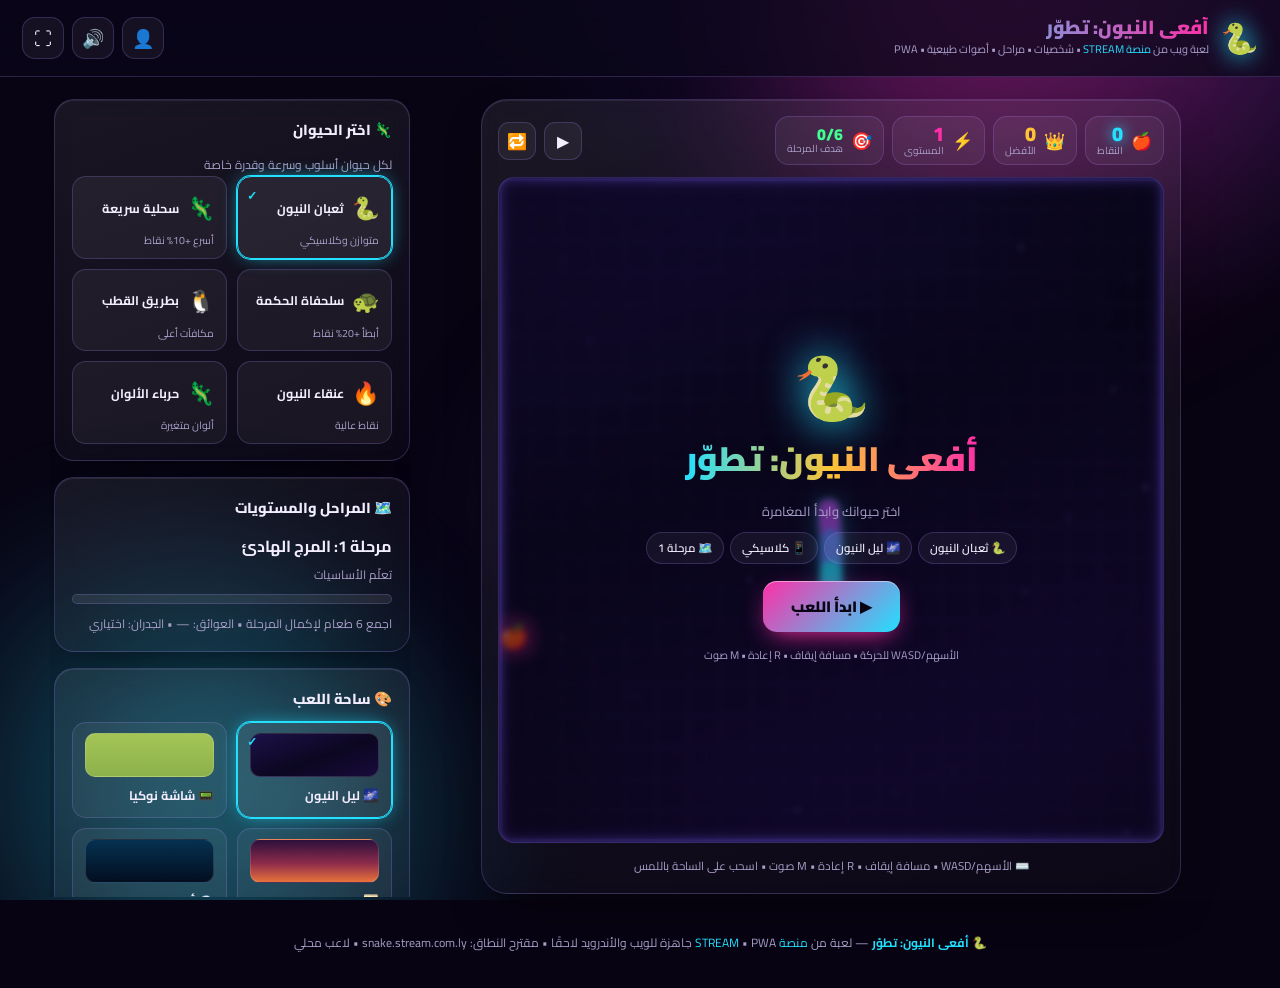
==== commit 51cdc247: "Add STREAM platform branding, game description, and snake subdomain suggestion" ====
--- a/standalone.html
+++ b/standalone.html
@@ -4,7 +4,7 @@
 <meta charset="UTF-8">
 <meta name="viewport" content="width=device-width, initial-scale=1.0, viewport-fit=cover">
 <title>أفعى النيون: تطوّر | Neon Snake Evolution</title>
-<meta name="description" content="لعبة مستوحاة من ثعبان نوكيا: شخصيات حيوانات متعددة، مستويات، أصوات طبيعية، ونظام نقاط. تعمل كتطبيق ويب.">
+<meta name="description" content="أفعى النيون: تطوّر — لعبة ويب من منصة STREAM مستوحاة من ثعبان نوكيا: حيوانات وشخصيات متعددة، مراحل، أصوات طبيعية، ونظام نقاط وملف لاعب.">
 <meta name="theme-color" content="#0b0620">
 <link rel="manifest" href="manifest.webmanifest">
 <link rel="icon" href="icons/icon.svg" type="image/svg+xml">
@@ -143,6 +143,9 @@
 .row-actions{display:flex;gap:8px;flex-wrap:wrap;justify-content:center;margin-top:4px}
 footer{text-align:center;font-size:12px;color:var(--muted);padding:26px 20px 34px}
 footer b{color:var(--acc1)}
+footer a,.brand-platform,.platform-info a{color:var(--acc1);text-decoration:none}
+footer a:hover,.brand-platform:hover,.platform-info a:hover{text-decoration:underline}
+.platform-info code{font-family:ui-monospace,monospace;font-size:11px;background:rgba(255,255,255,.08);padding:2px 6px;border-radius:6px;color:var(--text)}
 @media (max-width:1020px){.layout{grid-template-columns:1fr}.panel{position:static;max-height:none;overflow:visible}}
 @media (pointer:coarse),(max-width:720px){.dpad{display:grid}.hint-keys{display:none}}
 @media (max-width:480px){.topbar{padding:8px 12px}.brand p{display:none}.brand h1{font-size:16px}.layout{padding:14px 12px 6px;gap:14px}.device{padding:10px;border-radius:20px}.hud-item b{font-size:16px}.hud-ico{font-size:14px}.ov-card{padding:16px 16px}}
@@ -155,7 +158,10 @@
 <header class="topbar">
   <div class="brand">
     <span class="brand-emoji" aria-hidden="true">🐍</span>
-    <div><h1>أفعى النيون: تطوّر</h1><p>شخصيات • مستويات • أصوات طبيعية • PWA</p></div>
+    <div>
+      <h1>أفعى النيون: تطوّر</h1>
+      <p>لعبة ويب من <a href="https://stream.com.ly/" target="_blank" rel="noopener" class="brand-platform">منصة STREAM</a> • شخصيات • مراحل • أصوات طبيعية • PWA</p>
+    </div>
   </div>
   <div class="top-actions">
     <button id="btnAccount" class="icon-btn" aria-label="الحساب" title="الحساب">👤</button>
@@ -215,9 +221,19 @@
     <section class="card glass"><h2>⚙️ الإعدادات</h2><div class="diff-row" id="diffRow"></div><div class="tg-row"><div><span class="tg-name">🧱 جدران قاتلة</span><small>اصطدام الحافة ينهي الجولة</small></div><button class="switch" id="tgWalls" role="switch" aria-checked="true"><i></i></button></div><div class="tg-row"><div><span class="tg-name">🪨 عوائق</span><small>كتل خطرة تزداد مع التقدم</small></div><button class="switch" id="tgObs" role="switch" aria-checked="false"><i></i></button></div><div class="tg-row"><div><span class="tg-name">🔲 شبكة</span><small>إظهار خطوط الخلايا</small></div><button class="switch" id="tgGrid" role="switch" aria-checked="true"><i></i></button></div><div class="tg-row"><div><span class="tg-name">🌿 أصوات الطبيعة</span><small>مؤثرات مستوحاة من الطبيعة</small></div><button class="switch" id="tgNature" role="switch" aria-checked="true"><i></i></button></div><div class="tg-row"><div><span class="tg-name">📳 اهتزاز</span><small>اهتزاز عند الاصطدام</small></div><button class="switch" id="tgShake" role="switch" aria-checked="true"><i></i></button></div></section>
     <section class="card glass"><h2>🏆 السجل والنقاط</h2><div class="stats-grid"><div class="stat-tile gold"><b id="stBest">0</b><small>👑 أفضل نتيجة</small></div><div class="stat-tile"><b id="stGames">0</b><small>🎮 الجولات</small></div><div class="stat-tile"><b id="stApples">0</b><small>🍎 الطعام</small></div><div class="stat-tile"><b id="stXP">0</b><small>⭐ نقاط الخبرة</small></div></div><button id="btnResetStats">🗑️ تصفير السجل</button></section>
     <section class="card glass help"><h2>💡 قدرات الحيوانات</h2><ul id="creatureTips" class="tips"></ul></section>
+    <section class="card glass platform-info">
+      <h2>🌐 عن اللعبة والمنصة</h2>
+      <p class="muted small"><b>أفعى النيون: تطوّر (Neon Snake: Evolution)</b> هي لعبة ويب مستوحاة من ثعبان نوكيا الكلاسيكي، طُوّرت بأسلوب نيون حديث مع شخصيات حيوانات متعددة، مراحل وتحديات، نظام نقاط وخبرة، وأصوات مستوحاة من الطبيعة — وتعمل مباشرة في المتصفح كتطبيق ويب (PWA) دون تثبيت.</p>
+      <p class="muted small" style="margin-top:8px">هذه اللعبة جزء من <a href="https://stream.com.ly/" target="_blank" rel="noopener"><b>منصة STREAM</b></a> للألعاب والتجارب الرقمية (stream.com.ly). ضمن خارطة المنصة: ألعاب وتجارب ويب، ثم أدوات وتطبيقات صغيرة مستقبلًا.</p>
+      <p class="muted small" style="margin-top:8px"><b>النطاق الفرعي المقترح:</b> <code>snake.stream.com.ly</code> (مثال: <span dir="ltr">https://snake.stream.com.ly/</span>) — اسم قصير وواضح بالإنجليزية وسهل التذكر.</p>
+      <div class="chips" style="margin-top:10px;justify-content:flex-start">
+        <a class="chip-mini" href="https://stream.com.ly/" target="_blank" rel="noopener">🏠 منصة STREAM</a>
+        <a class="chip-mini" href="https://github.com/Gamingmonster2/snake" target="_blank" rel="noopener">💻 مستودع اللعبة</a>
+      </div>
+    </section>
   </aside>
 </main>
-<footer>🐍 <b>أفعى النيون: تطوّر</b> — PWA جاهزة للويب والأندرويد لاحقًا • <span id="footerProfile">لاعب محلي</span></footer>
+<footer>🐍 <b>أفعى النيون: تطوّر</b> — لعبة من <a href="https://stream.com.ly/" target="_blank" rel="noopener">منصة STREAM</a> • PWA جاهزة للويب والأندرويد لاحقًا • مقترح النطاق: <span dir="ltr">snake.stream.com.ly</span> • <span id="footerProfile">لاعب محلي</span></footer>
 <noscript><p style="text-align:center;padding:20px">تحتاج تفعيل JavaScript</p></noscript>
 <script>
 (function () {
